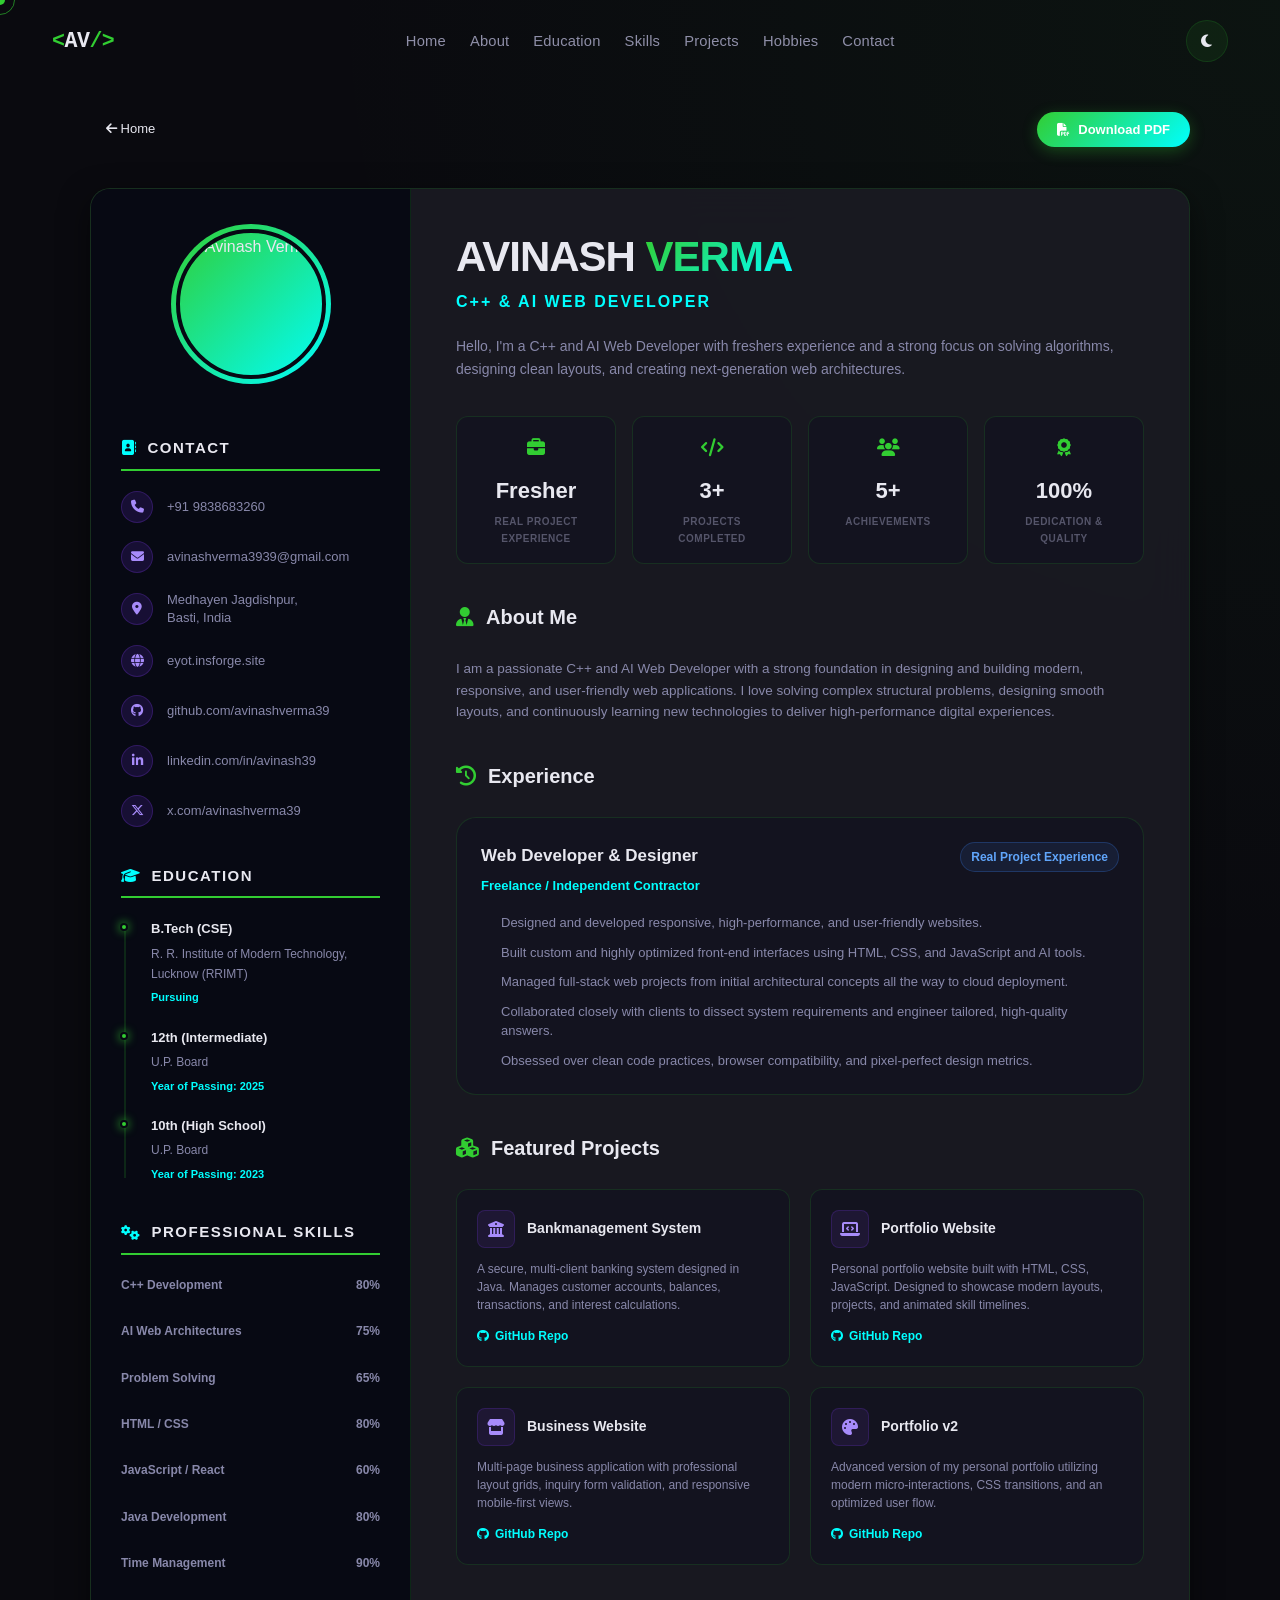
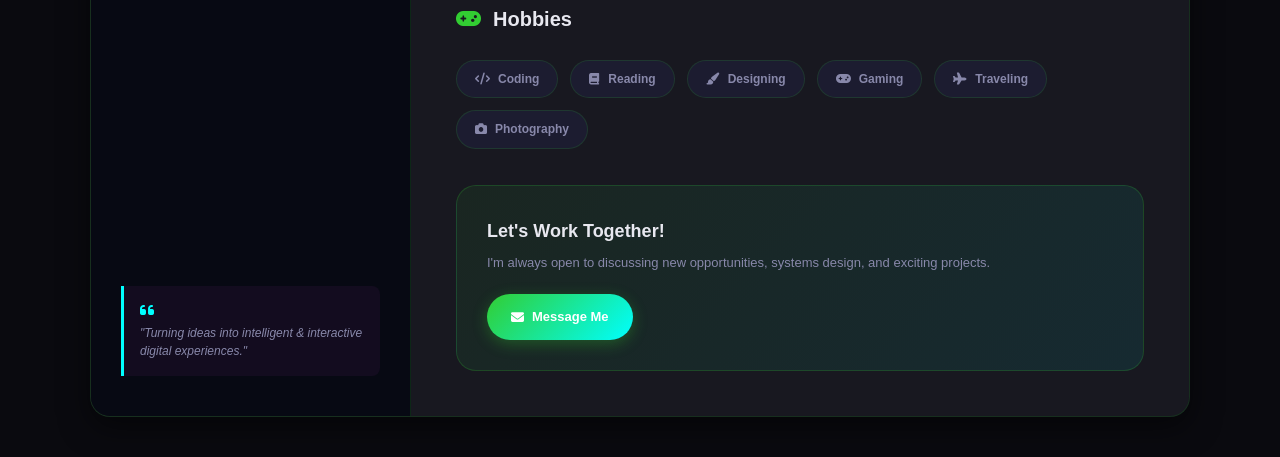
==== cv.html @ 7d450181 "commit" ====
<!DOCTYPE html>
<html lang="en" data-theme="dark">
<head>
  <meta charset="UTF-8" />
  <meta name="viewport" content="width=device-width, initial-scale=1.0" />
  <title>Avinash Verma – CV / Resume</title>
  <meta name="description" content="Professional portfolio and CV of Avinash Verma, C++ & AI Web Developer." />
  <link rel="stylesheet" href="index.css" />
  <link rel="stylesheet" href="https://cdnjs.cloudflare.com/ajax/libs/font-awesome/6.5.0/css/all.min.css" />
  <!-- Anime.js Engine & GSAP + ScrollTrigger -->
  <script src="https://cdnjs.cloudflare.com/ajax/libs/animejs/3.2.1/anime.min.js"></script>
  <script src="https://cdnjs.cloudflare.com/ajax/libs/gsap/3.12.5/gsap.min.js" defer></script>
  <script src="https://cdnjs.cloudflare.com/ajax/libs/gsap/3.12.5/ScrollTrigger.min.js" defer></script>


  <style>
    :root {
      --bg-primary: #0a0a0f;
      --bg-secondary: #0f0f1a;
      --bg-card: #13131f;
      --bg-card2: #1c1c30;
      --border: rgba(50, 205, 50, 0.15);
      --border-light: rgba(50, 205, 50, 0.3);
      --text-primary: #e8e8f0;
      --text-secondary: #8888aa;
      --text-muted: #55556a;
      --radius-lg: 20px;
      --radius-md: 12px;
      --radius-sm: 8px;
      --transition: 0.3s cubic-bezier(0.4, 0, 0.2, 1);
      
      --accent-purple: #32cd32; /* Lime green */
      --accent-pink: #00ffff;   /* Cyan */
      --accent-blue: #00ffff;   /* Cyan */
      --gradient-main: linear-gradient(135deg, #32cd32, #00ffff);
      --gradient-bg: radial-gradient(circle at top right, rgba(50, 205, 50, 0.05), transparent 40%);
      --shadow-card: 0 10px 30px rgba(0, 0, 0, 0.5);
    }

    body {
      background: var(--bg-primary);
      background-image: var(--gradient-bg);
      color: var(--text-primary);
      min-height: 100vh;
      display: flex;
      flex-direction: column;
      padding-top: 80px;
    }

    .cv-container {
      max-width: 1100px;
      margin: 40px auto;
      width: 95%;
      background: rgba(22, 22, 31, 0.85);
      border: 1px solid var(--border);
      border-radius: var(--radius-lg);
      backdrop-filter: blur(20px);
      box-shadow: var(--shadow-card);
      overflow: hidden;
      display: grid;
      grid-template-columns: 320px 1fr;
      position: relative;
    }

    /* Print settings overrides */
    @media print {
      body {
        background: white !important;
        color: black !important;
        padding-top: 0 !important;
      }
      .cv-container {
        margin: 0 !important;
        width: 100% !important;
        border: none !important;
        box-shadow: none !important;
        grid-template-columns: 280px 1fr !important;
      }
      .actions-bar, .navbar {
        display: none !important;
      }
    }

    /* Actions Bar */
    .actions-bar {
      max-width: 1100px;
      margin: 30px auto 0;
      width: 95%;
      display: flex;
      justify-content: space-between;
      align-items: center;
    }
    .actions-left {
      display: flex;
      align-items: center;
      gap: 10px;
    }
    .actions-right {
      display: flex;
      gap: 12px;
    }
    .btn-action {
      padding: 10px 20px;
      font-size: 13px;
      font-weight: 700;
      border-radius: 30px;
      display: inline-flex;
      align-items: center;
      gap: 8px;
      text-decoration: none;
      cursor: pointer;
      transition: var(--transition);
      border: none;
    }
    .btn-pdf {
      background: var(--gradient-main);
      color: white;
      box-shadow: 0 4px 15px rgba(50, 205, 50, 0.3);
    }
    .btn-pdf:hover {
      transform: translateY(-2px);
      box-shadow: 0 6px 20px rgba(50, 205, 50, 0.45);
    }
    .btn-img {
      background: rgba(124, 58, 237, 0.15);
      border: 1px solid rgba(124, 58, 237, 0.3);
      color: #a78bfa;
    }
    .btn-img:hover {
      background: rgba(124, 58, 237, 0.25);
      color: white;
      transform: translateY(-2px);
    }

    /* LEFT SIDEBAR (Dark Theme) */
    .cv-sidebar {
      background: #070913;
      border-right: 1px solid var(--border);
      padding: 40px 30px;
      display: flex;
      flex-direction: column;
      gap: 36px;
    }
    
    .profile-section {
      text-align: center;
      display: flex;
      flex-direction: column;
      align-items: center;
      position: relative;
    }
    
    .avatar-container {
      position: relative;
      width: 150px;
      height: 150px;
      margin-bottom: 20px;
    }
    
    .avatar-ring {
      position: absolute;
      inset: -5px;
      border-radius: 50%;
      background: linear-gradient(135deg, #32cd32, #00ffff);
      padding: 3px;
      animation: rotateRing 10s linear infinite;
    }

    @keyframes rotateRing {
      100% { transform: rotate(360deg); }
    }

    .avatar-pic {
      width: 100%;
      height: 100%;
      border-radius: 50%;
      object-fit: cover;
      border: 4px solid #070913;
      position: relative;
      z-index: 2;
    }

    .cv-section-title {
      font-size: 15px;
      font-weight: 800;
      text-transform: uppercase;
      letter-spacing: 1.5px;
      color: var(--text-primary);
      margin-bottom: 20px;
      padding-bottom: 8px;
      border-bottom: 2px solid var(--accent-purple);
      display: flex;
      align-items: center;
      gap: 10px;
    }
    .cv-section-title i {
      color: var(--accent-pink);
    }

    /* Contact Details */
    .contact-list {
      display: flex;
      flex-direction: column;
      gap: 18px;
      list-style: none;
    }
    .contact-item {
      display: flex;
      align-items: center;
      gap: 14px;
    }
    .contact-icon {
      width: 32px;
      height: 32px;
      border-radius: 50%;
      background: rgba(124, 58, 237, 0.15);
      border: 1px solid rgba(124, 58, 237, 0.25);
      display: flex;
      align-items: center;
      justify-content: center;
      color: #a78bfa;
      font-size: 13px;
      flex-shrink: 0;
    }
    .contact-info {
      font-size: 13px;
      color: var(--text-secondary);
      line-height: 1.4;
      word-break: break-all;
    }
    .contact-info a {
      color: var(--text-secondary);
      text-decoration: none;
      transition: var(--transition);
    }
    .contact-info a:hover {
      color: var(--accent-pink);
    }

    /* Education Roadmap */
    .edu-timeline {
      display: flex;
      flex-direction: column;
      gap: 20px;
      position: relative;
      padding-left: 15px;
    }
    .edu-timeline::before {
      content: '';
      position: absolute;
      left: 3px;
      top: 5px;
      bottom: 5px;
      width: 2px;
      background: var(--border);
    }
    .edu-node {
      position: relative;
      padding-left: 15px;
    }
    .edu-node::before {
      content: '';
      position: absolute;
      left: -16px;
      top: 5px;
      width: 8px;
      height: 8px;
      border-radius: 50%;
      background: var(--accent-purple);
      border: 2px solid #070913;
      box-shadow: 0 0 10px var(--accent-purple);
      transition: var(--transition);
    }
    .edu-node:hover::before {
      background: var(--accent-pink);
      box-shadow: 0 0 12px var(--accent-pink);
      transform: scale(1.3);
    }
    .edu-title {
      font-size: 13px;
      font-weight: 700;
      color: var(--text-primary);
    }
    .edu-inst {
      font-size: 12px;
      color: var(--text-secondary);
      margin-top: 3px;
    }
    .edu-year {
      font-size: 11px;
      font-weight: 600;
      color: var(--accent-pink);
      margin-top: 4px;
    }

    /* Skills Progress Bars */
    .skills-list {
      display: flex;
      flex-direction: column;
      gap: 14px;
    }
    .skill-bar-wrap {
      display: flex;
      flex-direction: column;
      gap: 6px;
    }
    .skill-info {
      display: flex;
      justify-content: space-between;
      font-size: 12px;
      font-weight: 600;
      color: var(--text-secondary);
    }
    .skill-track {
      height: 6px;
      background: var(--bg-input);
      border-radius: 3px;
      overflow: hidden;
    }
    .skill-fill {
      height: 100%;
      border-radius: 3px;
      background: var(--gradient-main);
      width: 0; /* Animated via JS */
      transition: width 1.5s cubic-bezier(0.1, 0.8, 0.2, 1);
    }

    /* Sidebar Quote */
    .sidebar-quote {
      margin-top: auto;
      padding: 16px;
      background: rgba(224, 64, 251, 0.05);
      border-left: 3px solid var(--accent-pink);
      border-radius: 0 var(--radius-sm) var(--radius-sm) 0;
      font-size: 12px;
      line-height: 1.5;
      font-style: italic;
      color: var(--text-secondary);
    }
    .sidebar-quote i {
      color: var(--accent-pink);
      font-size: 16px;
      display: block;
      margin-bottom: 6px;
    }

    /* RIGHT COLUMN (Content Panel) */
    .cv-main {
      padding: 45px;
      display: flex;
      flex-direction: column;
      gap: 36px;
      background: rgba(255, 255, 255, 0.02);
    }

    .header-info h1 {
      font-size: 42px;
      font-weight: 900;
      letter-spacing: -1px;
      line-height: 1.1;
      margin-bottom: 8px;
    }
    .header-info h1 span {
      background: var(--gradient-main);
      -webkit-background-clip: text;
      -webkit-text-fill-color: transparent;
      background-clip: text;
    }
    .header-info h2 {
      font-size: 16px;
      font-weight: 700;
      letter-spacing: 2px;
      text-transform: uppercase;
      color: var(--accent-blue);
      margin-bottom: 20px;
    }
    .header-info p {
      font-size: 14px;
      color: var(--text-secondary);
      line-height: 1.6;
      max-width: 680px;
    }

    /* Metrics Grid */
    .metrics-grid {
      display: grid;
      grid-template-columns: repeat(4, 1fr);
      gap: 16px;
    }
    .metric-card {
      background: var(--bg-card);
      border: 1px solid var(--border);
      border-radius: var(--radius-md);
      padding: 16px;
      text-align: center;
      transition: var(--transition);
      cursor: default;
    }
    .metric-card:hover {
      border-color: var(--border-light);
      transform: translateY(-3px);
      box-shadow: 0 10px 20px rgba(0, 0, 0, 0.2);
    }
    .metric-icon {
      font-size: 18px;
      color: var(--accent-purple);
      margin-bottom: 8px;
    }
    .metric-val {
      font-family: 'Outfit', sans-serif;
      font-size: 22px;
      font-weight: 800;
      color: var(--text-primary);
    }
    .metric-lbl {
      font-size: 10px;
      color: var(--text-muted);
      text-transform: uppercase;
      letter-spacing: 0.5px;
      margin-top: 4px;
      font-weight: 600;
    }

    .main-section-title {
      font-size: 20px;
      font-weight: 800;
      color: var(--text-primary);
      margin-bottom: 24px;
      display: flex;
      align-items: center;
      gap: 12px;
    }
    .main-section-title i {
      color: var(--accent-purple);
    }

    /* Experience Bullets */
    .exp-card {
      background: var(--bg-card);
      border: 1px solid var(--border);
      border-radius: var(--radius-lg);
      padding: 24px;
    }
    .exp-header {
      display: flex;
      justify-content: space-between;
      align-items: flex-start;
      margin-bottom: 16px;
      flex-wrap: wrap;
      gap: 8px;
    }
    .exp-role {
      font-size: 17px;
      font-weight: 700;
      color: var(--text-primary);
    }
    .exp-company {
      font-size: 13px;
      font-weight: 600;
      color: var(--accent-pink);
      margin-top: 4px;
    }
    .exp-duration {
      font-size: 12px;
      background: rgba(59, 130, 246, 0.1);
      border: 1px solid rgba(59, 130, 246, 0.25);
      color: #60a5fa;
      padding: 4px 10px;
      border-radius: 20px;
      font-weight: 600;
    }
    .exp-list {
      padding-left: 20px;
      display: flex;
      flex-direction: column;
      gap: 10px;
    }
    .exp-list li {
      font-size: 13px;
      color: var(--text-secondary);
      line-height: 1.5;
    }

    /* Projects Grid */
    .projects-grid {
      display: grid;
      grid-template-columns: repeat(2, 1fr);
      gap: 20px;
    }
    .project-card {
      background: var(--bg-card);
      border: 1px solid var(--border);
      border-radius: var(--radius-md);
      padding: 20px;
      transition: var(--transition);
      display: flex;
      flex-direction: column;
      gap: 12px;
    }
    .project-card:hover {
      border-color: var(--accent-pink);
      transform: translateY(-4px);
      box-shadow: 0 10px 24px rgba(50, 205, 50, 0.12);
    }
    .proj-top {
      display: flex;
      align-items: center;
      gap: 12px;
    }
    .proj-icon {
      width: 38px;
      height: 38px;
      background: rgba(124, 58, 237, 0.1);
      border: 1px solid rgba(124, 58, 237, 0.2);
      border-radius: 8px;
      display: flex;
      align-items: center;
      justify-content: center;
      color: #a78bfa;
      font-size: 16px;
    }
    .proj-name {
      font-size: 14px;
      font-weight: 700;
      color: var(--text-primary);
    }
    .proj-desc {
      font-size: 12px;
      color: var(--text-secondary);
      line-height: 1.5;
    }

    /* Hobbies List */
    .hobbies-flex {
      display: flex;
      flex-wrap: wrap;
      gap: 12px;
    }
    .hobby-item {
      background: var(--bg-card2);
      border: 1px solid var(--border);
      border-radius: 30px;
      padding: 8px 18px;
      display: inline-flex;
      align-items: center;
      gap: 8px;
      font-size: 12px;
      font-weight: 600;
      color: var(--text-secondary);
      transition: var(--transition);
      cursor: default;
    }
    .hobby-item:hover {
      border-color: var(--border-light);
      color: var(--text-primary);
      background: rgba(255, 255, 255, 0.05);
    }

    /* Bottom Work Together Banner */
    .work-banner {
      background: linear-gradient(135deg, rgba(50, 205, 50, 0.08) 0%, rgba(0, 255, 255, 0.08) 100%);
      border: 1px solid rgba(50, 205, 50, 0.2);
      border-radius: var(--radius-lg);
      padding: 30px;
      display: flex;
      justify-content: space-between;
      align-items: center;
      flex-wrap: wrap;
      gap: 20px;
    }
    .banner-text h3 {
      font-size: 18px;
      font-weight: 800;
      margin-bottom: 6px;
      color: var(--text-primary);
    }
    .banner-text p {
      font-size: 13px;
      color: var(--text-secondary);
    }
    .btn-mail {
      background: var(--gradient-main);
      color: white;
      padding: 12px 24px;
      border-radius: 30px;
      font-size: 13px;
      font-weight: 700;
      display: inline-flex;
      align-items: center;
      gap: 8px;
      text-decoration: none;
      box-shadow: 0 4px 15px rgba(50, 205, 50, 0.3);
      transition: var(--transition);
    }
    .btn-mail:hover {
      transform: translateY(-2px);
      box-shadow: 0 6px 20px rgba(50, 205, 50, 0.45);
    }

    .proj-links {
      margin-top: auto;
      display: flex;
      gap: 12px;
    }
    .proj-link {
      color: var(--accent-pink);
      text-decoration: none;
      font-size: 12px;
      font-weight: 700;
      display: inline-flex;
      align-items: center;
      gap: 6px;
      transition: var(--transition);
    }
    .proj-link:hover {
      color: var(--accent-purple);
    }

    /* Responsive */
    @media (max-width: 900px) {
      .cv-container {
        grid-template-columns: 1fr;
      }
      .cv-sidebar {
        border-right: none;
        border-bottom: 1px solid var(--border);
        padding: 30px 20px;
      }
      .cv-main {
        padding: 30px 20px;
      }
      .metrics-grid {
        grid-template-columns: repeat(2, 1fr);
      }
    }
    @media (max-width: 600px) {
      .metrics-grid {
        grid-template-columns: 1fr;
      }
      .projects-grid {
        grid-template-columns: 1fr;
      }
      .actions-bar {
        flex-direction: column;
        gap: 16px;
        align-items: stretch;
      }
      .actions-right {
        justify-content: space-between;
      }
      .work-banner {
        flex-direction: column;
        align-items: stretch;
        text-align: center;
      }
      .btn-mail {
        justify-content: center;
      }
    }
  </style>
</head>
<body>

  <!-- ========== CURSOR ========== -->
  <div class="cursor" id="cursor"></div>
  <div class="cursor-follower" id="cursorFollower"></div>

  <!-- ========== NAVIGATION ========== -->
  <nav class="navbar" id="navbar">
    <div class="nav-container">
      <!-- Logo -->
      <a href="index.html" class="nav-logo">
        <span class="logo-bracket">&lt;</span>AV<span class="logo-bracket">/&gt;</span>
      </a>

      <!-- Nav Links -->
      <ul class="nav-links" id="navLinks">
        <li><a href="index.html#home" class="nav-link">Home</a></li>
        <li><a href="index.html#about" class="nav-link">About</a></li>
        <li><a href="index.html#education" class="nav-link">Education</a></li>
        <li><a href="index.html#skills" class="nav-link">Skills</a></li>
        <li><a href="index.html#projects" class="nav-link">Projects</a></li>
        <li><a href="index.html#hobbies" class="nav-link">Hobbies</a></li>
        <li><a href="index.html#contact" class="nav-link">Contact</a></li>
      </ul>

      <!-- Theme Toggle -->
      <button class="theme-toggle" id="themeToggle" aria-label="Toggle theme">
        <span class="theme-icon-wrap">
          <i class="fa-solid fa-sun sun-icon"></i>
          <i class="fa-solid fa-moon moon-icon"></i>
        </span>
      </button>

      <!-- Hamburger Menu (Mobile) -->
      <button class="hamburger" id="hamburger" aria-label="Toggle menu">
        <span></span>
        <span></span>
        <span></span>
      </button>
    </div>
  </nav>

  <!-- ACTIONS BAR -->
  <div class="actions-bar anim-fade-up">
    <div class="actions-left">
      <a href="index.html" class="btn-secondary" style="padding: 8px 16px; font-size: 13px; border-radius: 30px; text-decoration: none;">
        <i class="fas fa-arrow-left"></i> Home
      </a>
    </div>
    <div class="actions-right">
      <!-- One-click PDF download -->
      <button onclick="window.print()" class="btn-action btn-pdf">
        <i class="fas fa-file-pdf"></i> Download PDF
      </button>
    </div>
  </div>

  <!-- CV CARD CONTAINER -->
  <div class="cv-container anim-fade-up anim-delay-1">
    
    <!-- LEFT SIDEBAR -->
    <div class="cv-sidebar">
      <div class="profile-section">
        <div class="avatar-container">
          <div class="avatar-ring"></div>
          <img src="IMG_20250921_0254421.jpg" alt="Avinash Verma" class="avatar-pic" />
        </div>
      </div>

      <!-- CONTACT -->
      <div>
        <h3 class="cv-section-title"><i class="fas fa-address-book"></i> Contact</h3>
        <ul class="contact-list">
          <li class="contact-item">
            <div class="contact-icon"><i class="fas fa-phone"></i></div>
            <div class="contact-info">
              <a href="tel:+919838683260">+91 9838683260</a>
            </div>
          </li>
          <li class="contact-item">
            <div class="contact-icon"><i class="fas fa-envelope"></i></div>
            <div class="contact-info">
              <a href="mailto:avinashverma3939@gmail.com">avinashverma3939@gmail.com</a>
            </div>
          </li>
          <li class="contact-item">
            <div class="contact-icon"><i class="fas fa-map-marker-alt"></i></div>
            <div class="contact-info">
              Medhayen Jagdishpur,<br/>Basti, India
            </div>
          </li>
          <li class="contact-item">
            <div class="contact-icon"><i class="fas fa-globe"></i></div>
            <div class="contact-info">
              <a href="https://eyot.insforge.site" target="_blank">eyot.insforge.site</a>
            </div>
          </li>
          <li class="contact-item">
            <div class="contact-icon"><i class="fab fa-github"></i></div>
            <div class="contact-info">
              <a href="https://github.com/avinashverma39" target="_blank">github.com/avinashverma39</a>
            </div>
          </li>
          <li class="contact-item">
            <div class="contact-icon"><i class="fab fa-linkedin-in"></i></div>
            <div class="contact-info">
              <a href="https://www.linkedin.com/in/avinash39/" target="_blank">linkedin.com/in/avinash39</a>
            </div>
          </li>
          <li class="contact-item">
            <div class="contact-icon"><i class="fab fa-x-twitter"></i></div>
            <div class="contact-info">
              <a href="https://x.com/avinashverma39" target="_blank">x.com/avinashverma39</a>
            </div>
          </li>
        </ul>
      </div>

      <!-- EDUCATION -->
      <div>
        <h3 class="cv-section-title"><i class="fas fa-graduation-cap"></i> Education</h3>
        <div class="edu-timeline">
          <div class="edu-node">
            <div class="edu-title">B.Tech (CSE)</div>
            <div class="edu-inst">R. R. Institute of Modern Technology, Lucknow (RRIMT)</div>
            <div class="edu-year">Pursuing</div>
          </div>
          <div class="edu-node">
            <div class="edu-title">12th (Intermediate)</div>
            <div class="edu-inst">U.P. Board</div>
            <div class="edu-year">Year of Passing: 2025</div>
          </div>
          <div class="edu-node">
            <div class="edu-title">10th (High School)</div>
            <div class="edu-inst">U.P. Board</div>
            <div class="edu-year">Year of Passing: 2023</div>
          </div>
        </div>
      </div>

      <!-- SKILLS -->
      <div>
        <h3 class="cv-section-title"><i class="fas fa-cogs"></i> Professional Skills</h3>
        <div class="skills-list">
          <div class="skill-bar-wrap">
            <div class="skill-info"><span>C++ Development</span><span>80%</span></div>
            <div class="skill-track"><div class="skill-fill" data-pct="80"></div></div>
          </div>
          <div class="skill-bar-wrap">
            <div class="skill-info"><span>AI Web Architectures</span><span>75%</span></div>
            <div class="skill-track"><div class="skill-fill" data-pct="75"></div></div>
          </div>
          <div class="skill-bar-wrap">
            <div class="skill-info"><span>Problem Solving</span><span>65%</span></div>
            <div class="skill-track"><div class="skill-fill" data-pct="65"></div></div>
          </div>
          <div class="skill-bar-wrap">
            <div class="skill-info"><span>HTML / CSS</span><span>80%</span></div>
            <div class="skill-track"><div class="skill-fill" data-pct="80"></div></div>
          </div>
          <div class="skill-bar-wrap">
            <div class="skill-info"><span>JavaScript / React</span><span>60%</span></div>
            <div class="skill-track"><div class="skill-fill" data-pct="60"></div></div>
          </div>
          <div class="skill-bar-wrap">
            <div class="skill-info"><span>Java Development</span><span>80%</span></div>
            <div class="skill-track"><div class="skill-fill" data-pct="80"></div></div>
          </div>
          <div class="skill-bar-wrap">
            <div class="skill-info"><span>Time Management</span><span>90%</span></div>
            <div class="skill-track"><div class="skill-fill" data-pct="90"></div></div>
          </div>
        </div>
      </div>

      <!-- QUOTE -->
      <div class="sidebar-quote">
        <i class="fas fa-quote-left"></i>
        "Turning ideas into intelligent & interactive digital experiences."
      </div>
    </div>

    <!-- RIGHT CONTENT AREA -->
    <div class="cv-main">
      
      <!-- HEADER INFO -->
      <div class="header-info anim-fade-up">
        <h1>AVINASH <span>VERMA</span></h1>
        <h2>C++ &amp; AI Web Developer</h2>
        <p>Hello, I'm a C++ and AI Web Developer with freshers experience and a strong focus on solving algorithms, designing clean layouts, and creating next-generation web architectures.</p>
      </div>

      <!-- METRICS GRID -->
      <div class="metrics-grid anim-fade-up anim-delay-1">
        <div class="metric-card">
          <div class="metric-icon"><i class="fas fa-briefcase"></i></div>
          <div class="metric-val">Fresher</div>
          <div class="metric-lbl">Real Project Experience</div>
        </div>
        <div class="metric-card">
          <div class="metric-icon"><i class="fas fa-code"></i></div>
          <div class="metric-val">3+</div>
          <div class="metric-lbl">Projects Completed</div>
        </div>
        <div class="metric-card">
          <div class="metric-icon"><i class="fas fa-users"></i></div>
          <div class="metric-val">5+</div>
          <div class="metric-lbl">Achievements</div>
        </div>
        <div class="metric-card">
          <div class="metric-icon"><i class="fas fa-award"></i></div>
          <div class="metric-val">100%</div>
          <div class="metric-lbl">Dedication &amp; Quality</div>
        </div>
      </div>

      <!-- ABOUT ME -->
      <div class="anim-fade-up anim-delay-2">
        <h3 class="main-section-title"><i class="fas fa-user-tie"></i> About Me</h3>
        <p style="font-size: 13.5px; line-height: 1.6; color: var(--text-secondary);">
          I am a passionate C++ and AI Web Developer with a strong foundation in designing and building modern, responsive, and user-friendly web applications. I love solving complex structural problems, designing smooth layouts, and continuously learning new technologies to deliver high-performance digital experiences.
        </p>
      </div>

      <!-- EXPERIENCE -->
      <div class="anim-fade-up anim-delay-2">
        <h3 class="main-section-title"><i class="fas fa-history"></i> Experience</h3>
        <div class="exp-card">
          <div class="exp-header">
            <div>
              <div class="exp-role">Web Developer &amp; Designer</div>
              <div class="exp-company">Freelance / Independent Contractor</div>
            </div>
            <span class="exp-duration">Real Project Experience</span>
          </div>
          <ul class="exp-list">
            <li>Designed and developed responsive, high-performance, and user-friendly websites.</li>
            <li>Built custom and highly optimized front-end interfaces using HTML, CSS, and JavaScript and AI tools.</li>
            <li>Managed full-stack web projects from initial architectural concepts all the way to cloud deployment.</li>
            <li>Collaborated closely with clients to dissect system requirements and engineer tailored, high-quality answers.</li>
            <li>Obsessed over clean code practices, browser compatibility, and pixel-perfect design metrics.</li>
          </ul>
        </div>
      </div>

      <!-- PROJECTS -->
      <div class="anim-fade-up anim-delay-3">
        <h3 class="main-section-title"><i class="fas fa-cubes"></i> Featured Projects</h3>
        <div class="projects-grid">
          
          <div class="project-card">
            <div class="proj-top">
              <div class="proj-icon"><i class="fas fa-university"></i></div>
              <div class="proj-name">Bankmanagement System</div>
            </div>
            <div class="proj-desc">A secure, multi-client banking system designed in Java. Manages customer accounts, balances, transactions, and interest calculations.</div>
            <div class="proj-links">
              <a href="https://github.com/avinashverma39/JAVA_PROJECT" target="_blank" class="proj-link">
                <i class="fab fa-github"></i> GitHub Repo
              </a>
            </div>
          </div>

          <div class="project-card">
            <div class="proj-top">
              <div class="proj-icon"><i class="fas fa-laptop-code"></i></div>
              <div class="proj-name">Portfolio Website</div>
            </div>
            <div class="proj-desc">Personal portfolio website built with HTML, CSS, JavaScript. Designed to showcase modern layouts, projects, and animated skill timelines.</div>
            <div class="proj-links">
              <a href="https://github.com/avinashverma39/portfolio" target="_blank" class="proj-link">
                <i class="fab fa-github"></i> GitHub Repo
              </a>
            </div>
          </div>
          
          <!-- <div class="project-card">
            <div class="proj-top">
              <div class="proj-icon"><i class="fas fa-chart-line"></i></div>
              <div class="proj-name">Dashboard UI</div>
            </div>
            <div class="proj-desc">Premium analytics dashboard UI featuring real-time data flow, dynamic chart updates, and highly polished glassmorphic styling tokens.</div>
            <div class="proj-links">
              <a href="https://github.com/avinashverma39" target="_blank" class="proj-link">
                <i class="fab fa-github"></i> GitHub Repo
              </a>
            </div>
          </div> -->
          
          <!-- <div class="project-card">
            <div class="proj-top">
              <div class="proj-icon"><i class="fas fa-pager"></i></div>
              <div class="proj-name">Landing Page</div>
            </div>
            <div class="proj-desc">Clean, conversion-optimized landing page for high-tech SaaS platforms with interactive layouts and lightning-fast load times.</div>
            <div class="proj-links">
              <a href="https://github.com/avinashverma39" target="_blank" class="proj-link">
                <i class="fab fa-github"></i> GitHub Repo
              </a>
            </div>
          </div> -->
          
          <div class="project-card">
            <div class="proj-top">
              <div class="proj-icon"><i class="fas fa-store"></i></div>
              <div class="proj-name">Business Website</div>
            </div>
            <div class="proj-desc">Multi-page business application with professional layout grids, inquiry form validation, and responsive mobile-first views.</div>
            <div class="proj-links">
              <a href="https://github.com/avinashverma39/portfolio" target="_blank" class="proj-link">
                <i class="fab fa-github"></i> GitHub Repo
              </a>
            </div>
          </div>

          <!-- <div class="project-card">
            <div class="proj-top">
              <div class="proj-icon"><i class="fas fa-blog"></i></div>
              <div class="proj-name">Blog Website</div>
            </div>
            <div class="proj-desc">Dynamic blog layout including real-time text search, structured categorization tags, and clean readability profiles.</div>
            <div class="proj-links">
              <a href="https://github.com/avinashverma39" target="_blank" class="proj-link">
                <i class="fab fa-github"></i> GitHub Repo
              </a>
            </div>
          </div> -->

          <div class="project-card">
            <div class="proj-top">
              <div class="proj-icon"><i class="fas fa-palette"></i></div>
              <div class="proj-name">Portfolio v2</div>
            </div>
            <div class="proj-desc">Advanced version of my personal portfolio utilizing modern micro-interactions, CSS transitions, and an optimized user flow.</div>
            <div class="proj-links">
              <a href="https://github.com/avinashverma39/portfolio" target="_blank" class="proj-link">
                <i class="fab fa-github"></i> GitHub Repo
              </a>
            </div>
          </div>

        </div>
      </div>

      <!-- HOBBIES -->
      <div class="anim-fade-up anim-delay-3">
        <h3 class="main-section-title"><i class="fas fa-gamepad"></i> Hobbies</h3>
        <div class="hobbies-flex">
          <div class="hobby-item"><i class="fas fa-code"></i> Coding</div>
          <div class="hobby-item"><i class="fas fa-book"></i> Reading</div>
          <div class="hobby-item"><i class="fas fa-paint-brush"></i> Designing</div>
          <div class="hobby-item"><i class="fas fa-gamepad"></i> Gaming</div>
          <div class="hobby-item"><i class="fas fa-plane"></i> Traveling</div>
          <div class="hobby-item"><i class="fas fa-camera"></i> Photography</div>
        </div>
      </div>

      <!-- LET'S WORK TOGETHER -->
      <div class="work-banner anim-fade-up anim-delay-3">
        <div class="banner-text">
          <h3>Let's Work Together!</h3>
          <p>I'm always open to discussing new opportunities, systems design, and exciting projects.</p>
        </div>
        <a href="mailto:avinashverma3939@gmail.com" class="btn-mail">
          <i class="fas fa-envelope"></i> Message Me
        </a>
      </div>

    </div>
  </div>

  <script type="module">
    import { createClient } from 'https://esm.sh/@insforge/sdk@latest';

    const insforge = createClient({
      baseUrl: 'https://r4s69m7b.ap-southeast.insforge.app',
      anonKey: 'anon_e477484020cb5f6036d7fa05715227a98204ee6b293d38ad446f77bf4dde73a2'
    });

    window.addEventListener('DOMContentLoaded', async () => {
      // Trigger skill progress bar animations on load
      setTimeout(() => {
        document.querySelectorAll('.skill-fill').forEach(fill => {
          const pct = fill.getAttribute('data-pct');
          fill.style.width = pct + '%';
        });
      }, 300);
      
      initCustomCursor();
      initHamburger();
      await checkAuthButtons();
    });

    function initCustomCursor() {
      const cursor = document.getElementById('cursor');
      const follower = document.getElementById('cursorFollower');

      if (!cursor || !follower) return;

      document.addEventListener('mousemove', (e) => {
        cursor.style.left = e.clientX + 'px';
        cursor.style.top = e.clientY + 'px';

        setTimeout(() => {
          follower.style.left = e.clientX + 'px';
          follower.style.top = e.clientY + 'px';
        }, 80);
      });

      const interactives = document.querySelectorAll('a, button, input, textarea, .project-card, .hobby-card, .metric-card');
      interactives.forEach(el => {
        el.addEventListener('mouseenter', () => {
          cursor.style.width = '18px';
          cursor.style.height = '18px';
          follower.style.width = '50px';
          follower.style.height = '50px';
          follower.style.opacity = '0.3';
        });

        el.addEventListener('mouseleave', () => {
          cursor.style.width = '10px';
          cursor.style.height = '10px';
          follower.style.width = '30px';
          follower.style.height = '30px';
          follower.style.opacity = '0.6';
        });
      });
    }

    function initHamburger() {
      const hamburger = document.getElementById('hamburger');
      const navLinks = document.getElementById('navLinks');

      if (!hamburger || !navLinks) return;

      hamburger.addEventListener('click', () => {
        hamburger.classList.toggle('open');
        navLinks.classList.toggle('open');
      });

      navLinks.querySelectorAll('.nav-link').forEach(link => {
        link.addEventListener('click', () => {
          hamburger.classList.remove('open');
          navLinks.classList.remove('open');
        });
      });

      document.addEventListener('click', (e) => {
        if (!hamburger.contains(e.target) && !navLinks.contains(e.target)) {
          hamburger.classList.remove('open');
          navLinks.classList.remove('open');
        }
      });
    }

    async function checkAuthButtons() {
      try {
        const authNavLink = document.getElementById('authNavLink');
        if (authNavLink) {
          const { data: { user } } = await insforge.auth.getCurrentUser();
          if (user) {
            authNavLink.textContent = 'Dashboard';
            authNavLink.href = 'dashboard.html';
          }
        }
      } catch (e) {
        console.error("Auth check failed:", e);
      }
    }

    // ---- Theme Toggle ----
    (function() {
      const btn = document.getElementById('themeToggle');
      const html = document.documentElement;
      if (!btn) return;
      const saved = localStorage.getItem('av-theme');
      const prefersDark = window.matchMedia('(prefers-color-scheme: dark)').matches;
      html.setAttribute('data-theme', saved || (prefersDark ? 'dark' : 'light'));
      btn.addEventListener('click', () => {
        const next = html.getAttribute('data-theme') === 'dark' ? 'light' : 'dark';
        html.classList.add('theme-transitioning');
        setTimeout(() => html.classList.remove('theme-transitioning'), 600);
        html.setAttribute('data-theme', next);
        localStorage.setItem('av-theme', next);
      });
    })();

    // ---- Scroll Progress Bar (inject element) ----
    (function() {
      const bar = document.createElement('div');
      bar.id = 'scrollProgress';
      bar.className = 'scroll-progress-bar';
      document.body.prepend(bar);
      window.addEventListener('scroll', () => {
        const pct = (window.scrollY / (document.documentElement.scrollHeight - window.innerHeight)) * 100;
        bar.style.width = pct + '%';
      }, { passive: true });
    })();

    // ---- Lightweight GSAP reveal for CV sections ----
    (function cvReveal() {
      function waitGSAP(cb) {
        if (typeof gsap !== 'undefined' && typeof ScrollTrigger !== 'undefined') { gsap.registerPlugin(ScrollTrigger); cb(); }
        else setTimeout(() => waitGSAP(cb), 50);
      }
      if (window.matchMedia('(prefers-reduced-motion: reduce)').matches) return;
      waitGSAP(function() {
        const sections = document.querySelectorAll('.cv-section, .cv-card, .cv-header');
        sections.forEach((el, i) => {
          gsap.fromTo(el,
            { opacity: 0, y: 30 },
            { opacity: 1, y: 0, duration: 0.7, ease: 'power3.out',
              scrollTrigger: { trigger: el, start: 'top 85%', once: true },
              delay: (i % 4) * 0.07
            }
          );
        });
      });
    })();
  </script>
</body>
</html>
---- index.css ----
/* =============================================
   AVINASH VERMA PORTFOLIO — STYLESHEET
   Modern Dark Theme | Poppins + Space Mono
   ============================================= */

/* ---- Theme System ---- */
:root,
[data-theme="dark"] {
  --bg-primary: #0a0a0f;
  --bg-secondary: #0f0f1a;
  --bg-card: #13131f;
  --bg-card-hover: #1a1a2e;
  --accent: #32cd32;
  --accent-glow: rgba(50, 205, 50, 0.3);
  --accent-2: #00ffff;
  --text-primary: #e8e8f0;
  --text-secondary: #8888aa;
  --text-muted: #55556a;
  --border: rgba(50, 205, 50, 0.15);
  --border-hover: rgba(50, 205, 50, 0.5);
  --font-main: 'Poppins', sans-serif;
  --font-mono: 'Space Mono', monospace;
  --radius: 12px;
  --radius-lg: 20px;
  --shadow: 0 4px 30px rgba(0,0,0,0.4);
  --transition: 0.3s cubic-bezier(0.4, 0, 0.2, 1);
  --section-padding: 100px 0;
}

[data-theme="light"] {
  --bg-primary: #f8fafc;
  --bg-secondary: #f1f5f9;
  --bg-card: #ffffff;
  --bg-card-hover: #ffffff;
  --accent: #16a34a;
  --accent-glow: rgba(22, 163, 74, 0.25);
  --accent-2: #0284c7;
  --text-primary: #0f172a;
  --text-secondary: #475569;
  --text-muted: #64748b;
  --border: rgba(22, 163, 74, 0.2);
  --border-hover: rgba(22, 163, 74, 0.5);
  --shadow: 0 4px 20px rgba(0,0,0,0.08);
}

html.theme-transitioning,
html.theme-transitioning *,
html.theme-transitioning *::before,
html.theme-transitioning *::after {
  transition: background-color 0.4s ease, color 0.4s ease, border-color 0.4s ease, box-shadow 0.4s ease !important;
}

/* ---- Reset & Base ---- */
*, *::before, *::after {
  margin: 0;
  padding: 0;
  box-sizing: border-box;
}

html {
  scroll-behavior: smooth;
  font-size: 16px;
}

body {
  font-family: var(--font-main);
  background: var(--bg-primary);
  color: var(--text-primary);
  line-height: 1.7;
  overflow-x: hidden;
  cursor: none; /* Custom cursor */
}

a { text-decoration: none; color: inherit; }
img { max-width: 100%; display: block; }
ul { list-style: none; }
button { cursor: none; border: none; background: none; }

/* ---- Custom Scrollbar ---- */
::-webkit-scrollbar { width: 6px; }
::-webkit-scrollbar-track { background: var(--bg-primary); }
::-webkit-scrollbar-thumb {
  background: var(--accent);
  border-radius: 3px;
}

/* =============================================
   CUSTOM CURSOR
   ============================================= */
.cursor {
  width: 10px;
  height: 10px;
  background: var(--accent);
  border-radius: 50%;
  position: fixed;
  top: 0; left: 0;
  pointer-events: none;
  z-index: 9999;
  transform: translate(-50%, -50%);
  transition: width 0.2s, height 0.2s, background 0.2s;
}

.cursor-follower {
  width: 30px;
  height: 30px;
  border: 1.5px solid var(--accent);
  border-radius: 50%;
  position: fixed;
  top: 0; left: 0;
  pointer-events: none;
  z-index: 9998;
  transform: translate(-50%, -50%);
  transition: transform 0.1s, opacity 0.3s;
  opacity: 0.6;
}

/* =============================================
   LAYOUT UTILITIES
   ============================================= */
.container {
  max-width: 1200px;
  margin: 0 auto;
  padding: 0 24px;
}

.section {
  padding: var(--section-padding);
  position: relative;
}

/* Alternating section backgrounds */
.about-section,
.skills-section,
.hobbies-section { background: var(--bg-secondary); }

/* =============================================
   SECTION HEADERS
   ============================================= */
.section-header {
  text-align: center;
  margin-bottom: 60px;
}

.section-tag {
  font-family: var(--font-mono);
  color: var(--accent);
  font-size: 0.85rem;
  letter-spacing: 2px;
  display: block;
  margin-bottom: 10px;
}

.section-title {
  font-size: clamp(2rem, 4vw, 3rem);
  font-weight: 700;
  line-height: 1.2;
}

.highlight {
  color: var(--accent);
  position: relative;
}

.highlight::after {
  content: '';
  position: absolute;
  bottom: -4px;
  left: 0;
  width: 100%;
  height: 3px;
  background: linear-gradient(90deg, var(--accent), transparent);
  border-radius: 2px;
}

/* =============================================
   BUTTONS
   ============================================= */
.btn {
  display: inline-flex;
  align-items: center;
  gap: 8px;
  padding: 13px 28px;
  border-radius: var(--radius);
  font-family: var(--font-main);
  font-size: 0.92rem;
  font-weight: 600;
  letter-spacing: 0.5px;
  transition: var(--transition);
  position: relative;
  overflow: hidden;
}

.btn::before {
  content: '';
  position: absolute;
  inset: 0;
  background: rgba(255,255,255,0.07);
  opacity: 0;
  transition: opacity 0.3s;
}

.btn:hover::before { opacity: 1; }

.btn-primary {
  background: var(--accent);
  color: #fff;
  box-shadow: 0 0 20px var(--accent-glow);
}

.btn-primary:hover {
  transform: translateY(-2px);
  box-shadow: 0 0 35px var(--accent-glow);
}

.btn-outline {
  border: 1.5px solid var(--accent);
  color: var(--accent);
}

.btn-outline:hover {
  background: var(--accent);
  color: #fff;
  transform: translateY(-2px);
}

.btn-full { width: 100%; justify-content: center; }

/* =============================================
   NAVIGATION
   ============================================= */
.navbar {
  position: fixed;
  top: 0; left: 0; right: 0;
  z-index: 1000;
  padding: 20px 0;
  transition: var(--transition);
}

/* Scrolled state — added via JS */
.navbar.scrolled {
  background: rgba(10, 10, 15, 0.92);
  backdrop-filter: blur(20px);
  -webkit-backdrop-filter: blur(20px);
  border-bottom: 1px solid var(--border);
  padding: 14px 0;
}

.nav-container {
  max-width: 1240px;
  margin: 0 auto;
  padding: 0 32px;
  display: flex;
  align-items: center;
  justify-content: space-between;
}

/* Brand container */
.nav-brand {
  display: flex;
  align-items: center;
  gap: 16px;
}

/* Status Pulse Radar Dot */
.nav-status-pulse {
  width: 24px;
  height: 24px;
  border-radius: 50%;
  border: 1.5px solid var(--accent);
  display: flex;
  align-items: center;
  justify-content: center;
  position: relative;
  box-shadow: 0 0 10px rgba(50, 205, 50, 0.25);
  flex-shrink: 0;
}

.pulse-dot {
  width: 8px;
  height: 8px;
  border-radius: 50%;
  background: var(--accent);
  box-shadow: 0 0 8px var(--accent);
}

.pulse-ring {
  position: absolute;
  inset: -4px;
  border-radius: 50%;
  border: 1.5px solid var(--accent);
  opacity: 0.6;
  animation: statusPulse 2.2s cubic-bezier(0.215, 0.61, 0.355, 1) infinite;
}

@keyframes statusPulse {
  0% { transform: scale(0.7); opacity: 0.8; }
  100% { transform: scale(1.4); opacity: 0; }
}

/* Logo */
.nav-logo {
  font-family: var(--font-mono), monospace;
  font-weight: 700;
  font-size: 1.35rem;
  color: var(--text-primary);
  display: inline-flex;
  align-items: center;
  letter-spacing: -0.5px;
  transition: var(--transition);
}

.nav-logo:hover {
  transform: scale(1.04);
}

.logo-bracket {
  color: var(--accent);
  font-weight: 700;
}

.logo-text {
  color: #ffffff;
  font-weight: 800;
  margin: 0 2px;
}

/* Nav Links */
.nav-links {
  display: flex;
  align-items: center;
  gap: 24px;
}

.nav-link {
  font-size: 0.92rem;
  font-weight: 500;
  color: #8f8fa8;
  padding: 6px 0;
  transition: color 0.25s ease, font-weight 0.25s ease;
  position: relative;
  letter-spacing: 0.2px;
}

.nav-link::after {
  content: '';
  position: absolute;
  bottom: -4px; 
  left: 0;
  width: 0; 
  height: 2.5px;
  background: var(--accent);
  transition: width 0.3s cubic-bezier(0.16, 1, 0.3, 1);
  border-radius: 2px;
  box-shadow: 0 0 8px var(--accent-glow);
}

.nav-link:hover {
  color: #ffffff;
}

.nav-link.active {
  color: #ffffff;
  font-weight: 700;
}

.nav-link:hover::after,
.nav-link.active::after { 
  width: 100%; 
}

/* Hamburger */
.hamburger {
  display: none;
  flex-direction: column;
  gap: 5px;
  padding: 6px;
  z-index: 1001;
}

.hamburger span {
  display: block;
  width: 24px;
  height: 2px;
  background: var(--text-primary);
  border-radius: 2px;
  transition: var(--transition);
}

.hamburger.open span:nth-child(1) {
  transform: translateY(7px) rotate(45deg);
}
.hamburger.open span:nth-child(2) { opacity: 0; }
.hamburger.open span:nth-child(3) {
  transform: translateY(-7px) rotate(-45deg);
}

/* =============================================
   HERO SECTION
   ============================================= */
.hero {
  min-height: 100vh;
  display: flex;
  align-items: center;
  position: relative;
  overflow: hidden;
  padding-top: 80px;
}

/* Animated grid background */
.hero-grid {
  position: absolute;
  inset: 0;
  background-image:
    linear-gradient(var(--border) 1px, transparent 1px),
    linear-gradient(90deg, var(--border) 1px, transparent 1px);
  background-size: 60px 60px;
  mask-image: radial-gradient(ellipse 80% 70% at 50% 50%, black 40%, transparent 100%);
  -webkit-mask-image: radial-gradient(ellipse 80% 70% at 50% 50%, black 40%, transparent 100%);
}

/* Glow orb */
.hero::before {
  content: '';
  position: absolute;
  top: 20%; left: 60%;
  width: 500px; height: 500px;
  background: radial-gradient(circle, rgba(50, 205, 50, 0.12) 0%, transparent 70%);
  pointer-events: none;
}

.hero-container {
  max-width: 1200px;
  margin: 0 auto;
  padding: 0 24px;
  width: 100%;
  display: grid;
  grid-template-columns: 1fr 1fr;
  gap: 60px;
  align-items: center;
  position: relative;
  z-index: 1;
}

/* Hero Tag */
.hero-tag {
  display: inline-flex;
  align-items: center;
  gap: 8px;
  background: rgba(50, 205, 50, 0.1);
  border: 1px solid var(--border);
  border-radius: 50px;
  padding: 6px 16px;
  font-size: 0.82rem;
  color: var(--accent);
  font-family: var(--font-mono);
  margin-bottom: 20px;
  animation: fadeInDown 0.6s ease both;
}

.dot {
  width: 8px; height: 8px;
  background: var(--accent);
  border-radius: 50%;
  animation: pulse 2s infinite;
}

@keyframes pulse {
  0%, 100% { box-shadow: 0 0 0 0 rgba(50, 205, 50, 0.4); }
  50% { box-shadow: 0 0 0 6px rgba(50, 205, 50, 0); }
}

/* Hero Title */
.hero-title {
  font-size: clamp(2.5rem, 5vw, 4rem);
  font-weight: 700;
  line-height: 1.15;
  margin-bottom: 20px;
  animation: fadeInUp 0.7s 0.1s ease both;
}

.hero-role {
  color: var(--accent);
  font-family: var(--font-mono);
  font-size: clamp(1.3rem, 2.5vw, 1.8rem);
  font-weight: 700;
  display: block;
  min-height: 2.4rem;
  margin-top: 10px;
}



.hero-description {
  color: var(--text-secondary);
  font-size: 1.05rem;
  max-width: 500px;
  margin-bottom: 32px;
  animation: fadeInUp 0.7s 0.2s ease both;
}

.hero-buttons {
  display: flex;
  gap: 14px;
  flex-wrap: wrap;
  animation: fadeInUp 0.7s 0.3s ease both;
}

/* Social Links */
.social-links {
  display: flex;
  gap: 12px;
  margin-top: 32px;
  animation: fadeInUp 0.7s 0.4s ease both;
}

.social-icon {
  width: 42px; height: 42px;
  border: 1.5px solid var(--border);
  border-radius: 10px;
  display: flex;
  align-items: center;
  justify-content: center;
  color: var(--text-secondary);
  font-size: 1rem;
  transition: var(--transition);
}

.social-icon:hover {
  background: var(--accent);
  border-color: var(--accent);
  color: #fff;
  transform: translateY(-3px);
  box-shadow: 0 8px 20px var(--accent-glow);
}

/* Hero Image */
.hero-image-wrapper {
  display: flex;
  justify-content: center;
  animation: fadeInRight 0.8s 0.2s ease both;
}

.hero-image-frame {
  position: relative;
  width: 320px;
  height: 320px;
}

/* Animated rings */
.ring {
  position: absolute;
  border-radius: 50%;
  border: 1.5px solid var(--accent);
}

.ring-1 {
  inset: -20px;
  opacity: 0.2;
  animation: rotate 10s linear infinite;
}

.ring-2 {
  inset: -40px;
  opacity: 0.1;
  border-style: dashed;
  animation: rotate 18s linear infinite reverse;
}

@keyframes rotate {
  to { transform: rotate(360deg); }
}

/* Avatar */
.profile-avatar {
  width: 100%;
  height: 100%;
  border-radius: 50%;
  background: linear-gradient(135deg, var(--bg-card), var(--bg-card-hover));
  border: 3px solid var(--accent);
  display: flex;
  align-items: center;
  justify-content: center;
  font-size: 4rem;
  font-weight: 700;
  color: var(--accent);
  font-family: var(--font-mono);
  box-shadow: 0 0 60px var(--accent-glow), inset 0 0 40px rgba(50, 205, 50, 0.05);
  position: relative;
  z-index: 2;
  overflow: hidden;
}

/* If using actual image: .profile-avatar img { width:100%; height:100%; object-fit:cover; } */

/* Floating Badges */
.badge {
  position: absolute;
  background: var(--bg-card);
  border: 1px solid var(--border);
  border-radius: 50px;
  padding: 8px 16px;
  display: flex;
  align-items: center;
  gap: 6px;
  font-size: 0.78rem;
  font-weight: 600;
  white-space: nowrap;
  z-index: 3;
  backdrop-filter: blur(10px);
  animation: float 4s ease-in-out infinite;
}

.badge i { color: var(--accent); }

.badge-1 { bottom: 20px; left: -30px; animation-delay: 0s; }
.badge-2 { top: 30px; right: -20px; animation-delay: 2s; }

@keyframes float {
  0%, 100% { transform: translateY(0); }
  50% { transform: translateY(-10px); }
}

/* Scroll Indicator */
.scroll-indicator {
  position: absolute;
  bottom: 32px;
  left: 50%;
  transform: translateX(-50%);
  display: flex;
  flex-direction: column;
  align-items: center;
  gap: 8px;
  font-size: 0.75rem;
  color: var(--text-muted);
  font-family: var(--font-mono);
  letter-spacing: 1px;
  animation: fadeIn 1s 1s ease both;
}

.scroll-line {
  width: 1px;
  height: 50px;
  background: linear-gradient(to bottom, var(--accent), transparent);
  animation: scrollLine 2s ease-in-out infinite;
}

@keyframes scrollLine {
  0% { height: 0; opacity: 1; }
  100% { height: 50px; opacity: 0; }
}

/* Entrance Animations */
@keyframes fadeInDown {
  from { opacity: 0; transform: translateY(-20px); }
  to { opacity: 1; transform: translateY(0); }
}

@keyframes fadeInUp {
  from { opacity: 0; transform: translateY(30px); }
  to { opacity: 1; transform: translateY(0); }
}

@keyframes fadeInRight {
  from { opacity: 0; transform: translateX(40px); }
  to { opacity: 1; transform: translateX(0); }
}

@keyframes fadeIn {
  from { opacity: 0; }
  to { opacity: 1; }
}

/* =============================================
   PROJECT FILTERS & LENS CURSOR
   ============================================= */
.project-filters {
  display: flex;
  align-items: center;
  justify-content: center;
  gap: 12px;
  margin-bottom: 40px;
  flex-wrap: wrap;
}

.filter-btn {
  padding: 8px 20px;
  border-radius: 30px;
  background: var(--bg-card);
  border: 1px solid var(--border);
  color: var(--text-secondary);
  font-family: var(--font-main);
  font-size: 0.88rem;
  font-weight: 500;
  cursor: none;
  transition: all 0.3s cubic-bezier(0.16, 1, 0.3, 1);
}

.filter-btn:hover {
  color: var(--text-primary);
  border-color: var(--accent);
  transform: translateY(-2px);
}

.filter-btn.active {
  background: var(--accent);
  color: #ffffff;
  border-color: var(--accent);
  box-shadow: 0 4px 20px var(--accent-glow);
  font-weight: 600;
}

/* Custom Cursor Lens & Text State */
.cursor-follower {
  display: flex;
  align-items: center;
  justify-content: center;
}

.cursor-text {
  font-size: 0.65rem;
  font-weight: 800;
  letter-spacing: 1px;
  color: var(--accent);
  opacity: 0;
  transform: scale(0.5);
  transition: opacity 0.25s ease, transform 0.25s ease;
  pointer-events: none;
}

.cursor-follower.cursor-view-lens {
  width: 64px !important;
  height: 64px !important;
  background: rgba(50, 205, 50, 0.12) !important;
  border-color: var(--accent) !important;
  box-shadow: 0 0 25px var(--accent-glow) !important;
  backdrop-filter: blur(4px);
}

.cursor-follower.cursor-view-lens .cursor-text {
  opacity: 1;
  transform: scale(1);
}

/* Ripple FX */
.btn-ripple-fx {
  position: absolute;
  border-radius: 50%;
  background: rgba(255, 255, 255, 0.4);
  transform: scale(0);
  animation: rippleAnim 0.6s linear;
  pointer-events: none;
}

@keyframes rippleAnim {
  to {
    transform: scale(4);
    opacity: 0;
  }
}

/* =============================================
   ABOUT SECTION
   ============================================= */
.about-grid {
  display: grid;
  grid-template-columns: 1fr 1.6fr;
  gap: 60px;
  align-items: start;
}

/* Stat Cards */
.about-stats {
  display: grid;
  grid-template-columns: 1fr 1fr;
  gap: 16px;
}

.stat-card {
  background: var(--bg-card);
  border: 1px solid var(--border);
  border-radius: var(--radius);
  padding: 24px 16px;
  text-align: center;
  transition: var(--transition);
}

.stat-card:hover {
  border-color: var(--accent);
  transform: translateY(-4px);
  box-shadow: 0 12px 30px var(--accent-glow);
}

.stat-card i {
  font-size: 1.5rem;
  color: var(--accent);
  margin-bottom: 10px;
  display: block;
}

.stat-card h3 {
  font-size: 1.8rem;
  font-weight: 700;
  font-family: var(--font-mono);
  color: var(--text-primary);
}

.stat-card p {
  font-size: 0.8rem;
  color: var(--text-secondary);
  margin-top: 4px;
}

/* About Text */
.about-text p {
  color: var(--text-secondary);
  margin-bottom: 16px;
  line-height: 1.8;
}

.about-text p strong { color: var(--text-primary); }

.about-details {
  display: grid;
  grid-template-columns: 1fr 1fr;
  gap: 12px;
  margin-top: 24px;
  padding: 20px;
  background: var(--bg-card);
  border: 1px solid var(--border);
  border-radius: var(--radius);
}

.detail-item {
  display: flex;
  align-items: center;
  gap: 10px;
  font-size: 0.88rem;
  color: var(--text-secondary);
  padding: 8px 12px;
  border-radius: var(--radius);
  transition: var(--transition);
}

.detail-item:hover {
  background: rgba(50, 205, 50, 0.05);
  color: var(--text-primary);
}

.detail-item i { color: var(--accent); font-size: 0.9rem; flex-shrink: 0; }
.detail-item strong { color: var(--text-primary); }

/* About Buttons */
.about-buttons {
  display: flex;
  align-items: center;
  gap: 14px;
  flex-wrap: wrap;
  margin-top: 1.5rem;
}

/* =============================================
   EDUCATION / TIMELINE
   ============================================= */
.timeline {
  position: relative;
  max-width: 800px;
  margin: 0 auto;
}

/* Vertical line */
.timeline::before {
  content: '';
  position: absolute;
  left: 18px;
  top: 0; bottom: 0;
  width: 2px;
  background: linear-gradient(to bottom, var(--accent), transparent);
}

.timeline-item {
  position: relative;
  padding-left: 56px;
  margin-bottom: 40px;
}

.timeline-item:last-child { margin-bottom: 0; }

.timeline-dot {
  position: absolute;
  left: 10px;
  top: 22px;
  width: 18px; height: 18px;
  border-radius: 50%;
  background: var(--bg-primary);
  border: 3px solid var(--accent);
  box-shadow: 0 0 12px var(--accent-glow);
  transition: var(--transition);
}

.timeline-item:hover .timeline-dot {
  background: var(--accent);
  transform: scale(1.2);
}

.timeline-card {
  background: var(--bg-card);
  border: 1px solid var(--border);
  border-radius: var(--radius);
  padding: 28px;
  transition: var(--transition);
}

.timeline-card:hover {
  border-color: var(--border-hover);
  box-shadow: 0 8px 30px rgba(0,0,0,0.3);
  transform: translateX(4px);
}

.timeline-header {
  display: flex;
  justify-content: space-between;
  align-items: flex-start;
  gap: 12px;
  margin-bottom: 12px;
  flex-wrap: wrap;
}

.timeline-header h3 {
  font-size: 1.05rem;
  font-weight: 600;
  color: var(--text-primary);
}

.timeline-org {
  display: block;
  font-size: 0.85rem;
  color: var(--accent);
  margin-top: 3px;
  font-family: var(--font-mono);
}

.timeline-year {
  background: rgba(50, 205, 50, 0.12);
  color: var(--accent);
  border: 1px solid var(--border);
  border-radius: 50px;
  padding: 4px 14px;
  font-size: 0.78rem;
  font-family: var(--font-mono);
  white-space: nowrap;
  flex-shrink: 0;
}

.timeline-card > p {
  color: var(--text-secondary);
  font-size: 0.9rem;
  line-height: 1.7;
  margin-bottom: 16px;
}

.timeline-tags {
  display: flex;
  flex-wrap: wrap;
  gap: 8px;
}

.timeline-tags span {
  background: var(--bg-secondary);
  border: 1px solid var(--border);
  color: var(--text-secondary);
  padding: 3px 12px;
  border-radius: 50px;
  font-size: 0.75rem;
}

/* =============================================
   SKILLS SECTION
   ============================================= */
.skills-grid {
  display: grid;
  grid-template-columns: 1fr 1fr;
  gap: 40px;
  margin-bottom: 60px;
}

.skills-group {
  background: var(--bg-card);
  border: 1px solid var(--border);
  border-radius: var(--radius-lg);
  padding: 32px;
}

.skills-group-title {
  font-size: 1rem;
  font-weight: 600;
  color: var(--accent);
  display: flex;
  align-items: center;
  gap: 10px;
  margin-bottom: 28px;
  font-family: var(--font-mono);
}

.skill-bar-list { display: flex; flex-direction: column; gap: 20px; }

.skill-bar-item {}

.skill-bar-info {
  display: flex;
  justify-content: space-between;
  align-items: center;
  margin-bottom: 8px;
  font-size: 0.9rem;
  font-weight: 500;
}

.skill-percent {
  color: var(--accent);
  font-family: var(--font-mono);
  font-size: 0.82rem;
}

.skill-bar-track {
  height: 8px;
  background: var(--bg-secondary);
  border-radius: 4px;
  overflow: hidden;
}

.skill-bar-fill {
  height: 100%;
  width: 0; /* Animated by JS */
  background: linear-gradient(90deg, var(--accent), var(--accent-2));
  border-radius: 4px;
  transition: width 1.2s cubic-bezier(0.4, 0, 0.2, 1);
  position: relative;
}

.skill-bar-fill::after {
  content: '';
  position: absolute;
  right: 0; top: 0;
  width: 3px; height: 100%;
  background: #fff;
  border-radius: 2px;
  opacity: 0.6;
}

/* Tech Icon Cards */
.tech-icons {
  display: flex;
  flex-wrap: wrap;
  gap: 16px;
  justify-content: center;
}

.tech-icon-card {
  background: var(--bg-card);
  border: 1px solid var(--border);
  border-radius: var(--radius);
  padding: 20px 16px;
  display: flex;
  flex-direction: column;
  align-items: center;
  gap: 8px;
  min-width: 90px;
  font-size: 0.78rem;
  color: var(--text-secondary);
  font-weight: 500;
  transition: var(--transition);
}

.tech-icon-card i,
.tech-icon-card .tech-text-icon {
  font-size: 1.8rem;
  color: var(--accent);
  font-weight: 700;
  font-family: var(--font-mono);
}

.tech-icon-card:hover {
  border-color: var(--accent);
  transform: translateY(-5px);
  box-shadow: 0 12px 25px var(--accent-glow);
  color: var(--text-primary);
}

/* =============================================
   PROJECTS SECTION
   ============================================= */
.projects-grid {
  display: grid;
  grid-template-columns: repeat(auto-fit, minmax(280px, 1fr));
  gap: 24px;
}

.project-card {
  background: var(--bg-card);
  border: 1px solid var(--border);
  border-radius: var(--radius-lg);
  padding: 28px;
  transition: var(--transition);
  display: flex;
  flex-direction: column;
  gap: 14px;
}

.project-card:hover {
  border-color: var(--border-hover);
  transform: translateY(-6px);
  box-shadow: 0 20px 40px rgba(0,0,0,0.4);
}

.project-card-top {
  display: flex;
  justify-content: space-between;
  align-items: flex-start;
}

.project-icon-wrap {
  width: 48px; height: 48px;
  background: rgba(50, 205, 50, 0.12);
  border: 1px solid var(--border);
  border-radius: 12px;
  display: flex;
  align-items: center;
  justify-content: center;
  font-size: 1.3rem;
  color: var(--accent);
}

.project-links {
  display: flex;
  gap: 10px;
}

.project-links a {
  width: 34px; height: 34px;
  border: 1px solid var(--border);
  border-radius: 8px;
  display: flex;
  align-items: center;
  justify-content: center;
  color: var(--text-secondary);
  font-size: 0.85rem;
  transition: var(--transition);
}

.project-links a:hover {
  background: var(--accent);
  border-color: var(--accent);
  color: #fff;
  transform: translateY(-2px);
}

.project-card h3 {
  font-size: 1.05rem;
  font-weight: 600;
  color: var(--text-primary);
}

.project-card p {
  color: var(--text-secondary);
  font-size: 0.88rem;
  line-height: 1.7;
  flex-grow: 1;
}

.project-tags {
  display: flex;
  flex-wrap: wrap;
  gap: 8px;
}

.project-tags span {
  background: rgba(50, 205, 50, 0.1);
  color: var(--accent);
  border: 1px solid var(--border);
  padding: 3px 12px;
  border-radius: 50px;
  font-size: 0.72rem;
  font-family: var(--font-mono);
}

/* =============================================
   HOBBIES SECTION
   ============================================= */
.hobbies-grid {
  display: grid;
  grid-template-columns: repeat(auto-fit, minmax(200px, 1fr));
  gap: 20px;
}

.hobby-card {
  background: var(--bg-card);
  border: 1px solid var(--border);
  border-radius: var(--radius);
  padding: 28px 20px;
  text-align: center;
  transition: var(--transition);
}

.hobby-card:hover {
  border-color: var(--accent);
  transform: translateY(-5px);
  box-shadow: 0 12px 30px var(--accent-glow);
}

.hobby-icon {
  width: 60px; height: 60px;
  background: rgba(50, 205, 50, 0.1);
  border: 1px solid var(--border);
  border-radius: 50%;
  display: flex;
  align-items: center;
  justify-content: center;
  font-size: 1.4rem;
  color: var(--accent);
  margin: 0 auto 16px;
  transition: var(--transition);
}

.hobby-card:hover .hobby-icon {
  background: var(--accent);
  color: #fff;
  box-shadow: 0 0 20px var(--accent-glow);
}

.hobby-card h3 {
  font-size: 1rem;
  font-weight: 600;
  margin-bottom: 8px;
}

.hobby-card p {
  color: var(--text-secondary);
  font-size: 0.85rem;
  line-height: 1.6;
}

/* =============================================
   CONTACT SECTION
   ============================================= */
.contact-grid {
  display: grid;
  grid-template-columns: 1fr 1.5fr;
  gap: 60px;
  align-items: start;
}

.contact-intro {
  color: var(--text-secondary);
  margin-bottom: 32px;
  font-size: 1rem;
  line-height: 1.8;
}

.contact-detail-list {
  display: flex;
  flex-direction: column;
  gap: 16px;
  margin-bottom: 28px;
}

.contact-detail {
  display: flex;
  align-items: center;
  gap: 16px;
}

.contact-detail-icon {
  width: 44px; height: 44px;
  background: rgba(50, 205, 50, 0.1);
  border: 1px solid var(--border);
  border-radius: 10px;
  display: flex;
  align-items: center;
  justify-content: center;
  color: var(--accent);
  flex-shrink: 0;
}

.contact-detail > div span {
  font-size: 0.75rem;
  color: var(--text-muted);
  display: block;
  text-transform: uppercase;
  letter-spacing: 1px;
  font-family: var(--font-mono);
  margin-bottom: 2px;
}

.contact-detail a,
.contact-detail p {
  color: var(--text-primary);
  font-size: 0.92rem;
  font-weight: 500;
  transition: color 0.3s;
  margin: 0;
}

.contact-detail a:hover { color: var(--accent); }

.contact-socials {
  display: flex;
  gap: 12px;
}

/* Contact Form */
.contact-form-wrapper {
  background: var(--bg-card);
  border: 1px solid var(--border);
  border-radius: var(--radius-lg);
  padding: 36px;
}

.contact-form {
  display: flex;
  flex-direction: column;
  gap: 20px;
}

.form-group {
  display: flex;
  flex-direction: column;
  gap: 8px;
}

.form-group label {
  font-size: 0.85rem;
  font-weight: 500;
  color: var(--text-secondary);
  letter-spacing: 0.5px;
}

.form-group input,
.form-group textarea {
  background: var(--bg-secondary);
  border: 1.5px solid var(--border);
  border-radius: var(--radius);
  padding: 13px 16px;
  color: var(--text-primary);
  font-family: var(--font-main);
  font-size: 0.92rem;
  transition: var(--transition);
  outline: none;
  resize: vertical;
}

.form-group input:focus,
.form-group textarea:focus {
  border-color: var(--accent);
  box-shadow: 0 0 0 3px var(--accent-glow);
}

.form-group input::placeholder,
.form-group textarea::placeholder {
  color: var(--text-muted);
}

/* Success Message */
.form-success {
  text-align: center;
  padding: 40px 20px;
  color: var(--text-primary);
}

.form-success i {
  font-size: 3rem;
  color: var(--accent);
  margin-bottom: 16px;
  display: block;
}

.form-success h3 { font-size: 1.3rem; margin-bottom: 8px; }
.form-success p { color: var(--text-secondary); }

/* =============================================
   FOOTER
   ============================================= */
.footer {
  background: var(--bg-secondary);
  border-top: 1px solid var(--border);
  padding: 32px 0;
}

.footer-content {
  display: flex;
  align-items: center;
  justify-content: space-between;
  flex-wrap: wrap;
  gap: 16px;
}

.footer-content p {
  color: var(--text-secondary);
  font-size: 0.88rem;
}

.footer-content p strong { color: var(--text-primary); }

.footer-links {
  display: flex;
  gap: 20px;
}

.footer-links a {
  font-size: 0.85rem;
  color: var(--text-secondary);
  transition: color 0.3s;
}

.footer-links a:hover { color: var(--accent); }

/* =============================================
   BACK TO TOP BUTTON
   ============================================= */
.back-to-top {
  position: fixed;
  bottom: 28px;
  right: 28px;
  width: 44px; height: 44px;
  background: var(--accent);
  color: #fff;
  border-radius: 10px;
  display: flex;
  align-items: center;
  justify-content: center;
  font-size: 1rem;
  z-index: 900;
  transition: var(--transition);
  opacity: 0;
  pointer-events: none;
  transform: translateY(10px);
  box-shadow: 0 4px 15px var(--accent-glow);
}

.back-to-top.visible {
  opacity: 1;
  pointer-events: all;
  transform: translateY(0);
}

.back-to-top:hover {
  transform: translateY(-3px);
  box-shadow: 0 8px 25px var(--accent-glow);
}

/* =============================================
   SCROLL REVEAL ANIMATION
   ============================================= */
.reveal {
  opacity: 0;
  transform: translateY(30px);
  transition: opacity 0.6s ease, transform 0.6s ease;
}

.reveal.visible {
  opacity: 1;
  transform: translateY(0);
}

/* =============================================
   ACHIEVEMENTS & CERTIFICATIONS SECTION
   ============================================= */
.achievements-section {
  background: var(--bg-secondary);
  position: relative;
  overflow: hidden;
}

/* Subtle background glow */
.achievements-bg-glow {
  position: absolute;
  top: 50%;
  left: 50%;
  width: 700px;
  height: 700px;
  transform: translate(-50%, -50%);
  background: radial-gradient(circle, rgba(50, 205, 50, 0.06) 0%, transparent 70%);
  pointer-events: none;
  z-index: 0;
}

.achievements-section .container {
  position: relative;
  z-index: 1;
}

/* Achievement Counters */
.achievement-counters {
  display: flex;
  align-items: center;
  justify-content: center;
  gap: 16px;
  flex-wrap: wrap;
  margin-bottom: 44px;
}

.achievement-counter-pill {
  display: inline-flex;
  align-items: center;
  gap: 10px;
  background: rgba(50, 205, 50, 0.08);
  border: 1px solid var(--border);
  border-radius: 50px;
  padding: 10px 22px;
  font-family: var(--font-mono);
  font-size: 0.9rem;
  color: var(--accent);
  font-weight: 600;
  transition: var(--transition);
}

.achievement-counter-pill:hover {
  border-color: var(--accent);
  box-shadow: 0 0 16px var(--accent-glow);
  transform: translateY(-2px);
}

.achievement-counter-pill i {
  font-size: 1rem;
  opacity: 0.8;
}

.achievement-counter-pill .counter-num {
  font-weight: 700;
  color: var(--text-primary);
}

.achievement-counter-separator {
  color: var(--text-muted);
  font-size: 0.75rem;
  user-select: none;
}

/* Achievement Filters */
.achievement-filters {
  display: flex;
  align-items: center;
  justify-content: center;
  gap: 12px;
  margin-bottom: 52px;
  flex-wrap: wrap;
}

.achievement-filters .filter-btn i {
  font-size: 0.78rem;
  margin-right: 4px;
}

/* Achievements Grid */
.achievements-grid {
  display: grid;
  grid-template-columns: repeat(auto-fill, minmax(340px, 1fr));
  gap: 32px;
  perspective: 1200px;
}

/* Achievement Card */
.achievement-card {
  background: var(--bg-card);
  border: 1px solid var(--border);
  border-radius: var(--radius-lg);
  overflow: hidden;
  display: flex;
  flex-direction: column;
  transition: transform 0.4s cubic-bezier(0.16, 1, 0.3, 1),
              box-shadow 0.4s cubic-bezier(0.16, 1, 0.3, 1),
              border-color 0.3s ease;
  position: relative;
  transform-style: preserve-3d;
  will-change: transform, opacity;
}

/* Shimmer sweep on hover */
.achievement-card::before {
  content: '';
  position: absolute;
  top: -100%;
  left: -100%;
  width: 60%;
  height: 200%;
  background: linear-gradient(105deg, transparent 40%, rgba(50, 205, 50, 0.07) 50%, transparent 60%);
  transform: skewX(-15deg);
  transition: left 0.6s ease, top 0.6s ease;
  pointer-events: none;
  z-index: 2;
}

.achievement-card:hover::before {
  top: -50%;
  left: 140%;
  transition: left 0.8s ease;
}

/* Gradient border glow on hover */
.achievement-card::after {
  content: '';
  position: absolute;
  inset: 0;
  border-radius: var(--radius-lg);
  background: linear-gradient(135deg, transparent 40%, rgba(50, 205, 50, 0.06) 60%, transparent 80%);
  opacity: 0;
  transition: opacity 0.4s;
  pointer-events: none;
  z-index: 1;
}

.achievement-card:hover::after {
  opacity: 1;
}

.achievement-card:hover {
  border-color: var(--border-hover);
  transform: translateY(-8px) scale(1.02);
  box-shadow:
    0 24px 48px rgba(0, 0, 0, 0.35),
    0 0 0 1px var(--border-hover),
    0 0 40px var(--accent-glow);
}

/* Card Image Area */
.achievement-card-image {
  position: relative;
  width: 100%;
  height: 220px;
  overflow: hidden;
  background: var(--bg-secondary);
}

.achievement-card-image img {
  width: 100%;
  height: 100%;
  object-fit: cover;
  transition: transform 0.5s cubic-bezier(0.16, 1, 0.3, 1);
}

.achievement-card:hover .achievement-card-image img {
  transform: scale(1.08);
}

/* Category badge on image */
.achievement-card-badge {
  position: absolute;
  top: 16px;
  left: 16px;
  background: rgba(10, 10, 15, 0.85);
  backdrop-filter: blur(10px);
  -webkit-backdrop-filter: blur(10px);
  border: 1px solid var(--border);
  border-radius: 50px;
  padding: 6px 16px;
  font-size: 0.78rem;
  font-weight: 600;
  color: var(--accent);
  font-family: var(--font-mono);
  display: flex;
  align-items: center;
  gap: 7px;
  z-index: 3;
  transition: var(--transition);
}

[data-theme="light"] .achievement-card-badge {
  background: rgba(255, 255, 255, 0.9);
}

.achievement-card-badge i {
  font-size: 0.76rem;
}

/* Card Body */
.achievement-card-body {
  padding: 28px;
  display: flex;
  flex-direction: column;
  gap: 14px;
  flex-grow: 1;
  position: relative;
  z-index: 2;
}

.achievement-card-header {
  display: flex;
  justify-content: space-between;
  align-items: flex-start;
  gap: 12px;
}

.achievement-card-title {
  font-size: 1.15rem;
  font-weight: 600;
  color: var(--text-primary);
  line-height: 1.4;
}

.achievement-card-date {
  background: rgba(50, 205, 50, 0.1);
  color: var(--accent);
  border: 1px solid var(--border);
  border-radius: 50px;
  padding: 4px 14px;
  font-size: 0.78rem;
  font-family: var(--font-mono);
  white-space: nowrap;
  flex-shrink: 0;
}

.achievement-card-org {
  display: flex;
  align-items: center;
  gap: 9px;
  font-size: 0.9rem;
  color: var(--accent);
  font-family: var(--font-mono);
}

.achievement-card-org i {
  font-size: 0.75rem;
  opacity: 0.7;
}

.achievement-card-desc {
  color: var(--text-secondary);
  font-size: 0.92rem;
  line-height: 1.75;
  flex-grow: 1;
}

.achievement-card-credential {
  font-size: 0.8rem;
  color: var(--text-muted);
  font-family: var(--font-mono);
}

.achievement-card-credential strong {
  color: var(--text-secondary);
}

/* Skills Tags */
.achievement-card-skills {
  display: flex;
  flex-wrap: wrap;
  gap: 8px;
  margin-top: 4px;
}

.achievement-card-skills span {
  background: rgba(50, 205, 50, 0.1);
  color: var(--accent);
  border: 1px solid var(--border);
  padding: 4px 14px;
  border-radius: 50px;
  font-size: 0.76rem;
  font-family: var(--font-mono);
  transition: var(--transition);
}

.achievement-card:hover .achievement-card-skills span {
  border-color: var(--border-hover);
}

/* Card Footer Actions */
.achievement-card-actions {
  padding: 0 28px 24px;
  position: relative;
  z-index: 2;
}

.achievement-card-actions .btn {
  width: 100%;
  justify-content: center;
  padding: 12px 22px;
  font-size: 0.9rem;
  gap: 9px;
}

.achievement-card-actions .btn i {
  font-size: 0.8rem;
  transition: transform 0.3s ease;
}

.achievement-card:hover .achievement-card-actions .btn i {
  transform: translateX(3px);
}

/* Timeline connector (left accent line on card) */
.achievement-card-body::before {
  content: '';
  position: absolute;
  left: 0;
  top: 12px;
  bottom: 12px;
  width: 3px;
  background: linear-gradient(to bottom, var(--accent), var(--accent-2), transparent);
  border-radius: 3px;
  opacity: 0;
  transition: opacity 0.4s;
}

.achievement-card:hover .achievement-card-body::before {
  opacity: 1;
}

/* View All Button */
.achievements-view-all-wrap {
  text-align: center;
  margin-top: 40px;
}

.achievements-view-all-btn {
  padding: 14px 36px;
  font-size: 0.95rem;
}

.achievements-view-all-btn i {
  transition: transform 0.3s ease;
}

.achievements-view-all-btn:hover i {
  transform: rotate(180deg);
}

/* ---- Certificate Placeholder SVG ---- */
.achievement-placeholder-img {
  width: 100%;
  height: 100%;
  display: flex;
  align-items: center;
  justify-content: center;
  background: linear-gradient(135deg, var(--bg-card) 0%, var(--bg-secondary) 100%);
  position: relative;
}

.achievement-placeholder-img .placeholder-icon {
  font-size: 3.5rem;
  color: var(--accent);
  opacity: 0.35;
}

.achievement-placeholder-img .placeholder-label {
  position: absolute;
  bottom: 10px;
  left: 50%;
  transform: translateX(-50%);
  font-size: 0.65rem;
  color: var(--text-muted);
  font-family: var(--font-mono);
  white-space: nowrap;
  background: rgba(10, 10, 15, 0.5);
  padding: 2px 10px;
  border-radius: 4px;
}

[data-theme="light"] .achievement-placeholder-img .placeholder-label {
  background: rgba(255, 255, 255, 0.7);
}

/* =============================================
   CERTIFICATE PREVIEW MODAL
   ============================================= */
.cert-modal-overlay {
  position: fixed;
  inset: 0;
  background: rgba(0, 0, 0, 0.85);
  backdrop-filter: blur(16px);
  -webkit-backdrop-filter: blur(16px);
  z-index: 10000;
  display: none;
  align-items: center;
  justify-content: center;
  padding: 32px;
  opacity: 0;
  transition: opacity 0.35s ease;
}

.cert-modal-overlay.active {
  display: flex;
  opacity: 1;
}

.cert-modal {
  background: var(--bg-card);
  border: 1px solid var(--border);
  border-radius: var(--radius-lg);
  max-width: 900px;
  width: 100%;
  max-height: 90vh;
  overflow: hidden;
  position: relative;
  display: flex;
  flex-direction: column;
  box-shadow: 0 32px 80px rgba(0, 0, 0, 0.6), 0 0 60px var(--accent-glow);
  transform: scale(0.92) translateY(20px);
  transition: transform 0.4s cubic-bezier(0.16, 1, 0.3, 1),
              opacity 0.4s ease;
}

.cert-modal-overlay.active .cert-modal {
  transform: scale(1) translateY(0);
}

.cert-modal-close {
  position: absolute;
  top: 16px;
  right: 16px;
  width: 40px;
  height: 40px;
  border-radius: 50%;
  background: rgba(50, 205, 50, 0.1);
  border: 1px solid var(--border);
  color: var(--text-primary);
  display: flex;
  align-items: center;
  justify-content: center;
  font-size: 1.1rem;
  cursor: pointer;
  transition: var(--transition);
  z-index: 10;
}

.cert-modal-close:hover {
  background: var(--accent);
  color: #fff;
  border-color: var(--accent);
  transform: rotate(90deg) scale(1.1);
}

.cert-modal-body {
  display: flex;
  flex-direction: column;
  overflow-y: auto;
}

.cert-modal-image-wrap {
  background: var(--bg-secondary);
  padding: 24px;
  display: flex;
  align-items: center;
  justify-content: center;
  min-height: 300px;
  overflow: hidden;
  cursor: grab;
}

.cert-modal-image-wrap:active {
  cursor: grabbing;
}

.cert-modal-image {
  max-width: 100%;
  max-height: 55vh;
  object-fit: contain;
  transition: transform 0.35s cubic-bezier(0.16, 1, 0.3, 1);
  transform-origin: center center;
  border-radius: 8px;
}

.cert-modal-info {
  padding: 28px;
  border-top: 1px solid var(--border);
}

.cert-modal-info-title {
  font-size: 1.2rem;
  font-weight: 600;
  color: var(--text-primary);
  margin-bottom: 8px;
}

.cert-modal-info-org {
  font-size: 0.88rem;
  color: var(--accent);
  font-family: var(--font-mono);
  margin-bottom: 6px;
}

.cert-modal-info-date {
  font-size: 0.82rem;
  color: var(--text-muted);
  font-family: var(--font-mono);
  margin-bottom: 14px;
}

.cert-modal-info-desc {
  font-size: 0.92rem;
  color: var(--text-secondary);
  line-height: 1.7;
  margin-bottom: 16px;
}

.cert-modal-info-credential {
  font-size: 0.78rem;
  color: var(--text-muted);
  font-family: var(--font-mono);
}

.cert-modal-info-credential strong {
  color: var(--text-secondary);
}

.cert-modal-info-skills {
  display: flex;
  flex-wrap: wrap;
  gap: 6px;
  margin-top: 14px;
}

.cert-modal-info-skills span {
  background: rgba(50, 205, 50, 0.1);
  color: var(--accent);
  border: 1px solid var(--border);
  padding: 3px 12px;
  border-radius: 50px;
  font-size: 0.72rem;
  font-family: var(--font-mono);
}

/* Modal Zoom Controls */
.cert-modal-controls {
  display: flex;
  align-items: center;
  justify-content: center;
  gap: 10px;
  padding: 12px;
  border-top: 1px solid var(--border);
  background: var(--bg-card);
}

.cert-modal-zoom-btn {
  width: 38px;
  height: 38px;
  border-radius: 10px;
  background: rgba(50, 205, 50, 0.08);
  border: 1px solid var(--border);
  color: var(--text-secondary);
  display: flex;
  align-items: center;
  justify-content: center;
  font-size: 0.9rem;
  cursor: pointer;
  transition: var(--transition);
}

.cert-modal-zoom-btn:hover {
  background: var(--accent);
  color: #fff;
  border-color: var(--accent);
  transform: translateY(-2px);
  box-shadow: 0 4px 12px var(--accent-glow);
}

/* =============================================
   RESPONSIVE — TABLET (≤ 900px)
   ============================================= */
@media (max-width: 900px) {
  :root { --section-padding: 70px 0; }

  /* Hero */
  .hero-container {
    grid-template-columns: 1fr;
    text-align: center;
    gap: 40px;
  }

  .hero-content { order: 2; }
  .hero-image-wrapper { order: 1; }

  .hero-description { margin: 0 auto 32px; }
  .hero-buttons { justify-content: center; }
  .social-links { justify-content: center; }

  /* About */
  .about-grid { grid-template-columns: 1fr; gap: 40px; }
  .about-stats { grid-template-columns: repeat(4, 1fr); }
  .about-details { grid-template-columns: 1fr; }
  .about-buttons { justify-content: center; }
  .about-text { text-align: center; }

  /* Skills */
  .skills-grid { grid-template-columns: 1fr; }

  /* Contact */
  .contact-grid { grid-template-columns: 1fr; gap: 40px; }

  /* Achievements */
  .achievements-grid { grid-template-columns: repeat(auto-fill, minmax(300px, 1fr)); gap: 26px; }
  .achievement-card-image { height: 200px; }
  .cert-modal { max-width: 95vw; }
  .cert-modal-image { max-height: 40vh; }
}

/* =============================================
   RESPONSIVE — MOBILE (≤ 600px)
   ============================================= */
@media (max-width: 600px) {
  :root { --section-padding: 60px 0; }

  /* Global overflow protection */
  body { overflow-x: hidden; }

  .container { padding: 0 16px; }

  .section-title { font-size: clamp(1.5rem, 6vw, 2rem); }

  /* Nav */
  .hamburger { display: flex; }

  .nav-links {
    position: fixed;
    top: 0; right: 0;
    width: 260px;
    height: 100vh;
    background: var(--bg-card);
    border-left: 1px solid var(--border);
    flex-direction: column;
    align-items: flex-start;
    padding: 80px 28px 40px;
    gap: 4px;
    transform: translateX(100%);
    transition: transform 0.35s cubic-bezier(0.4, 0, 0.2, 1);
    z-index: 999;
  }

  .nav-links.open { transform: translateX(0); }

  .nav-link {
    width: 100%;
    padding: 12px 0;
    font-size: 1rem;
    border-bottom: 1px solid var(--border);
  }

  /* Hero */
  .hero { padding-top: 100px; min-height: auto; }

  .hero-container { padding: 0 16px; gap: 30px; }

  .hero-image-frame { width: 200px; height: 200px; }
  .badge-1, .badge-2 { display: none; }

  .hero-tag {
    font-size: 0.72rem;
    padding: 5px 12px;
    gap: 6px;
  }

  .hero-title {
    font-size: clamp(1.8rem, 7vw, 2.5rem);
    word-break: break-word;
    overflow-wrap: break-word;
  }

  .hero-role {
    font-size: clamp(1rem, 4vw, 1.3rem);
    min-height: 1.8rem;
  }

  .hero-description {
    font-size: 0.9rem;
    max-width: 100%;
    padding: 0;
  }

  .hero-buttons {
    flex-direction: column;
    align-items: center;
    width: 100%;
  }

  .btn {
    width: 100%;
    max-width: 260px;
    justify-content: center;
  }

  .social-links {
    justify-content: center;
    gap: 10px;
    margin-top: 24px;
  }

  .social-icon {
    width: 38px;
    height: 38px;
    font-size: 0.9rem;
  }

  .scroll-indicator { display: none; }

  /* About */
  .about-stats { grid-template-columns: 1fr 1fr; gap: 12px; }
  .stat-card { padding: 18px 12px; }
  .stat-card h3 { font-size: 1.5rem; }
  .stat-card p { font-size: 0.75rem; }
  .stat-card i { font-size: 1.2rem; }
  .about-details { grid-template-columns: 1fr; padding: 16px; gap: 6px; }
  .about-buttons { flex-direction: column; align-items: center; }
  .about-text { text-align: center; }
  .about-text p { font-size: 0.9rem; }
  .detail-item { justify-content: center; text-align: center; font-size: 0.82rem; }

  /* Timeline */
  .timeline-header { flex-direction: column; gap: 8px; }
  .timeline-card { padding: 18px; }
  .timeline-card h3 { font-size: 1rem; }
  .timeline-card p { font-size: 0.85rem; }

  /* Skills */
  .skills-group-title { font-size: 1rem; }
  .tech-icons { gap: 10px; }
  .tech-icon-card { padding: 12px 8px; min-width: 60px; }

  /* Projects */
  .project-filters { gap: 8px; }
  .filter-btn { padding: 6px 14px; font-size: 0.82rem; }
  .projects-grid { grid-template-columns: 1fr; }

  /* Hobbies */
  .hobbies-grid { grid-template-columns: 1fr 1fr; gap: 14px; }
  .hobby-card { padding: 20px 14px; }
  .hobby-card h3 { font-size: 0.95rem; }
  .hobby-card p { font-size: 0.82rem; }

  /* Footer */
  .footer-content { flex-direction: column; text-align: center; }
  .footer-links { justify-content: center; flex-wrap: wrap; gap: 12px; }

  /* Contact */
  .contact-detail { flex-direction: column; text-align: center; align-items: center; }
  .contact-socials { justify-content: center; }

  /* Achievements */
  .achievements-grid { grid-template-columns: 1fr; gap: 24px; }
  .achievement-card-image { height: 200px; }
  .achievement-card-body { padding: 22px; gap: 12px; }
  .achievement-card-actions { padding: 0 22px 20px; }
  .achievement-counters { gap: 10px; }
  .achievement-counter-pill { padding: 8px 14px; font-size: 0.8rem; }
  .achievement-counter-separator { display: none; }
  .achievement-filters { gap: 8px; }
  .achievement-filters .filter-btn { padding: 8px 16px; font-size: 0.85rem; }
  .cert-modal-overlay { padding: 12px; }
  .cert-modal-image-wrap { padding: 14px; min-height: 220px; }
  .cert-modal-image { max-height: 35vh; }
  .cert-modal-info { padding: 22px; }
  .cert-modal-controls { padding: 10px; }

  /* Custom cursor hidden on touch */
  .cursor, .cursor-follower { display: none; }
  body { cursor: auto; }
  button { cursor: pointer; }
}

/* =============================================
   RESPONSIVE — SMALL PHONE (≤ 400px)
   ============================================= */
@media (max-width: 400px) {
  .container { padding: 0 12px; }

  .hero-container { padding: 0 12px; }

  .hero-title {
    font-size: clamp(1.5rem, 8vw, 2rem);
  }

  .hero-role {
    font-size: clamp(0.9rem, 3.5vw, 1.1rem);
  }

  .hero-image-frame { width: 180px; height: 180px; }

  .hero-tag { font-size: 0.65rem; padding: 4px 10px; }

  .about-stats { grid-template-columns: 1fr 1fr; gap: 8px; }
  .stat-card { padding: 14px 8px; }
  .stat-card h3 { font-size: 1.3rem; }

  .hobbies-grid { grid-template-columns: 1fr; }

  .achievement-counter-pill { padding: 6px 10px; font-size: 0.72rem; }
  .achievement-filters .filter-btn { padding: 6px 12px; font-size: 0.78rem; }
}

/* =============================================
   ✨ VISUAL ENHANCEMENTS
   ============================================= */

/* ---- Hero Ambient Orbs ---- */
.hero-orb {
  position: absolute;
  border-radius: 50%;
  pointer-events: none;
  filter: blur(80px);
}

.hero-orb-1 {
  width: 420px;
  height: 420px;
  background: radial-gradient(circle, rgba(50, 205, 50, 0.18) 0%, transparent 70%);
  top: 10%;
  left: -8%;
  animation: orbFloat 8s ease-in-out infinite;
}

.hero-orb-2 {
  width: 300px;
  height: 300px;
  background: radial-gradient(circle, rgba(0, 255, 255, 0.12) 0%, transparent 70%);
  bottom: 5%;
  right: 5%;
  animation: orbFloat 10s ease-in-out infinite reverse;
  animation-delay: 3s;
}

@keyframes orbFloat {
  0%, 100% { transform: translate(0, 0) scale(1); }
  33% { transform: translate(20px, -15px) scale(1.05); }
  66% { transform: translate(-10px, 20px) scale(0.97); }
}

/* ---- Navbar Aurora Glow (scrolled) ---- */
.navbar.scrolled {
  box-shadow: 0 1px 40px rgba(50, 205, 50, 0.08);
}

.navbar.scrolled::after {
  content: '';
  position: absolute;
  bottom: -1px;
  left: 10%;
  width: 80%;
  height: 1px;
  background: linear-gradient(90deg, transparent, var(--accent), transparent);
  opacity: 0.6;
}

/* ---- Nav logo glow pulse on hover ---- */
.nav-logo {
  position: relative;
}
.nav-logo:hover {
  text-shadow: 0 0 20px rgba(50, 205, 50, 0.6);
}

/* ---- Active nav link indicator dot ---- */
.nav-link.active {
  color: var(--accent) !important;
}

/* ---- Hero role text gradient (applied via JS after typing completes) ---- */
/* Note: shimmer applied to .hero-role via JS class .role-shimmer-active */
.role-shimmer-active {
  background: linear-gradient(120deg, var(--accent) 0%, var(--accent-2) 50%, var(--accent) 100%);
  background-size: 200% auto;
  -webkit-background-clip: text;
  background-clip: text;
  -webkit-text-fill-color: transparent;
  animation: shimmerText 3s linear infinite;
}

@keyframes shimmerText {
  to { background-position: 200% center; }
}


/* ---- Hero "Available" tag — extra shimmer ring ---- */
.hero-tag {
  box-shadow: 0 0 0 4px rgba(50, 205, 50, 0.06);
  animation: fadeInDown 0.6s ease both, tagPulse 3s ease-in-out 1s infinite;
}

@keyframes tagPulse {
  0%, 100% { box-shadow: 0 0 0 4px rgba(50, 205, 50, 0.06); }
  50% { box-shadow: 0 0 0 8px rgba(50, 205, 50, 0.12); }
}

/* ---- Profile Avatar inner glow sweep ---- */
.profile-avatar::before {
  content: '';
  position: absolute;
  inset: 0;
  border-radius: 50%;
  background: conic-gradient(from 0deg, transparent 60%, rgba(50, 205, 50, 0.25) 80%, transparent 100%);
  animation: rotate 5s linear infinite;
  z-index: 1;
}

.profile-avatar img {
  position: relative;
  z-index: 2;
  width: 100%;
  height: 100%;
  object-fit: cover;
}

/* ---- Section separator glow line ---- */
.section::after {
  content: '';
  display: block;
  width: 60px;
  height: 3px;
  background: linear-gradient(90deg, var(--accent), var(--accent-2));
  margin: 0 auto;
  border-radius: 2px;
  margin-top: -20px;
  opacity: 0.4;
  filter: blur(2px);
}

/* ---- Stat cards — animated number glow ---- */
.stat-card h3 {
  background: linear-gradient(135deg, var(--text-primary), var(--accent));
  -webkit-background-clip: text;
  background-clip: text;
  -webkit-text-fill-color: transparent;
}

/* ---- Project card shimmer on hover ---- */
.project-card {
  overflow: hidden;
  position: relative;
}

.project-card::before {
  content: '';
  position: absolute;
  top: -100%;
  left: -100%;
  width: 60%;
  height: 200%;
  background: linear-gradient(105deg, transparent 40%, rgba(50, 205, 50, 0.07) 50%, transparent 60%);
  transform: skewX(-15deg);
  transition: left 0.6s ease, top 0.6s ease;
  pointer-events: none;
}

.project-card:hover::before {
  top: -50%;
  left: 140%;
  transition: left 0.8s ease;
}

/* ---- Hobby card icon rotation on hover ---- */
.hobby-card:hover .hobby-icon i {
  animation: iconSpin 0.5s ease;
}

@keyframes iconSpin {
  0% { transform: rotate(0deg) scale(1); }
  50% { transform: rotate(20deg) scale(1.2); }
  100% { transform: rotate(0deg) scale(1); }
}

/* ---- Tech icon card glow on hover ---- */
.tech-icon-card:hover {
  background: rgba(50, 205, 50, 0.06);
  box-shadow: 0 0 20px rgba(50, 205, 50, 0.2), 0 12px 25px var(--accent-glow);
}

/* ---- Timeline card left accent bar ---- */
.timeline-card {
  border-left: 3px solid transparent;
  background-clip: padding-box;
  position: relative;
}

.timeline-card::before {
  content: '';
  position: absolute;
  left: 0; top: 0; bottom: 0;
  width: 3px;
  background: linear-gradient(to bottom, var(--accent), var(--accent-2), transparent);
  border-radius: 3px 0 0 3px;
  opacity: 0;
  transition: opacity 0.3s;
}

.timeline-card:hover::before { opacity: 1; }

/* ---- Contact form wrapper glow border ---- */
.contact-form-wrapper {
  position: relative;
  overflow: hidden;
}

.contact-form-wrapper::before {
  content: '';
  position: absolute;
  inset: -2px;
  background: linear-gradient(135deg, var(--accent), var(--accent-2), var(--accent));
  border-radius: calc(var(--radius-lg) + 2px);
  opacity: 0;
  z-index: -1;
  transition: opacity 0.4s;
  background-size: 200% 200%;
  animation: gradientShift 4s ease infinite;
}

.contact-form-wrapper:hover::before { opacity: 0.3; }

@keyframes gradientShift {
  0%, 100% { background-position: 0% 50%; }
  50% { background-position: 100% 50%; }
}

/* ---- Send button ripple ---- */
#sendBtn {
  position: relative;
  overflow: hidden;
}

#sendBtn::after {
  content: '';
  position: absolute;
  border-radius: 50%;
  background: rgba(255, 255, 255, 0.25);
  width: 0; height: 0;
  top: 50%; left: 50%;
  transform: translate(-50%, -50%);
  transition: width 0.4s ease, height 0.4s ease, opacity 0.4s ease;
  opacity: 0;
}

#sendBtn:active::after {
  width: 300px;
  height: 300px;
  opacity: 0;
}

/* ---- Footer enhancements ---- */
.footer {
  position: relative;
  overflow: hidden;
}

.footer-glow {
  position: absolute;
  top: 0; left: 50%;
  transform: translateX(-50%);
  width: 600px; height: 2px;
  background: linear-gradient(90deg, transparent, var(--accent), var(--accent-2), var(--accent), transparent);
  opacity: 0.6;
}

.footer-bottom {
  text-align: center;
  padding-top: 18px;
  margin-top: 18px;
  border-top: 1px solid var(--border);
  font-size: 0.82rem;
  color: var(--text-muted);
  font-family: var(--font-mono);
  letter-spacing: 0.5px;
}

.footer-heart {
  color: #ff6b6b;
  animation: heartbeat 1.4s ease-in-out infinite;
  display: inline-block;
}

@keyframes heartbeat {
  0%, 100% { transform: scale(1); }
  14% { transform: scale(1.3); }
  28% { transform: scale(1); }
  42% { transform: scale(1.2); }
  70% { transform: scale(1); }
}

.footer-code {
  color: var(--accent);
  font-family: var(--font-mono);
}

/* ---- Scroll reveal — staggered animation ---- */
.stat-card.reveal:nth-child(1) { transition-delay: 0.05s; }
.stat-card.reveal:nth-child(2) { transition-delay: 0.15s; }
.stat-card.reveal:nth-child(3) { transition-delay: 0.25s; }
.stat-card.reveal:nth-child(4) { transition-delay: 0.35s; }

/* ---- Back to top — shimmer border ---- */
.back-to-top {
  background: linear-gradient(135deg, var(--accent), #28a428);
  border: 1px solid rgba(50, 205, 50, 0.4);
}

.back-to-top:hover {
  background: linear-gradient(135deg, #28a428, var(--accent));
}

/* ---- Section headers — animated underline ---- */
.section-title .highlight::after {
  animation: underlineGrow 1s ease 0.5s both;
}

@keyframes underlineGrow {
  from { width: 0; opacity: 0; }
  to { width: 100%; opacity: 1; }
}

/* ---- Social icons — sequential pop-in ---- */
.social-links .social-icon:nth-child(1) { animation-delay: 0.4s; }
.social-links .social-icon:nth-child(2) { animation-delay: 0.55s; }
.social-links .social-icon:nth-child(3) { animation-delay: 0.7s; }
.social-links .social-icon:nth-child(4) { animation-delay: 0.85s; }

/* ---- Skill bar gradient glow ---- */
.skill-bar-fill {
  box-shadow: 0 0 8px rgba(50, 205, 50, 0.4);
}

/* ---- Scrollbar thumb — gradient ---- */
::-webkit-scrollbar-thumb {
  background: linear-gradient(to bottom, var(--accent), var(--accent-2));
}


/* =============================================
   🌗 LIGHT THEME VARIABLES
   ============================================= */
[data-theme="light"] {
  --bg-primary:      #f4f6fb;
  --bg-secondary:    #eaecf5;
  --bg-card:         #ffffff;
  --bg-card-hover:   #f0f2fa;
  --accent:          #1a8a1a;
  --accent-glow:     rgba(26, 138, 26, 0.25);
  --accent-2:        #0099aa;
  --text-primary:    #111122;
  --text-secondary:  #44445a;
  --text-muted:      #888899;
  --border:          rgba(26, 138, 26, 0.18);
  --border-hover:    rgba(26, 138, 26, 0.5);
}

/* Smooth theme transition on html */
html.theme-transitioning,
html.theme-transitioning *,
html.theme-transitioning *::before,
html.theme-transitioning *::after {
  transition:
    background-color 0.45s cubic-bezier(0.4, 0, 0.2, 1),
    color 0.45s cubic-bezier(0.4, 0, 0.2, 1),
    border-color 0.45s cubic-bezier(0.4, 0, 0.2, 1),
    box-shadow 0.45s cubic-bezier(0.4, 0, 0.2, 1) !important;
}

/* Light mode hero grid */
[data-theme="light"] .hero-grid {
  opacity: 0.5;
}

/* Light mode hero orbs */
[data-theme="light"] .hero-orb-1 {
  background: radial-gradient(circle, rgba(26, 138, 26, 0.12) 0%, transparent 70%);
}
[data-theme="light"] .hero-orb-2 {
  background: radial-gradient(circle, rgba(0, 153, 170, 0.09) 0%, transparent 70%);
}


/* =============================================
   📊 SCROLL PROGRESS BAR
   ============================================= */
.scroll-progress-bar {
  position: fixed;
  top: 0; left: 0;
  height: 3px;
  width: 0%;
  background: linear-gradient(90deg, var(--accent), var(--accent-2), var(--accent));
  background-size: 200% auto;
  animation: progressShimmer 2s linear infinite;
  z-index: 9999;
  border-radius: 0 2px 2px 0;
  transition: width 0.1s linear;
}

@keyframes progressShimmer {
  to { background-position: 200% center; }
}


/* =============================================
   🌗 THEME TOGGLE BUTTON
   ============================================= */
.theme-toggle {
  width: 42px;
  height: 42px;
  border-radius: 50%;
  background: rgba(50, 205, 50, 0.08);
  border: 1.5px solid var(--border);
  display: flex;
  align-items: center;
  justify-content: center;
  cursor: pointer !important;
  transition: var(--transition);
  position: relative;
  overflow: hidden;
  flex-shrink: 0;
}

.theme-toggle:hover {
  background: var(--accent);
  border-color: var(--accent);
  transform: rotate(20deg) scale(1.05);
}

.theme-icon-wrap {
  position: relative;
  width: 18px;
  height: 18px;
  display: flex;
  align-items: center;
  justify-content: center;
}

.sun-icon, .moon-icon {
  position: absolute;
  font-size: 0.9rem;
  transition: opacity 0.35s, transform 0.35s cubic-bezier(0.34, 1.56, 0.64, 1);
  color: var(--text-primary);
}

[data-theme="dark"] .sun-icon  { opacity: 0; transform: rotate(90deg) scale(0.5); }
[data-theme="dark"] .moon-icon { opacity: 1; transform: rotate(0deg) scale(1); }
[data-theme="light"] .sun-icon  { opacity: 1; transform: rotate(0deg) scale(1); }
[data-theme="light"] .moon-icon { opacity: 0; transform: rotate(-90deg) scale(0.5); }

.theme-toggle:hover .sun-icon,
.theme-toggle:hover .moon-icon {
  color: #fff;
}


/* =============================================
   🎯 NAV ACTIVE PILL INDICATOR
   ============================================= */
.nav-links {
  position: relative;
}

.nav-active-pill {
  position: absolute;
  bottom: -4px;
  left: 0;
  height: 2px;
  background: linear-gradient(90deg, var(--accent), var(--accent-2));
  border-radius: 1px;
  transition: left 0.35s cubic-bezier(0.4, 0, 0.2, 1),
              width 0.35s cubic-bezier(0.4, 0, 0.2, 1);
  pointer-events: none;
}


/* =============================================
   🖱️ CURSOR — HOVER STATES
   ============================================= */
.cursor.cursor-hover {
  width: 16px;
  height: 16px;
  background: var(--accent-2);
  mix-blend-mode: difference;
}

.cursor-follower.cursor-hover {
  width: 50px;
  height: 50px;
  border-color: var(--accent-2);
  opacity: 0.25;
}

/* Typing caret */
.type-caret {
  color: var(--accent);
  animation: caretBlink 0.85s step-end infinite;
  font-weight: 300;
  margin-left: 2px;
  display: inline;
}

@keyframes caretBlink {
  0%, 100% { opacity: 1; }
  50%       { opacity: 0; }
}


/* =============================================
   🎆 PARTICLE CANVAS
   ============================================= */
.hero-particles {
  position: absolute;
  inset: 0;
  width: 100%;
  height: 100%;
  pointer-events: none;
  z-index: 0;
}

/* Make hero content sit above canvas */
.hero-container {
  z-index: 2;
}
.hero-grid, .hero-orb, .scroll-indicator {
  z-index: 1;
}


/* =============================================
   🎞️ ADVANCED SCROLL REVEAL ANIMATIONS
   ============================================= */

/* Base hidden state */
.reveal {
  opacity: 0;
  transition: opacity 0.65s cubic-bezier(0.16, 1, 0.3, 1),
              transform 0.65s cubic-bezier(0.16, 1, 0.3, 1);
}

/* Fade Up */
.reveal-fade-up {
  transform: translateY(36px);
}
.reveal-fade-up.visible {
  opacity: 1;
  transform: translateY(0);
}

/* Fade Left (enter from left) */
.reveal-fade-left {
  transform: translateX(-36px);
}
.reveal-fade-left.visible {
  opacity: 1;
  transform: translateX(0);
}

/* Fade Right (enter from right) */
.reveal-fade-right {
  transform: translateX(36px);
}
.reveal-fade-right.visible {
  opacity: 1;
  transform: translateX(0);
}

/* Scale In */
.reveal-scale-in {
  transform: scale(0.88) translateY(20px);
}
.reveal-scale-in.visible {
  opacity: 1;
  transform: scale(1) translateY(0);
}

/* Visible baseline for all types */
.reveal.visible {
  opacity: 1;
  transform: none;
}


/* =============================================
   ⏱️ TIMELINE — ANIMATED LINE
   ============================================= */
/* Hide the CSS ::before line when we inject the JS-animated one */
.timeline-line-animated ~ .timeline::before {
  display: none;
}

.timeline-line-animated {
  position: absolute;
  left: 18px;
  top: 0;
  width: 2px;
  height: 0;
  background: linear-gradient(to bottom, var(--accent), var(--accent-2), transparent);
  border-radius: 1px;
  transition: height 1.8s cubic-bezier(0.16, 1, 0.3, 1);
  z-index: 0;
}

.timeline-line-animated.animate {
  height: 100%;
}


/* =============================================
   🃏 PROJECT CARDS — 3D LIFT
   ============================================= */
.project-card {
  transform-style: preserve-3d;
  will-change: transform;
}

.project-card:hover {
  transform: translateY(-8px) rotate3d(1, 0.5, 0, 3deg);
  box-shadow:
    0 24px 48px rgba(0, 0, 0, 0.45),
    0 0 0 1px var(--border-hover),
    0 0 40px var(--accent-glow);
}

/* Project card gradient border reveal */
.project-card::after {
  content: '';
  position: absolute;
  inset: 0;
  border-radius: var(--radius-lg);
  background: linear-gradient(135deg, transparent 40%, rgba(50, 205, 50, 0.06) 60%, transparent 80%);
  opacity: 0;
  transition: opacity 0.4s;
  pointer-events: none;
}

.project-card:hover::after {
  opacity: 1;
}


/* =============================================
   📊 SKILL BARS — GLOW PULSE EDGE
   ============================================= */
.skill-bar-fill::before {
  content: '';
  position: absolute;
  right: 0; top: 0;
  width: 4px; height: 100%;
  background: rgba(255, 255, 255, 0.8);
  border-radius: 2px;
  filter: blur(2px);
  animation: skillEdgePulse 1.5s ease-in-out infinite;
}

@keyframes skillEdgePulse {
  0%, 100% { opacity: 0.5; }
  50%       { opacity: 1; box-shadow: 0 0 8px rgba(255, 255, 255, 0.6); }
}


/* =============================================
   🏷️ SECTION HEADER UNDERLINE ANIMATION
   ============================================= */
.section-header .highlight::after {
  width: 0;
}
.section-header.visible .highlight::after {
  width: 100%;
  transition: width 0.9s cubic-bezier(0.16, 1, 0.3, 1) 0.3s;
}


/* =============================================
   🌟 HERO BUTTONS — MAGNETIC RESET SAFETY
   ============================================= */
.btn {
  transition: var(--transition), transform 0.25s cubic-bezier(0.34, 1.56, 0.64, 1);
  will-change: transform;
}


/* =============================================
   📱 THEME TOGGLE MOBILE — SHOW BESIDE HAMBURGER
   ============================================= */
@media (max-width: 600px) {
  .theme-toggle {
    width: 36px;
    height: 36px;
  }
  .nav-container {
    gap: 8px;
  }
}


/* =============================================
   ♿ REDUCED MOTION — SAFE FALLBACKS
   ============================================= */
@media (prefers-reduced-motion: reduce) {
  *,
  *::before,
  *::after {
    animation-duration: 0.01ms !important;
    animation-iteration-count: 1 !important;
    transition-duration: 0.01ms !important;
  }

  .scroll-progress-bar {
    animation: none;
  }

  .hero-orb,
  .hero-orb-1,
  .hero-orb-2 {
    animation: none;
  }

  .dot { animation: none; }
  .ring-1, .ring-2 { animation: none; }
  .badge { animation: none; }
  .profile-avatar::before { animation: none; }
  .hero-tag { animation: none; box-shadow: none; }
  .timeline-line-animated { height: 100% !important; transition: none; }
  .reveal { opacity: 1 !important; transform: none !important; }
  .type-caret { animation: none; }
}


/* =============================================
   💅 LIGHT THEME — ADDITIONAL OVERRIDES
   ============================================= */
[data-theme="light"] body {
  background: var(--bg-primary);
}

[data-theme="light"] .navbar.scrolled {
  background: rgba(244, 246, 251, 0.92);
}

[data-theme="light"] .nav-links {
  background: var(--bg-card);
}

[data-theme="light"] .hero::before {
  background: radial-gradient(circle, rgba(26, 138, 26, 0.08) 0%, transparent 70%);
}

[data-theme="light"] .project-card:hover {
  box-shadow:
    0 20px 40px rgba(0, 0, 0, 0.12),
    0 0 0 1px var(--border-hover),
    0 0 30px var(--accent-glow);
}

[data-theme="light"] .achievement-card:hover {
  box-shadow:
    0 20px 40px rgba(0, 0, 0, 0.12),
    0 0 0 1px var(--border-hover),
    0 0 30px var(--accent-glow);
}

[data-theme="light"] .achievements-bg-glow {
  background: radial-gradient(circle, rgba(26, 138, 26, 0.05) 0%, transparent 70%);
}

[data-theme="light"] .cert-modal-overlay {
  background: rgba(255, 255, 255, 0.85);
}

[data-theme="light"] .cert-modal {
  box-shadow: 0 32px 80px rgba(0, 0, 0, 0.15), 0 0 40px var(--accent-glow);
}

[data-theme="light"] .timeline-card:hover {
  box-shadow: 0 8px 30px rgba(0, 0, 0, 0.1);
}

[data-theme="light"] .back-to-top {
  box-shadow: 0 4px 15px var(--accent-glow);
}


/* =============================================
   GSAP ANIMATION SUPPORT STYLES
   ============================================= */

/* ── Allow clip-path on titles ── */
.section-title {
  overflow: visible;
}

/* ── Animated underline (.hl-line injected by JS) ── */
.highlight {
  position: relative;
  display: inline-block;
}

.hl-line {
  display: block;
  position: absolute;
  bottom: -3px;
  left: 0;
  width: 100%;
  height: 3px;
  background: linear-gradient(90deg, var(--accent), var(--accent-2));
  border-radius: 2px;
  transform-origin: left center;
  /* scaleX animated by GSAP */
}

/* ── Back-to-top ring pulse ── */
.btt-ring {
  position: absolute;
  inset: -4px;
  border-radius: 50%;
  border: 2px solid var(--accent);
  opacity: 0;
  animation: bttRingPulse 2.2s ease-out infinite;
  pointer-events: none;
}

@keyframes bttRingPulse {
  0%   { transform: scale(1);   opacity: 0.7; }
  100% { transform: scale(1.55); opacity: 0;  }
}

/* ── 3D perspective containers for card tilt ── */
.projects-grid {
  perspective: 1200px;
}

.project-card {
  transform-style: preserve-3d;
}

/* ── Clip-path reveal base state (GSAP sets these dynamically) ── */
.section-header .section-title {
  will-change: transform, opacity, clip-path;
}

/* ── Social icon float (GSAP overrides y position; keep layout stable) ── */
.social-links {
  position: relative;
}

.social-icon {
  display: inline-flex;
  will-change: transform;
}

/* ── Button ripple container ── */
.btn {
  position: relative;
  overflow: hidden;
}

/* ── Smooth will-change hints for GSAP targets ── */
.hero-tag,
.hero-title,
.hero-description,
.hero-buttons,
.hero-image-wrapper,
.stat-card,
.timeline-card,
.skills-group,
.project-card,
.hobby-card,
.contact-info,
.contact-form-wrapper {
  will-change: transform, opacity;
}

/* ── Section parallax layer ── */
.hero-grid {
  will-change: transform;
}

/* ── Tech card hover 3D ── */
.tech-icons {
  perspective: 800px;
}

.tech-icon-card {
  transform-style: preserve-3d;
  will-change: transform;
}

/* ── Hobby card hover ── */
.hobbies-grid {
  perspective: 1000px;
}

/* ── Stat card spring origin ── */
.stat-card {
  transform-origin: center bottom;
}

/* ── GSAP: prevent flash of invisible content before animations run ── */
.hero-tag,
.hero-title,
.hero-description,
.hero-buttons,
.social-links,
.hero-image-wrapper {
  /* GSAP sets opacity:0 at start; ensure no flash on slow devices */
  animation-fill-mode: both;
}

/* ── Mobile: disable 3D tilt (too expensive on touch devices) ── */
@media (hover: none) and (pointer: coarse) {
  .project-card,
  .tech-icon-card {
    transform: none !important;
  }
}

/* ── Section tag text expand animation ── */
.section-tag {
  will-change: opacity, letter-spacing;
  overflow: hidden;
}

/* ── Footer heart pulse ── */
.footer-heart {
  display: inline-block;
  animation: heartBeat 1.4s ease-in-out infinite;
}

@keyframes heartBeat {
  0%, 100% { transform: scale(1);    }
  14%       { transform: scale(1.3); }
  28%       { transform: scale(1);   }
  42%       { transform: scale(1.2); }
  70%       { transform: scale(1);   }
}

/* ── Scroll-triggered parallax: prevent layout shift ── */
.hero-image-frame {
  will-change: transform;
}

/* ── Reduced motion: override GSAP inline styles ── */
@media (prefers-reduced-motion: reduce) {
  .hl-line      { transform: scaleX(1) !important; }
  .btt-ring     { animation: none !important; }
  .footer-heart { animation: none !important; }
  .btn-ripple-fx { display: none !important; }

  .hero-tag,
  .hero-title,
  .hero-description,
  .hero-buttons,
  .social-links,
  .hero-image-wrapper,
  .stat-card,
  .timeline-card,
  .skills-group,
  .project-card,
  .hobby-card,
  .contact-info,
  .contact-form-wrapper,
  .section-title,
  .section-tag,
  .footer-content,
  .footer-bottom,
  .skill-bar-item,
  .tech-icon-card,
  .hobby-card,
  .contact-detail,
  .achievement-card,
  .achievement-counter-pill,
  .cert-modal {
    opacity: 1 !important;
    transform: none !important;
    filter: none !important;
    clip-path: none !important;
  }
}
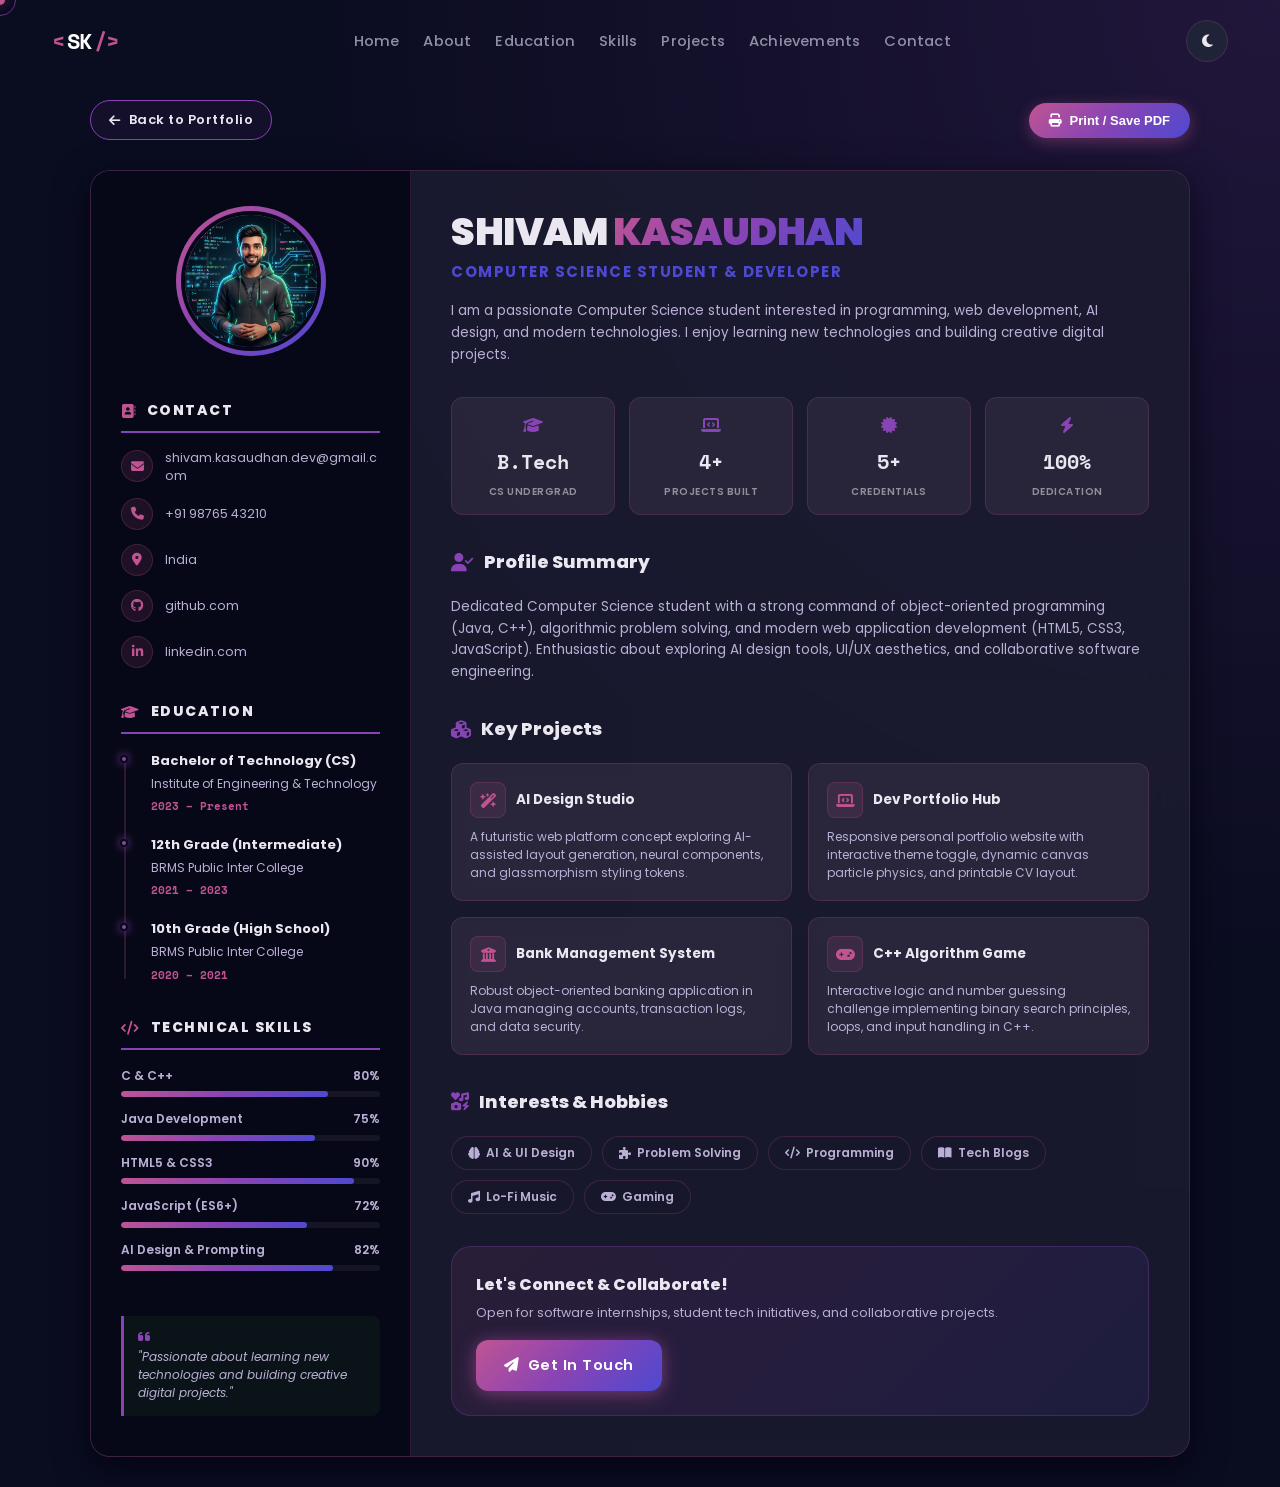
==== commit 1f255159: "commit" ====
--- a/cv.html
+++ b/cv.html
@@ -3,38 +3,39 @@
 <head>
   <meta charset="UTF-8" />
   <meta name="viewport" content="width=device-width, initial-scale=1.0" />
-  <title>Avinash Verma – CV / Resume</title>
-  <meta name="description" content="Professional portfolio and CV of Avinash Verma, C++ & AI Web Developer." />
+  <title>Shivam Kasaudhan — Resume / CV</title>
+  <meta name="description" content="Official Resume and Curriculum Vitae of Shivam Kasaudhan, Computer Science / B.Tech student with passion for Web Development, Java, C++, and AI Design." />
   <link rel="stylesheet" href="index.css" />
   <link rel="stylesheet" href="https://cdnjs.cloudflare.com/ajax/libs/font-awesome/6.5.0/css/all.min.css" />
-  <!-- Anime.js Engine & GSAP + ScrollTrigger -->
-  <script src="https://cdnjs.cloudflare.com/ajax/libs/animejs/3.2.1/anime.min.js"></script>
-  <script src="https://cdnjs.cloudflare.com/ajax/libs/gsap/3.12.5/gsap.min.js" defer></script>
-  <script src="https://cdnjs.cloudflare.com/ajax/libs/gsap/3.12.5/ScrollTrigger.min.js" defer></script>
-
+  <link href="https://fonts.googleapis.com/css2?family=Poppins:wght@300;400;500;600;700;800&family=Space+Mono:wght@400;700&display=swap" rel="stylesheet" />
 
   <style>
     :root {
-      --bg-primary: #0a0a0f;
-      --bg-secondary: #0f0f1a;
-      --bg-card: #13131f;
-      --bg-card2: #1c1c30;
-      --border: rgba(50, 205, 50, 0.15);
-      --border-light: rgba(50, 205, 50, 0.3);
-      --text-primary: #e8e8f0;
-      --text-secondary: #8888aa;
-      --text-muted: #55556a;
+      --bg-primary: #0A0C20;
+      --bg-secondary: #18182D;
+      --bg-dark: #010310;
+      --card-bg: #3C3349;
+      --bg-card: rgba(60, 51, 73, 0.45);
+      --bg-card2: rgba(24, 24, 45, 0.85);
+      --purple: #8844B4;
+      --purple-dark: #453087;
+      --blue: #4E49D1;
+      --pink: #C05493;
+      --text-primary: #EAE7F1;
+      --text-secondary: #BAB0D5;
+      --text-muted: #948F9B;
       --radius-lg: 20px;
       --radius-md: 12px;
       --radius-sm: 8px;
       --transition: 0.3s cubic-bezier(0.4, 0, 0.2, 1);
-      
-      --accent-purple: #32cd32; /* Lime green */
-      --accent-pink: #00ffff;   /* Cyan */
-      --accent-blue: #00ffff;   /* Cyan */
-      --gradient-main: linear-gradient(135deg, #32cd32, #00ffff);
-      --gradient-bg: radial-gradient(circle at top right, rgba(50, 205, 50, 0.05), transparent 40%);
-      --shadow-card: 0 10px 30px rgba(0, 0, 0, 0.5);
+      --accent-purple: #8844B4;
+      --accent-pink: #C05493;
+      --accent-blue: #4E49D1;
+      --gradient-main: linear-gradient(135deg, #C05493, #8844B4, #4E49D1);
+      --gradient-bg: radial-gradient(circle at top right, rgba(136, 68, 180, 0.18), transparent 50%);
+      --border: rgba(192, 84, 147, 0.22);
+      --border-light: rgba(136, 68, 180, 0.45);
+      --shadow-card: 0 10px 35px rgba(1, 3, 16, 0.7);
     }
 
     body {
@@ -49,9 +50,9 @@
 
     .cv-container {
       max-width: 1100px;
-      margin: 40px auto;
+      margin: 30px auto;
       width: 95%;
-      background: rgba(22, 22, 31, 0.85);
+      background: rgba(24, 24, 45, 0.85);
       border: 1px solid var(--border);
       border-radius: var(--radius-lg);
       backdrop-filter: blur(20px);
@@ -62,7 +63,7 @@
       position: relative;
     }
 
-    /* Print settings overrides */
+    /* Print settings */
     @media print {
       body {
         background: white !important;
@@ -76,7 +77,7 @@
         box-shadow: none !important;
         grid-template-columns: 280px 1fr !important;
       }
-      .actions-bar, .navbar {
+      .actions-bar, .navbar, .cursor, .cursor-follower, .scroll-progress-bar {
         display: none !important;
       }
     }
@@ -84,7 +85,7 @@
     /* Actions Bar */
     .actions-bar {
       max-width: 1100px;
-      margin: 30px auto 0;
+      margin: 20px auto 0;
       width: 95%;
       display: flex;
       justify-content: space-between;
@@ -114,32 +115,23 @@
     }
     .btn-pdf {
       background: var(--gradient-main);
-      color: white;
-      box-shadow: 0 4px 15px rgba(50, 205, 50, 0.3);
+      color: #ffffff;
+      font-weight: 800;
+      box-shadow: 0 4px 15px rgba(192, 84, 147, 0.4);
     }
     .btn-pdf:hover {
       transform: translateY(-2px);
-      box-shadow: 0 6px 20px rgba(50, 205, 50, 0.45);
-    }
-    .btn-img {
-      background: rgba(124, 58, 237, 0.15);
-      border: 1px solid rgba(124, 58, 237, 0.3);
-      color: #a78bfa;
-    }
-    .btn-img:hover {
-      background: rgba(124, 58, 237, 0.25);
-      color: white;
-      transform: translateY(-2px);
-    }
-
-    /* LEFT SIDEBAR (Dark Theme) */
+      box-shadow: 0 6px 20px rgba(136, 68, 180, 0.55);
+    }
+
+    /* LEFT SIDEBAR */
     .cv-sidebar {
-      background: #070913;
+      background: #070817;
       border-right: 1px solid var(--border);
       padding: 40px 30px;
       display: flex;
       flex-direction: column;
-      gap: 36px;
+      gap: 32px;
     }
     
     .profile-section {
@@ -152,16 +144,16 @@
     
     .avatar-container {
       position: relative;
-      width: 150px;
-      height: 150px;
-      margin-bottom: 20px;
+      width: 140px;
+      height: 140px;
+      margin-bottom: 16px;
     }
     
     .avatar-ring {
       position: absolute;
       inset: -5px;
       border-radius: 50%;
-      background: linear-gradient(135deg, #32cd32, #00ffff);
+      background: var(--gradient-main);
       padding: 3px;
       animation: rotateRing 10s linear infinite;
     }
@@ -175,55 +167,55 @@
       height: 100%;
       border-radius: 50%;
       object-fit: cover;
-      border: 4px solid #070913;
+      border: 4px solid #070817;
       position: relative;
       z-index: 2;
     }
 
     .cv-section-title {
-      font-size: 15px;
+      font-size: 14px;
       font-weight: 800;
       text-transform: uppercase;
       letter-spacing: 1.5px;
       color: var(--text-primary);
-      margin-bottom: 20px;
+      margin-bottom: 16px;
       padding-bottom: 8px;
-      border-bottom: 2px solid var(--accent-purple);
+      border-bottom: 2px solid var(--purple);
       display: flex;
       align-items: center;
       gap: 10px;
     }
     .cv-section-title i {
-      color: var(--accent-pink);
+      color: var(--pink);
     }
 
     /* Contact Details */
     .contact-list {
       display: flex;
       flex-direction: column;
-      gap: 18px;
+      gap: 14px;
       list-style: none;
     }
     .contact-item {
       display: flex;
       align-items: center;
-      gap: 14px;
+      gap: 12px;
     }
     .contact-icon {
       width: 32px;
       height: 32px;
       border-radius: 50%;
-      background: rgba(124, 58, 237, 0.15);
-      border: 1px solid rgba(124, 58, 237, 0.25);
+      background: rgba(192, 84, 147, 0.12);
+      border: 1px solid var(--border);
       display: flex;
       align-items: center;
       justify-content: center;
-      color: #a78bfa;
+      color: var(--pink);
       font-size: 13px;
       flex-shrink: 0;
     }
     .contact-info {
-      font-size: 13px;
+      font-size: 12.5px;
       color: var(--text-secondary);
       line-height: 1.4;
       word-break: break-all;
@@ -241,7 +233,7 @@
     .edu-timeline {
       display: flex;
       flex-direction: column;
-      gap: 20px;
+      gap: 18px;
       position: relative;
       padding-left: 15px;
     }
@@ -271,11 +263,6 @@
       box-shadow: 0 0 10px var(--accent-purple);
       transition: var(--transition);
     }
-    .edu-node:hover::before {
-      background: var(--accent-pink);
-      box-shadow: 0 0 12px var(--accent-pink);
-      transform: scale(1.3);
-    }
     .edu-title {
       font-size: 13px;
       font-weight: 700;
@@ -284,25 +271,26 @@
     .edu-inst {
       font-size: 12px;
       color: var(--text-secondary);
-      margin-top: 3px;
+      margin-top: 2px;
     }
     .edu-year {
       font-size: 11px;
       font-weight: 600;
       color: var(--accent-pink);
-      margin-top: 4px;
+      margin-top: 3px;
+      font-family: var(--font-mono);
     }
 
     /* Skills Progress Bars */
     .skills-list {
       display: flex;
       flex-direction: column;
-      gap: 14px;
+      gap: 12px;
     }
     .skill-bar-wrap {
       display: flex;
       flex-direction: column;
-      gap: 6px;
+      gap: 5px;
     }
     .skill-info {
       display: flex;
@@ -313,7 +301,7 @@
     }
     .skill-track {
       height: 6px;
-      background: var(--bg-input);
+      background: #151525;
       border-radius: 3px;
       overflow: hidden;
     }
@@ -321,16 +309,16 @@
       height: 100%;
       border-radius: 3px;
       background: var(--gradient-main);
-      width: 0; /* Animated via JS */
-      transition: width 1.5s cubic-bezier(0.1, 0.8, 0.2, 1);
+      width: 0;
+      transition: width 1.2s cubic-bezier(0.1, 0.8, 0.2, 1);
     }
 
     /* Sidebar Quote */
     .sidebar-quote {
       margin-top: auto;
-      padding: 16px;
-      background: rgba(224, 64, 251, 0.05);
-      border-left: 3px solid var(--accent-pink);
+      padding: 14px;
+      background: rgba(50, 205, 50, 0.06);
+      border-left: 3px solid var(--accent-purple);
       border-radius: 0 var(--radius-sm) var(--radius-sm) 0;
       font-size: 12px;
       line-height: 1.5;
@@ -338,27 +326,27 @@
       color: var(--text-secondary);
     }
     .sidebar-quote i {
-      color: var(--accent-pink);
-      font-size: 16px;
+      color: var(--accent-purple);
+      font-size: 14px;
       display: block;
+      margin-bottom: 4px;
+    }
+
+    /* RIGHT COLUMN */
+    .cv-main {
+      padding: 40px;
+      display: flex;
+      flex-direction: column;
+      gap: 32px;
+      background: rgba(255, 255, 255, 0.015);
+    }
+
+    .header-info h1 {
+      font-size: 38px;
+      font-weight: 900;
+      letter-spacing: -0.5px;
+      line-height: 1.1;
       margin-bottom: 6px;
-    }
-
-    /* RIGHT COLUMN (Content Panel) */
-    .cv-main {
-      padding: 45px;
-      display: flex;
-      flex-direction: column;
-      gap: 36px;
-      background: rgba(255, 255, 255, 0.02);
-    }
-
-    .header-info h1 {
-      font-size: 42px;
-      font-weight: 900;
-      letter-spacing: -1px;
-      line-height: 1.1;
-      margin-bottom: 8px;
     }
     .header-info h1 span {
       background: var(--gradient-main);
@@ -367,15 +355,15 @@
       background-clip: text;
     }
     .header-info h2 {
-      font-size: 16px;
+      font-size: 15px;
       font-weight: 700;
-      letter-spacing: 2px;
+      letter-spacing: 1.5px;
       text-transform: uppercase;
       color: var(--accent-blue);
-      margin-bottom: 20px;
+      margin-bottom: 16px;
     }
     .header-info p {
-      font-size: 14px;
+      font-size: 13.5px;
       color: var(--text-secondary);
       line-height: 1.6;
       max-width: 680px;
@@ -385,16 +373,15 @@
     .metrics-grid {
       display: grid;
       grid-template-columns: repeat(4, 1fr);
-      gap: 16px;
+      gap: 14px;
     }
     .metric-card {
       background: var(--bg-card);
       border: 1px solid var(--border);
       border-radius: var(--radius-md);
-      padding: 16px;
+      padding: 14px;
       text-align: center;
       transition: var(--transition);
-      cursor: default;
     }
     .metric-card:hover {
       border-color: var(--border-light);
@@ -402,14 +389,14 @@
       box-shadow: 0 10px 20px rgba(0, 0, 0, 0.2);
     }
     .metric-icon {
-      font-size: 18px;
+      font-size: 16px;
       color: var(--accent-purple);
-      margin-bottom: 8px;
+      margin-bottom: 6px;
     }
     .metric-val {
-      font-family: 'Outfit', sans-serif;
-      font-size: 22px;
-      font-weight: 800;
+      font-family: var(--font-mono);
+      font-size: 20px;
+      font-weight: 700;
       color: var(--text-primary);
     }
     .metric-lbl {
@@ -422,105 +409,58 @@
     }
 
     .main-section-title {
-      font-size: 20px;
+      font-size: 18px;
       font-weight: 800;
       color: var(--text-primary);
-      margin-bottom: 24px;
-      display: flex;
-      align-items: center;
-      gap: 12px;
+      margin-bottom: 18px;
+      display: flex;
+      align-items: center;
+      gap: 10px;
     }
     .main-section-title i {
       color: var(--accent-purple);
-    }
-
-    /* Experience Bullets */
-    .exp-card {
-      background: var(--bg-card);
-      border: 1px solid var(--border);
-      border-radius: var(--radius-lg);
-      padding: 24px;
-    }
-    .exp-header {
-      display: flex;
-      justify-content: space-between;
-      align-items: flex-start;
-      margin-bottom: 16px;
-      flex-wrap: wrap;
-      gap: 8px;
-    }
-    .exp-role {
-      font-size: 17px;
-      font-weight: 700;
-      color: var(--text-primary);
-    }
-    .exp-company {
-      font-size: 13px;
-      font-weight: 600;
-      color: var(--accent-pink);
-      margin-top: 4px;
-    }
-    .exp-duration {
-      font-size: 12px;
-      background: rgba(59, 130, 246, 0.1);
-      border: 1px solid rgba(59, 130, 246, 0.25);
-      color: #60a5fa;
-      padding: 4px 10px;
-      border-radius: 20px;
-      font-weight: 600;
-    }
-    .exp-list {
-      padding-left: 20px;
-      display: flex;
-      flex-direction: column;
-      gap: 10px;
-    }
-    .exp-list li {
-      font-size: 13px;
-      color: var(--text-secondary);
-      line-height: 1.5;
     }
 
     /* Projects Grid */
     .projects-grid {
       display: grid;
       grid-template-columns: repeat(2, 1fr);
-      gap: 20px;
+      gap: 16px;
     }
     .project-card {
       background: var(--bg-card);
       border: 1px solid var(--border);
       border-radius: var(--radius-md);
-      padding: 20px;
+      padding: 18px;
       transition: var(--transition);
       display: flex;
       flex-direction: column;
-      gap: 12px;
+      gap: 10px;
     }
     .project-card:hover {
-      border-color: var(--accent-pink);
-      transform: translateY(-4px);
-      box-shadow: 0 10px 24px rgba(50, 205, 50, 0.12);
+      border-color: var(--pink);
+      transform: translateY(-3px);
+      box-shadow: 0 10px 24px rgba(136, 68, 180, 0.25);
     }
     .proj-top {
       display: flex;
       align-items: center;
-      gap: 12px;
+      gap: 10px;
     }
     .proj-icon {
-      width: 38px;
-      height: 38px;
-      background: rgba(124, 58, 237, 0.1);
-      border: 1px solid rgba(124, 58, 237, 0.2);
+      width: 36px;
+      height: 36px;
+      background: rgba(192, 84, 147, 0.12);
+      border: 1px solid var(--border);
       border-radius: 8px;
       display: flex;
       align-items: center;
       justify-content: center;
-      color: #a78bfa;
-      font-size: 16px;
+      color: var(--pink);
+      font-size: 15px;
     }
     .proj-name {
-      font-size: 14px;
+      font-size: 13.5px;
       font-weight: 700;
       color: var(--text-primary);
     }
@@ -534,86 +474,42 @@
     .hobbies-flex {
       display: flex;
       flex-wrap: wrap;
-      gap: 12px;
+      gap: 10px;
     }
     .hobby-item {
       background: var(--bg-card2);
       border: 1px solid var(--border);
       border-radius: 30px;
-      padding: 8px 18px;
+      padding: 6px 16px;
       display: inline-flex;
       align-items: center;
-      gap: 8px;
+      gap: 6px;
       font-size: 12px;
       font-weight: 600;
       color: var(--text-secondary);
-      transition: var(--transition);
-      cursor: default;
-    }
-    .hobby-item:hover {
-      border-color: var(--border-light);
+    }
+
+    /* Work Together Banner */
+    .work-banner {
+      background: linear-gradient(135deg, rgba(192, 84, 147, 0.1) 0%, rgba(136, 68, 180, 0.12) 50%, rgba(78, 73, 209, 0.1) 100%);
+      border: 1px solid rgba(136, 68, 180, 0.3);
+      border-radius: var(--radius-lg);
+      padding: 24px;
+      display: flex;
+      justify-content: space-between;
+      align-items: center;
+      flex-wrap: wrap;
+      gap: 16px;
+    }
+    .banner-text h3 {
+      font-size: 16px;
+      font-weight: 800;
+      margin-bottom: 4px;
       color: var(--text-primary);
-      background: rgba(255, 255, 255, 0.05);
-    }
-
-    /* Bottom Work Together Banner */
-    .work-banner {
-      background: linear-gradient(135deg, rgba(50, 205, 50, 0.08) 0%, rgba(0, 255, 255, 0.08) 100%);
-      border: 1px solid rgba(50, 205, 50, 0.2);
-      border-radius: var(--radius-lg);
-      padding: 30px;
-      display: flex;
-      justify-content: space-between;
-      align-items: center;
-      flex-wrap: wrap;
-      gap: 20px;
-    }
-    .banner-text h3 {
-      font-size: 18px;
-      font-weight: 800;
-      margin-bottom: 6px;
-      color: var(--text-primary);
     }
     .banner-text p {
-      font-size: 13px;
+      font-size: 12.5px;
       color: var(--text-secondary);
-    }
-    .btn-mail {
-      background: var(--gradient-main);
-      color: white;
-      padding: 12px 24px;
-      border-radius: 30px;
-      font-size: 13px;
-      font-weight: 700;
-      display: inline-flex;
-      align-items: center;
-      gap: 8px;
-      text-decoration: none;
-      box-shadow: 0 4px 15px rgba(50, 205, 50, 0.3);
-      transition: var(--transition);
-    }
-    .btn-mail:hover {
-      transform: translateY(-2px);
-      box-shadow: 0 6px 20px rgba(50, 205, 50, 0.45);
-    }
-
-    .proj-links {
-      margin-top: auto;
-      display: flex;
-      gap: 12px;
-    }
-    .proj-link {
-      color: var(--accent-pink);
-      text-decoration: none;
-      font-size: 12px;
-      font-weight: 700;
-      display: inline-flex;
-      align-items: center;
-      gap: 6px;
-      transition: var(--transition);
-    }
-    .proj-link:hover {
-      color: var(--accent-purple);
     }
 
     /* Responsive */
@@ -642,19 +538,8 @@
       }
       .actions-bar {
         flex-direction: column;
-        gap: 16px;
+        gap: 12px;
         align-items: stretch;
-      }
-      .actions-right {
-        justify-content: space-between;
-      }
-      .work-banner {
-        flex-direction: column;
-        align-items: stretch;
-        text-align: center;
-      }
-      .btn-mail {
-        justify-content: center;
       }
     }
   </style>
@@ -668,23 +553,20 @@
   <!-- ========== NAVIGATION ========== -->
   <nav class="navbar" id="navbar">
     <div class="nav-container">
-      <!-- Logo -->
       <a href="index.html" class="nav-logo">
-        <span class="logo-bracket">&lt;</span>AV<span class="logo-bracket">/&gt;</span>
+        <span class="logo-bracket">&lt;</span><span class="logo-text">SK</span><span class="logo-bracket"> /&gt;</span>
       </a>
 
-      <!-- Nav Links -->
       <ul class="nav-links" id="navLinks">
         <li><a href="index.html#home" class="nav-link">Home</a></li>
         <li><a href="index.html#about" class="nav-link">About</a></li>
         <li><a href="index.html#education" class="nav-link">Education</a></li>
         <li><a href="index.html#skills" class="nav-link">Skills</a></li>
         <li><a href="index.html#projects" class="nav-link">Projects</a></li>
-        <li><a href="index.html#hobbies" class="nav-link">Hobbies</a></li>
+        <li><a href="index.html#achievements" class="nav-link">Achievements</a></li>
         <li><a href="index.html#contact" class="nav-link">Contact</a></li>
       </ul>
 
-      <!-- Theme Toggle -->
       <button class="theme-toggle" id="themeToggle" aria-label="Toggle theme">
         <span class="theme-icon-wrap">
           <i class="fa-solid fa-sun sun-icon"></i>
@@ -692,7 +574,6 @@
         </span>
       </button>
 
-      <!-- Hamburger Menu (Mobile) -->
       <button class="hamburger" id="hamburger" aria-label="Toggle menu">
         <span></span>
         <span></span>
@@ -702,76 +583,63 @@
   </nav>
 
   <!-- ACTIONS BAR -->
-  <div class="actions-bar anim-fade-up">
+  <div class="actions-bar">
     <div class="actions-left">
-      <a href="index.html" class="btn-secondary" style="padding: 8px 16px; font-size: 13px; border-radius: 30px; text-decoration: none;">
-        <i class="fas fa-arrow-left"></i> Home
+      <a href="index.html" class="btn btn-outline" style="padding: 8px 18px; font-size: 13px; border-radius: 30px;">
+        <i class="fa-solid fa-arrow-left"></i> Back to Portfolio
       </a>
     </div>
     <div class="actions-right">
-      <!-- One-click PDF download -->
       <button onclick="window.print()" class="btn-action btn-pdf">
-        <i class="fas fa-file-pdf"></i> Download PDF
+        <i class="fa-solid fa-print"></i> Print / Save PDF
       </button>
     </div>
   </div>
 
   <!-- CV CARD CONTAINER -->
-  <div class="cv-container anim-fade-up anim-delay-1">
+  <div class="cv-container">
     
     <!-- LEFT SIDEBAR -->
     <div class="cv-sidebar">
       <div class="profile-section">
         <div class="avatar-container">
           <div class="avatar-ring"></div>
-          <img src="IMG_20250921_0254421.jpg" alt="Avinash Verma" class="avatar-pic" />
+          <img src="profile.jpg" alt="Shivam Kasaudhan" class="avatar-pic" onerror="this.src='https://via.placeholder.com/150/18182D/C05493?text=SK'" />
         </div>
       </div>
 
       <!-- CONTACT -->
       <div>
-        <h3 class="cv-section-title"><i class="fas fa-address-book"></i> Contact</h3>
+        <h3 class="cv-section-title"><i class="fa-solid fa-address-book"></i> Contact</h3>
         <ul class="contact-list">
           <li class="contact-item">
-            <div class="contact-icon"><i class="fas fa-phone"></i></div>
+            <div class="contact-icon"><i class="fa-solid fa-envelope"></i></div>
             <div class="contact-info">
-              <a href="tel:+919838683260">+91 9838683260</a>
+              <a href="mailto:shivam.kasaudhan.dev@gmail.com">shivam.kasaudhan.dev@gmail.com</a>
             </div>
           </li>
           <li class="contact-item">
-            <div class="contact-icon"><i class="fas fa-envelope"></i></div>
+            <div class="contact-icon"><i class="fa-solid fa-phone"></i></div>
             <div class="contact-info">
-              <a href="mailto:avinashverma3939@gmail.com">avinashverma3939@gmail.com</a>
+              <a href="tel:+919876543210">+91 98765 43210</a>
             </div>
           </li>
           <li class="contact-item">
-            <div class="contact-icon"><i class="fas fa-map-marker-alt"></i></div>
+            <div class="contact-icon"><i class="fa-solid fa-location-dot"></i></div>
             <div class="contact-info">
-              Medhayen Jagdishpur,<br/>Basti, India
+              India
             </div>
           </li>
           <li class="contact-item">
-            <div class="contact-icon"><i class="fas fa-globe"></i></div>
+            <div class="contact-icon"><i class="fa-brands fa-github"></i></div>
             <div class="contact-info">
-              <a href="https://eyot.insforge.site" target="_blank">eyot.insforge.site</a>
+              <a href="https://github.com" target="_blank">github.com</a>
             </div>
           </li>
           <li class="contact-item">
-            <div class="contact-icon"><i class="fab fa-github"></i></div>
+            <div class="contact-icon"><i class="fa-brands fa-linkedin-in"></i></div>
             <div class="contact-info">
-              <a href="https://github.com/avinashverma39" target="_blank">github.com/avinashverma39</a>
-            </div>
-          </li>
-          <li class="contact-item">
-            <div class="contact-icon"><i class="fab fa-linkedin-in"></i></div>
-            <div class="contact-info">
-              <a href="https://www.linkedin.com/in/avinash39/" target="_blank">linkedin.com/in/avinash39</a>
-            </div>
-          </li>
-          <li class="contact-item">
-            <div class="contact-icon"><i class="fab fa-x-twitter"></i></div>
-            <div class="contact-info">
-              <a href="https://x.com/avinashverma39" target="_blank">x.com/avinashverma39</a>
+              <a href="https://linkedin.com" target="_blank">linkedin.com</a>
             </div>
           </li>
         </ul>
@@ -779,65 +647,57 @@
 
       <!-- EDUCATION -->
       <div>
-        <h3 class="cv-section-title"><i class="fas fa-graduation-cap"></i> Education</h3>
+        <h3 class="cv-section-title"><i class="fa-solid fa-graduation-cap"></i> Education</h3>
         <div class="edu-timeline">
           <div class="edu-node">
-            <div class="edu-title">B.Tech (CSE)</div>
-            <div class="edu-inst">R. R. Institute of Modern Technology, Lucknow (RRIMT)</div>
-            <div class="edu-year">Pursuing</div>
+            <div class="edu-title">Bachelor of Technology (CS)</div>
+            <div class="edu-inst">Institute of Engineering &amp; Technology</div>
+            <div class="edu-year">2023 – Present</div>
           </div>
           <div class="edu-node">
-            <div class="edu-title">12th (Intermediate)</div>
-            <div class="edu-inst">U.P. Board</div>
-            <div class="edu-year">Year of Passing: 2025</div>
+            <div class="edu-title">12th Grade (Intermediate)</div>
+            <div class="edu-inst">BRMS Public Inter College</div>
+            <div class="edu-year">2021 – 2023</div>
           </div>
           <div class="edu-node">
-            <div class="edu-title">10th (High School)</div>
-            <div class="edu-inst">U.P. Board</div>
-            <div class="edu-year">Year of Passing: 2023</div>
+            <div class="edu-title">10th Grade (High School)</div>
+            <div class="edu-inst">BRMS Public Inter College</div>
+            <div class="edu-year">2020 – 2021</div>
           </div>
         </div>
       </div>
 
       <!-- SKILLS -->
       <div>
-        <h3 class="cv-section-title"><i class="fas fa-cogs"></i> Professional Skills</h3>
+        <h3 class="cv-section-title"><i class="fa-solid fa-code"></i> Technical Skills</h3>
         <div class="skills-list">
           <div class="skill-bar-wrap">
-            <div class="skill-info"><span>C++ Development</span><span>80%</span></div>
+            <div class="skill-info"><span>C &amp; C++</span><span>80%</span></div>
             <div class="skill-track"><div class="skill-fill" data-pct="80"></div></div>
           </div>
           <div class="skill-bar-wrap">
-            <div class="skill-info"><span>AI Web Architectures</span><span>75%</span></div>
+            <div class="skill-info"><span>Java Development</span><span>75%</span></div>
             <div class="skill-track"><div class="skill-fill" data-pct="75"></div></div>
           </div>
           <div class="skill-bar-wrap">
-            <div class="skill-info"><span>Problem Solving</span><span>65%</span></div>
-            <div class="skill-track"><div class="skill-fill" data-pct="65"></div></div>
+            <div class="skill-info"><span>HTML5 &amp; CSS3</span><span>90%</span></div>
+            <div class="skill-track"><div class="skill-fill" data-pct="90"></div></div>
           </div>
           <div class="skill-bar-wrap">
-            <div class="skill-info"><span>HTML / CSS</span><span>80%</span></div>
-            <div class="skill-track"><div class="skill-fill" data-pct="80"></div></div>
+            <div class="skill-info"><span>JavaScript (ES6+)</span><span>72%</span></div>
+            <div class="skill-track"><div class="skill-fill" data-pct="72"></div></div>
           </div>
           <div class="skill-bar-wrap">
-            <div class="skill-info"><span>JavaScript / React</span><span>60%</span></div>
-            <div class="skill-track"><div class="skill-fill" data-pct="60"></div></div>
-          </div>
-          <div class="skill-bar-wrap">
-            <div class="skill-info"><span>Java Development</span><span>80%</span></div>
-            <div class="skill-track"><div class="skill-fill" data-pct="80"></div></div>
-          </div>
-          <div class="skill-bar-wrap">
-            <div class="skill-info"><span>Time Management</span><span>90%</span></div>
-            <div class="skill-track"><div class="skill-fill" data-pct="90"></div></div>
+            <div class="skill-info"><span>AI Design &amp; Prompting</span><span>82%</span></div>
+            <div class="skill-track"><div class="skill-fill" data-pct="82"></div></div>
           </div>
         </div>
       </div>
 
       <!-- QUOTE -->
       <div class="sidebar-quote">
-        <i class="fas fa-quote-left"></i>
-        "Turning ideas into intelligent & interactive digital experiences."
+        <i class="fa-solid fa-quote-left"></i>
+        "Passionate about learning new technologies and building creative digital projects."
       </div>
     </div>
 
@@ -845,339 +705,146 @@
     <div class="cv-main">
       
       <!-- HEADER INFO -->
-      <div class="header-info anim-fade-up">
-        <h1>AVINASH <span>VERMA</span></h1>
-        <h2>C++ &amp; AI Web Developer</h2>
-        <p>Hello, I'm a C++ and AI Web Developer with freshers experience and a strong focus on solving algorithms, designing clean layouts, and creating next-generation web architectures.</p>
+      <div class="header-info">
+        <h1>SHIVAM <span>KASAUDHAN</span></h1>
+        <h2>Computer Science Student &amp; Developer</h2>
+        <p>I am a passionate Computer Science student interested in programming, web development, AI design, and modern technologies. I enjoy learning new technologies and building creative digital projects.</p>
       </div>
 
       <!-- METRICS GRID -->
-      <div class="metrics-grid anim-fade-up anim-delay-1">
+      <div class="metrics-grid">
         <div class="metric-card">
-          <div class="metric-icon"><i class="fas fa-briefcase"></i></div>
-          <div class="metric-val">Fresher</div>
-          <div class="metric-lbl">Real Project Experience</div>
+          <div class="metric-icon"><i class="fa-solid fa-graduation-cap"></i></div>
+          <div class="metric-val">B.Tech</div>
+          <div class="metric-lbl">CS Undergrad</div>
         </div>
         <div class="metric-card">
-          <div class="metric-icon"><i class="fas fa-code"></i></div>
-          <div class="metric-val">3+</div>
-          <div class="metric-lbl">Projects Completed</div>
+          <div class="metric-icon"><i class="fa-solid fa-laptop-code"></i></div>
+          <div class="metric-val">4+</div>
+          <div class="metric-lbl">Projects Built</div>
         </div>
         <div class="metric-card">
-          <div class="metric-icon"><i class="fas fa-users"></i></div>
+          <div class="metric-icon"><i class="fa-solid fa-certificate"></i></div>
           <div class="metric-val">5+</div>
-          <div class="metric-lbl">Achievements</div>
+          <div class="metric-lbl">Credentials</div>
         </div>
         <div class="metric-card">
-          <div class="metric-icon"><i class="fas fa-award"></i></div>
+          <div class="metric-icon"><i class="fa-solid fa-bolt"></i></div>
           <div class="metric-val">100%</div>
-          <div class="metric-lbl">Dedication &amp; Quality</div>
+          <div class="metric-lbl">Dedication</div>
         </div>
       </div>
 
       <!-- ABOUT ME -->
-      <div class="anim-fade-up anim-delay-2">
-        <h3 class="main-section-title"><i class="fas fa-user-tie"></i> About Me</h3>
+      <div>
+        <h3 class="main-section-title"><i class="fa-solid fa-user-check"></i> Profile Summary</h3>
         <p style="font-size: 13.5px; line-height: 1.6; color: var(--text-secondary);">
-          I am a passionate C++ and AI Web Developer with a strong foundation in designing and building modern, responsive, and user-friendly web applications. I love solving complex structural problems, designing smooth layouts, and continuously learning new technologies to deliver high-performance digital experiences.
+          Dedicated Computer Science student with a strong command of object-oriented programming (Java, C++), algorithmic problem solving, and modern web application development (HTML5, CSS3, JavaScript). Enthusiastic about exploring AI design tools, UI/UX aesthetics, and collaborative software engineering.
         </p>
       </div>
 
-      <!-- EXPERIENCE -->
-      <div class="anim-fade-up anim-delay-2">
-        <h3 class="main-section-title"><i class="fas fa-history"></i> Experience</h3>
-        <div class="exp-card">
-          <div class="exp-header">
-            <div>
-              <div class="exp-role">Web Developer &amp; Designer</div>
-              <div class="exp-company">Freelance / Independent Contractor</div>
-            </div>
-            <span class="exp-duration">Real Project Experience</span>
-          </div>
-          <ul class="exp-list">
-            <li>Designed and developed responsive, high-performance, and user-friendly websites.</li>
-            <li>Built custom and highly optimized front-end interfaces using HTML, CSS, and JavaScript and AI tools.</li>
-            <li>Managed full-stack web projects from initial architectural concepts all the way to cloud deployment.</li>
-            <li>Collaborated closely with clients to dissect system requirements and engineer tailored, high-quality answers.</li>
-            <li>Obsessed over clean code practices, browser compatibility, and pixel-perfect design metrics.</li>
-          </ul>
-        </div>
-      </div>
-
       <!-- PROJECTS -->
-      <div class="anim-fade-up anim-delay-3">
-        <h3 class="main-section-title"><i class="fas fa-cubes"></i> Featured Projects</h3>
+      <div>
+        <h3 class="main-section-title"><i class="fa-solid fa-cubes"></i> Key Projects</h3>
         <div class="projects-grid">
           
           <div class="project-card">
             <div class="proj-top">
-              <div class="proj-icon"><i class="fas fa-university"></i></div>
-              <div class="proj-name">Bankmanagement System</div>
+              <div class="proj-icon"><i class="fa-solid fa-wand-magic-sparkles"></i></div>
+              <div class="proj-name">AI Design Studio</div>
             </div>
-            <div class="proj-desc">A secure, multi-client banking system designed in Java. Manages customer accounts, balances, transactions, and interest calculations.</div>
-            <div class="proj-links">
-              <a href="https://github.com/avinashverma39/JAVA_PROJECT" target="_blank" class="proj-link">
-                <i class="fab fa-github"></i> GitHub Repo
-              </a>
-            </div>
+            <div class="proj-desc">A futuristic web platform concept exploring AI-assisted layout generation, neural components, and glassmorphism styling tokens.</div>
           </div>
 
           <div class="project-card">
             <div class="proj-top">
-              <div class="proj-icon"><i class="fas fa-laptop-code"></i></div>
-              <div class="proj-name">Portfolio Website</div>
+              <div class="proj-icon"><i class="fa-solid fa-laptop-code"></i></div>
+              <div class="proj-name">Dev Portfolio Hub</div>
             </div>
-            <div class="proj-desc">Personal portfolio website built with HTML, CSS, JavaScript. Designed to showcase modern layouts, projects, and animated skill timelines.</div>
-            <div class="proj-links">
-              <a href="https://github.com/avinashverma39/portfolio" target="_blank" class="proj-link">
-                <i class="fab fa-github"></i> GitHub Repo
-              </a>
-            </div>
-          </div>
-          
-          <!-- <div class="project-card">
-            <div class="proj-top">
-              <div class="proj-icon"><i class="fas fa-chart-line"></i></div>
-              <div class="proj-name">Dashboard UI</div>
-            </div>
-            <div class="proj-desc">Premium analytics dashboard UI featuring real-time data flow, dynamic chart updates, and highly polished glassmorphic styling tokens.</div>
-            <div class="proj-links">
-              <a href="https://github.com/avinashverma39" target="_blank" class="proj-link">
-                <i class="fab fa-github"></i> GitHub Repo
-              </a>
-            </div>
-          </div> -->
-          
-          <!-- <div class="project-card">
-            <div class="proj-top">
-              <div class="proj-icon"><i class="fas fa-pager"></i></div>
-              <div class="proj-name">Landing Page</div>
-            </div>
-            <div class="proj-desc">Clean, conversion-optimized landing page for high-tech SaaS platforms with interactive layouts and lightning-fast load times.</div>
-            <div class="proj-links">
-              <a href="https://github.com/avinashverma39" target="_blank" class="proj-link">
-                <i class="fab fa-github"></i> GitHub Repo
-              </a>
-            </div>
-          </div> -->
+            <div class="proj-desc">Responsive personal portfolio website with interactive theme toggle, dynamic canvas particle physics, and printable CV layout.</div>
+          </div>
           
           <div class="project-card">
             <div class="proj-top">
-              <div class="proj-icon"><i class="fas fa-store"></i></div>
-              <div class="proj-name">Business Website</div>
+              <div class="proj-icon"><i class="fa-solid fa-building-columns"></i></div>
+              <div class="proj-name">Bank Management System</div>
             </div>
-            <div class="proj-desc">Multi-page business application with professional layout grids, inquiry form validation, and responsive mobile-first views.</div>
-            <div class="proj-links">
-              <a href="https://github.com/avinashverma39/portfolio" target="_blank" class="proj-link">
-                <i class="fab fa-github"></i> GitHub Repo
-              </a>
-            </div>
-          </div>
-
-          <!-- <div class="project-card">
-            <div class="proj-top">
-              <div class="proj-icon"><i class="fas fa-blog"></i></div>
-              <div class="proj-name">Blog Website</div>
-            </div>
-            <div class="proj-desc">Dynamic blog layout including real-time text search, structured categorization tags, and clean readability profiles.</div>
-            <div class="proj-links">
-              <a href="https://github.com/avinashverma39" target="_blank" class="proj-link">
-                <i class="fab fa-github"></i> GitHub Repo
-              </a>
-            </div>
-          </div> -->
+            <div class="proj-desc">Robust object-oriented banking application in Java managing accounts, transaction logs, and data security.</div>
+          </div>
 
           <div class="project-card">
             <div class="proj-top">
-              <div class="proj-icon"><i class="fas fa-palette"></i></div>
-              <div class="proj-name">Portfolio v2</div>
+              <div class="proj-icon"><i class="fa-solid fa-gamepad"></i></div>
+              <div class="proj-name">C++ Algorithm Game</div>
             </div>
-            <div class="proj-desc">Advanced version of my personal portfolio utilizing modern micro-interactions, CSS transitions, and an optimized user flow.</div>
-            <div class="proj-links">
-              <a href="https://github.com/avinashverma39/portfolio" target="_blank" class="proj-link">
-                <i class="fab fa-github"></i> GitHub Repo
-              </a>
-            </div>
+            <div class="proj-desc">Interactive logic and number guessing challenge implementing binary search principles, loops, and input handling in C++.</div>
           </div>
 
         </div>
       </div>
 
       <!-- HOBBIES -->
-      <div class="anim-fade-up anim-delay-3">
-        <h3 class="main-section-title"><i class="fas fa-gamepad"></i> Hobbies</h3>
+      <div>
+        <h3 class="main-section-title"><i class="fa-solid fa-icons"></i> Interests &amp; Hobbies</h3>
         <div class="hobbies-flex">
-          <div class="hobby-item"><i class="fas fa-code"></i> Coding</div>
-          <div class="hobby-item"><i class="fas fa-book"></i> Reading</div>
-          <div class="hobby-item"><i class="fas fa-paint-brush"></i> Designing</div>
-          <div class="hobby-item"><i class="fas fa-gamepad"></i> Gaming</div>
-          <div class="hobby-item"><i class="fas fa-plane"></i> Traveling</div>
-          <div class="hobby-item"><i class="fas fa-camera"></i> Photography</div>
-        </div>
-      </div>
-
-      <!-- LET'S WORK TOGETHER -->
-      <div class="work-banner anim-fade-up anim-delay-3">
+          <div class="hobby-item"><i class="fa-solid fa-brain"></i> AI &amp; UI Design</div>
+          <div class="hobby-item"><i class="fa-solid fa-puzzle-piece"></i> Problem Solving</div>
+          <div class="hobby-item"><i class="fa-solid fa-code"></i> Programming</div>
+          <div class="hobby-item"><i class="fa-solid fa-book-open"></i> Tech Blogs</div>
+          <div class="hobby-item"><i class="fa-solid fa-music"></i> Lo-Fi Music</div>
+          <div class="hobby-item"><i class="fa-solid fa-gamepad"></i> Gaming</div>
+        </div>
+      </div>
+
+      <!-- WORK TOGETHER BANNER -->
+      <div class="work-banner">
         <div class="banner-text">
-          <h3>Let's Work Together!</h3>
-          <p>I'm always open to discussing new opportunities, systems design, and exciting projects.</p>
-        </div>
-        <a href="mailto:avinashverma3939@gmail.com" class="btn-mail">
-          <i class="fas fa-envelope"></i> Message Me
+          <h3>Let's Connect &amp; Collaborate!</h3>
+          <p>Open for software internships, student tech initiatives, and collaborative projects.</p>
+        </div>
+        <a href="mailto:shivam.kasaudhan.dev@gmail.com" class="btn btn-primary">
+          <i class="fa-solid fa-paper-plane"></i> Get In Touch
         </a>
       </div>
 
     </div>
   </div>
 
-  <script type="module">
-    import { createClient } from 'https://esm.sh/@insforge/sdk@latest';
-
-    const insforge = createClient({
-      baseUrl: 'https://r4s69m7b.ap-southeast.insforge.app',
-      anonKey: 'anon_e477484020cb5f6036d7fa05715227a98204ee6b293d38ad446f77bf4dde73a2'
-    });
-
-    window.addEventListener('DOMContentLoaded', async () => {
-      // Trigger skill progress bar animations on load
+  <script>
+    document.addEventListener('DOMContentLoaded', () => {
+      // Trigger skill bars animation
       setTimeout(() => {
         document.querySelectorAll('.skill-fill').forEach(fill => {
           const pct = fill.getAttribute('data-pct');
           fill.style.width = pct + '%';
         });
       }, 300);
-      
-      initCustomCursor();
-      initHamburger();
-      await checkAuthButtons();
-    });
-
-    function initCustomCursor() {
-      const cursor = document.getElementById('cursor');
-      const follower = document.getElementById('cursorFollower');
-
-      if (!cursor || !follower) return;
-
-      document.addEventListener('mousemove', (e) => {
-        cursor.style.left = e.clientX + 'px';
-        cursor.style.top = e.clientY + 'px';
-
-        setTimeout(() => {
-          follower.style.left = e.clientX + 'px';
-          follower.style.top = e.clientY + 'px';
-        }, 80);
-      });
-
-      const interactives = document.querySelectorAll('a, button, input, textarea, .project-card, .hobby-card, .metric-card');
-      interactives.forEach(el => {
-        el.addEventListener('mouseenter', () => {
-          cursor.style.width = '18px';
-          cursor.style.height = '18px';
-          follower.style.width = '50px';
-          follower.style.height = '50px';
-          follower.style.opacity = '0.3';
+
+      // Theme toggle
+      const themeToggle = document.getElementById('themeToggle');
+      const htmlElement = document.documentElement;
+      const savedTheme = localStorage.getItem('portfolio_theme') || 'dark';
+      htmlElement.setAttribute('data-theme', savedTheme);
+
+      if (themeToggle) {
+        themeToggle.addEventListener('click', () => {
+          const currentTheme = htmlElement.getAttribute('data-theme');
+          const newTheme = currentTheme === 'dark' ? 'light' : 'dark';
+          htmlElement.setAttribute('data-theme', newTheme);
+          localStorage.setItem('portfolio_theme', newTheme);
         });
-
-        el.addEventListener('mouseleave', () => {
-          cursor.style.width = '10px';
-          cursor.style.height = '10px';
-          follower.style.width = '30px';
-          follower.style.height = '30px';
-          follower.style.opacity = '0.6';
-        });
-      });
-    }
-
-    function initHamburger() {
+      }
+
+      // Hamburger Menu
       const hamburger = document.getElementById('hamburger');
       const navLinks = document.getElementById('navLinks');
-
-      if (!hamburger || !navLinks) return;
-
-      hamburger.addEventListener('click', () => {
-        hamburger.classList.toggle('open');
-        navLinks.classList.toggle('open');
-      });
-
-      navLinks.querySelectorAll('.nav-link').forEach(link => {
-        link.addEventListener('click', () => {
-          hamburger.classList.remove('open');
-          navLinks.classList.remove('open');
+      if (hamburger && navLinks) {
+        hamburger.addEventListener('click', () => {
+          navLinks.classList.toggle('open');
+          hamburger.classList.toggle('open');
         });
-      });
-
-      document.addEventListener('click', (e) => {
-        if (!hamburger.contains(e.target) && !navLinks.contains(e.target)) {
-          hamburger.classList.remove('open');
-          navLinks.classList.remove('open');
-        }
-      });
-    }
-
-    async function checkAuthButtons() {
-      try {
-        const authNavLink = document.getElementById('authNavLink');
-        if (authNavLink) {
-          const { data: { user } } = await insforge.auth.getCurrentUser();
-          if (user) {
-            authNavLink.textContent = 'Dashboard';
-            authNavLink.href = 'dashboard.html';
-          }
-        }
-      } catch (e) {
-        console.error("Auth check failed:", e);
-      }
-    }
-
-    // ---- Theme Toggle ----
-    (function() {
-      const btn = document.getElementById('themeToggle');
-      const html = document.documentElement;
-      if (!btn) return;
-      const saved = localStorage.getItem('av-theme');
-      const prefersDark = window.matchMedia('(prefers-color-scheme: dark)').matches;
-      html.setAttribute('data-theme', saved || (prefersDark ? 'dark' : 'light'));
-      btn.addEventListener('click', () => {
-        const next = html.getAttribute('data-theme') === 'dark' ? 'light' : 'dark';
-        html.classList.add('theme-transitioning');
-        setTimeout(() => html.classList.remove('theme-transitioning'), 600);
-        html.setAttribute('data-theme', next);
-        localStorage.setItem('av-theme', next);
-      });
-    })();
-
-    // ---- Scroll Progress Bar (inject element) ----
-    (function() {
-      const bar = document.createElement('div');
-      bar.id = 'scrollProgress';
-      bar.className = 'scroll-progress-bar';
-      document.body.prepend(bar);
-      window.addEventListener('scroll', () => {
-        const pct = (window.scrollY / (document.documentElement.scrollHeight - window.innerHeight)) * 100;
-        bar.style.width = pct + '%';
-      }, { passive: true });
-    })();
-
-    // ---- Lightweight GSAP reveal for CV sections ----
-    (function cvReveal() {
-      function waitGSAP(cb) {
-        if (typeof gsap !== 'undefined' && typeof ScrollTrigger !== 'undefined') { gsap.registerPlugin(ScrollTrigger); cb(); }
-        else setTimeout(() => waitGSAP(cb), 50);
-      }
-      if (window.matchMedia('(prefers-reduced-motion: reduce)').matches) return;
-      waitGSAP(function() {
-        const sections = document.querySelectorAll('.cv-section, .cv-card, .cv-header');
-        sections.forEach((el, i) => {
-          gsap.fromTo(el,
-            { opacity: 0, y: 30 },
-            { opacity: 1, y: 0, duration: 0.7, ease: 'power3.out',
-              scrollTrigger: { trigger: el, start: 'top 85%', once: true },
-              delay: (i % 4) * 0.07
-            }
-          );
-        });
-      });
-    })();
+      }
+    });
   </script>
 </body>
 </html>
--- a/index.css
+++ b/index.css
@@ -1,28 +1,55 @@
 /* =============================================
-   AVINASH VERMA PORTFOLIO — STYLESHEET
-   Modern Dark Theme | Poppins + Space Mono
+   SHIVAM KASAUDHAN PORTFOLIO — STYLESHEET
+   Cyber Gradient Theme | Poppins + Space Mono
    ============================================= */
 
 /* ---- Theme System ---- */
 :root,
 [data-theme="dark"] {
-  --bg-primary: #0a0a0f;
-  --bg-secondary: #0f0f1a;
-  --bg-card: #13131f;
-  --bg-card-hover: #1a1a2e;
-  --accent: #32cd32;
-  --accent-glow: rgba(50, 205, 50, 0.3);
-  --accent-2: #00ffff;
-  --text-primary: #e8e8f0;
-  --text-secondary: #8888aa;
-  --text-muted: #55556a;
-  --border: rgba(50, 205, 50, 0.15);
-  --border-hover: rgba(50, 205, 50, 0.5);
+  --bg-primary: #0A0C20;
+  --bg-secondary: #18182D;
+  --bg-dark: #010310;
+
+  --card-bg: #3C3349;
+  --bg-card: rgba(60, 51, 73, 0.45);
+  --bg-card-hover: rgba(60, 51, 73, 0.75);
+
+  --purple: #8844B4;
+  --purple-dark: #453087;
+  --blue: #4E49D1;
+  --pink: #C05493;
+
+  --text-primary: #EAE7F1;
+  --text-secondary: #BAB0D5;
+  --text-muted: #948F9B;
+
+  --accent: #C05493;
+  --accent-glow: rgba(192, 84, 147, 0.4);
+  --accent-2: #8844B4;
+  --accent-3: #4E49D1;
+  --purple-glow: rgba(136, 68, 180, 0.35);
+  --blue-glow: rgba(78, 73, 209, 0.35);
+
+  --border: rgba(192, 84, 147, 0.22);
+  --border-hover: rgba(136, 68, 180, 0.65);
+
+  --gradient: linear-gradient(
+    135deg,
+    #C05493,
+    #8844B4,
+    #4E49D1
+  );
+  --gradient-card: linear-gradient(
+    145deg,
+    rgba(60, 51, 73, 0.6),
+    rgba(24, 24, 45, 0.85)
+  );
+
   --font-main: 'Poppins', sans-serif;
   --font-mono: 'Space Mono', monospace;
   --radius: 12px;
   --radius-lg: 20px;
-  --shadow: 0 4px 30px rgba(0,0,0,0.4);
+  --shadow: 0 8px 32px rgba(1, 3, 16, 0.6);
   --transition: 0.3s cubic-bezier(0.4, 0, 0.2, 1);
   --section-padding: 100px 0;
 }
@@ -30,16 +57,24 @@
 [data-theme="light"] {
   --bg-primary: #f8fafc;
   --bg-secondary: #f1f5f9;
+  --bg-dark: #e2e8f0;
+  --card-bg: #ffffff;
   --bg-card: #ffffff;
   --bg-card-hover: #ffffff;
-  --accent: #16a34a;
-  --accent-glow: rgba(22, 163, 74, 0.25);
-  --accent-2: #0284c7;
+  --purple: #8844B4;
+  --purple-dark: #453087;
+  --blue: #4E49D1;
+  --pink: #C05493;
+  --accent: #8844B4;
+  --accent-glow: rgba(136, 68, 180, 0.25);
+  --accent-2: #4E49D1;
+  --accent-3: #C05493;
   --text-primary: #0f172a;
   --text-secondary: #475569;
   --text-muted: #64748b;
-  --border: rgba(22, 163, 74, 0.2);
-  --border-hover: rgba(22, 163, 74, 0.5);
+  --border: rgba(136, 68, 180, 0.2);
+  --border-hover: rgba(136, 68, 180, 0.5);
+  --gradient: linear-gradient(135deg, #C05493, #8844B4, #4E49D1);
   --shadow: 0 4px 20px rgba(0,0,0,0.08);
 }
 
@@ -80,7 +115,7 @@
 ::-webkit-scrollbar { width: 6px; }
 ::-webkit-scrollbar-track { background: var(--bg-primary); }
 ::-webkit-scrollbar-thumb {
-  background: var(--accent);
+  background: var(--gradient);
   border-radius: 3px;
 }
 
@@ -90,7 +125,7 @@
 .cursor {
   width: 10px;
   height: 10px;
-  background: var(--accent);
+  background: var(--pink);
   border-radius: 50%;
   position: fixed;
   top: 0; left: 0;
@@ -98,12 +133,13 @@
   z-index: 9999;
   transform: translate(-50%, -50%);
   transition: width 0.2s, height 0.2s, background 0.2s;
+  box-shadow: 0 0 10px var(--accent-glow);
 }
 
 .cursor-follower {
-  width: 30px;
-  height: 30px;
-  border: 1.5px solid var(--accent);
+  width: 32px;
+  height: 32px;
+  border: 1.5px solid var(--purple);
   border-radius: 50%;
   position: fixed;
   top: 0; left: 0;
@@ -111,7 +147,7 @@
   z-index: 9998;
   transform: translate(-50%, -50%);
   transition: transform 0.1s, opacity 0.3s;
-  opacity: 0.6;
+  opacity: 0.7;
 }
 
 /* =============================================
@@ -143,11 +179,12 @@
 
 .section-tag {
   font-family: var(--font-mono);
-  color: var(--accent);
+  color: var(--pink);
   font-size: 0.85rem;
   letter-spacing: 2px;
   display: block;
   margin-bottom: 10px;
+  text-transform: uppercase;
 }
 
 .section-title {
@@ -157,8 +194,12 @@
 }
 
 .highlight {
-  color: var(--accent);
+  background: var(--gradient);
+  -webkit-background-clip: text;
+  -webkit-text-fill-color: transparent;
+  background-clip: text;
   position: relative;
+  display: inline-block;
 }
 
 .highlight::after {
@@ -168,7 +209,7 @@
   left: 0;
   width: 100%;
   height: 3px;
-  background: linear-gradient(90deg, var(--accent), transparent);
+  background: var(--gradient);
   border-radius: 2px;
 }
 
@@ -194,7 +235,7 @@
   content: '';
   position: absolute;
   inset: 0;
-  background: rgba(255,255,255,0.07);
+  background: rgba(255,255,255,0.12);
   opacity: 0;
   transition: opacity 0.3s;
 }
@@ -202,25 +243,29 @@
 .btn:hover::before { opacity: 1; }
 
 .btn-primary {
-  background: var(--accent);
-  color: #fff;
-  box-shadow: 0 0 20px var(--accent-glow);
+  background: var(--gradient);
+  color: #ffffff;
+  box-shadow: 0 4px 20px rgba(192, 84, 147, 0.4), 0 0 15px rgba(136, 68, 180, 0.3);
+  border: none;
 }
 
 .btn-primary:hover {
   transform: translateY(-2px);
-  box-shadow: 0 0 35px var(--accent-glow);
+  box-shadow: 0 6px 28px rgba(192, 84, 147, 0.6), 0 0 25px rgba(78, 73, 209, 0.45);
 }
 
 .btn-outline {
-  border: 1.5px solid var(--accent);
-  color: var(--accent);
+  border: 1.5px solid var(--purple);
+  color: var(--text-primary);
+  background: rgba(136, 68, 180, 0.08);
 }
 
 .btn-outline:hover {
-  background: var(--accent);
-  color: #fff;
+  background: var(--gradient);
+  color: #ffffff;
+  border-color: transparent;
   transform: translateY(-2px);
+  box-shadow: 0 4px 20px rgba(136, 68, 180, 0.4);
 }
 
 .btn-full { width: 100%; justify-content: center; }
@@ -238,11 +283,12 @@
 
 /* Scrolled state — added via JS */
 .navbar.scrolled {
-  background: rgba(10, 10, 15, 0.92);
+  background: rgba(10, 12, 32, 0.92);
   backdrop-filter: blur(20px);
   -webkit-backdrop-filter: blur(20px);
   border-bottom: 1px solid var(--border);
   padding: 14px 0;
+  box-shadow: 0 10px 30px rgba(1, 3, 16, 0.5);
 }
 
 .nav-container {
@@ -266,12 +312,12 @@
   width: 24px;
   height: 24px;
   border-radius: 50%;
-  border: 1.5px solid var(--accent);
+  border: 1.5px solid var(--pink);
   display: flex;
   align-items: center;
   justify-content: center;
   position: relative;
-  box-shadow: 0 0 10px rgba(50, 205, 50, 0.25);
+  box-shadow: 0 0 12px rgba(192, 84, 147, 0.35);
   flex-shrink: 0;
 }
 
@@ -279,15 +325,15 @@
   width: 8px;
   height: 8px;
   border-radius: 50%;
-  background: var(--accent);
-  box-shadow: 0 0 8px var(--accent);
+  background: var(--pink);
+  box-shadow: 0 0 8px var(--pink);
 }
 
 .pulse-ring {
   position: absolute;
   inset: -4px;
   border-radius: 50%;
-  border: 1.5px solid var(--accent);
+  border: 1.5px solid var(--purple);
   opacity: 0.6;
   animation: statusPulse 2.2s cubic-bezier(0.215, 0.61, 0.355, 1) infinite;
 }
@@ -424,7 +470,29 @@
   position: absolute;
   top: 20%; left: 60%;
   width: 500px; height: 500px;
-  background: radial-gradient(circle, rgba(50, 205, 50, 0.12) 0%, transparent 70%);
+  background: radial-gradient(circle, rgba(136, 68, 180, 0.22) 0%, transparent 70%);
+  pointer-events: none;
+}
+
+.hero-orb-1 {
+  position: absolute;
+  top: 15%;
+  left: 10%;
+  width: 450px;
+  height: 450px;
+  background: radial-gradient(circle, rgba(192, 84, 147, 0.22) 0%, transparent 70%);
+  filter: blur(50px);
+  pointer-events: none;
+}
+
+.hero-orb-2 {
+  position: absolute;
+  bottom: 10%;
+  right: 15%;
+  width: 500px;
+  height: 500px;
+  background: radial-gradient(circle, rgba(78, 73, 209, 0.25) 0%, transparent 70%);
+  filter: blur(60px);
   pointer-events: none;
 }
 
@@ -446,12 +514,12 @@
   display: inline-flex;
   align-items: center;
   gap: 8px;
-  background: rgba(50, 205, 50, 0.1);
+  background: rgba(192, 84, 147, 0.12);
   border: 1px solid var(--border);
   border-radius: 50px;
   padding: 6px 16px;
   font-size: 0.82rem;
-  color: var(--accent);
+  color: var(--pink);
   font-family: var(--font-mono);
   margin-bottom: 20px;
   animation: fadeInDown 0.6s ease both;
@@ -459,14 +527,14 @@
 
 .dot {
   width: 8px; height: 8px;
-  background: var(--accent);
+  background: var(--pink);
   border-radius: 50%;
   animation: pulse 2s infinite;
 }
 
 @keyframes pulse {
-  0%, 100% { box-shadow: 0 0 0 0 rgba(50, 205, 50, 0.4); }
-  50% { box-shadow: 0 0 0 6px rgba(50, 205, 50, 0); }
+  0%, 100% { box-shadow: 0 0 0 0 rgba(192, 84, 147, 0.5); }
+  50% { box-shadow: 0 0 0 6px rgba(192, 84, 147, 0); }
 }
 
 /* Hero Title */
@@ -475,11 +543,15 @@
   font-weight: 700;
   line-height: 1.15;
   margin-bottom: 20px;
+  color: var(--text-primary);
   animation: fadeInUp 0.7s 0.1s ease both;
 }
 
 .hero-role {
-  color: var(--accent);
+  background: var(--gradient);
+  -webkit-background-clip: text;
+  -webkit-text-fill-color: transparent;
+  background-clip: text;
   font-family: var(--font-mono);
   font-size: clamp(1.3rem, 2.5vw, 1.8rem);
   font-weight: 700;
@@ -488,8 +560,6 @@
   margin-top: 10px;
 }
 
-
-
 .hero-description {
   color: var(--text-secondary);
   font-size: 1.05rem;
@@ -522,15 +592,16 @@
   justify-content: center;
   color: var(--text-secondary);
   font-size: 1rem;
+  background: rgba(60, 51, 73, 0.3);
   transition: var(--transition);
 }
 
 .social-icon:hover {
-  background: var(--accent);
-  border-color: var(--accent);
+  background: var(--gradient);
+  border-color: transparent;
   color: #fff;
   transform: translateY(-3px);
-  box-shadow: 0 8px 20px var(--accent-glow);
+  box-shadow: 0 8px 20px rgba(136, 68, 180, 0.4);
 }
 
 /* Hero Image */
@@ -550,19 +621,19 @@
 .ring {
   position: absolute;
   border-radius: 50%;
-  border: 1.5px solid var(--accent);
 }
 
 .ring-1 {
   inset: -20px;
-  opacity: 0.2;
+  border: 1.5px solid var(--pink);
+  opacity: 0.35;
   animation: rotate 10s linear infinite;
 }
 
 .ring-2 {
   inset: -40px;
-  opacity: 0.1;
-  border-style: dashed;
+  border: 1.5px dashed var(--blue);
+  opacity: 0.3;
   animation: rotate 18s linear infinite reverse;
 }
 
@@ -575,33 +646,50 @@
   width: 100%;
   height: 100%;
   border-radius: 50%;
-  background: linear-gradient(135deg, var(--bg-card), var(--bg-card-hover));
-  border: 3px solid var(--accent);
+  background: linear-gradient(135deg, var(--card-bg), var(--bg-secondary));
+  border: 3px solid var(--purple);
   display: flex;
   align-items: center;
   justify-content: center;
   font-size: 4rem;
   font-weight: 700;
-  color: var(--accent);
+  color: var(--pink);
   font-family: var(--font-mono);
-  box-shadow: 0 0 60px var(--accent-glow), inset 0 0 40px rgba(50, 205, 50, 0.05);
+  box-shadow: 0 0 50px rgba(136, 68, 180, 0.4), inset 0 0 30px rgba(192, 84, 147, 0.15);
   position: relative;
   z-index: 2;
   overflow: hidden;
 }
 
-/* If using actual image: .profile-avatar img { width:100%; height:100%; object-fit:cover; } */
+.profile-avatar img {
+  width: 100%;
+  height: 100%;
+  object-fit: cover;
+}
 
 /* Floating Badges */
 .badge {
   position: absolute;
-  background: var(--bg-card);
+  background: rgba(24, 24, 45, 0.85);
   border: 1px solid var(--border);
   border-radius: 50px;
   padding: 8px 16px;
   display: flex;
   align-items: center;
   gap: 6px;
+  font-size: 0.78rem;
+  font-weight: 600;
+  color: var(--text-primary);
+  white-space: nowrap;
+  z-index: 3;
+  backdrop-filter: blur(10px);
+  box-shadow: 0 4px 20px rgba(1, 3, 16, 0.4);
+  animation: float 4s ease-in-out infinite;
+}
+
+.badge i {
+  color: var(--pink);
+}
   font-size: 0.78rem;
   font-weight: 600;
   white-space: nowrap;
@@ -685,7 +773,7 @@
 .filter-btn {
   padding: 8px 20px;
   border-radius: 30px;
-  background: var(--bg-card);
+  background: rgba(60, 51, 73, 0.4);
   border: 1px solid var(--border);
   color: var(--text-secondary);
   font-family: var(--font-main);
@@ -697,15 +785,15 @@
 
 .filter-btn:hover {
   color: var(--text-primary);
-  border-color: var(--accent);
+  border-color: var(--purple);
   transform: translateY(-2px);
 }
 
 .filter-btn.active {
-  background: var(--accent);
+  background: var(--gradient);
   color: #ffffff;
-  border-color: var(--accent);
-  box-shadow: 0 4px 20px var(--accent-glow);
+  border-color: transparent;
+  box-shadow: 0 4px 20px rgba(136, 68, 180, 0.45);
   font-weight: 600;
 }
 
@@ -720,7 +808,7 @@
   font-size: 0.65rem;
   font-weight: 800;
   letter-spacing: 1px;
-  color: var(--accent);
+  color: var(--pink);
   opacity: 0;
   transform: scale(0.5);
   transition: opacity 0.25s ease, transform 0.25s ease;
@@ -730,9 +818,9 @@
 .cursor-follower.cursor-view-lens {
   width: 64px !important;
   height: 64px !important;
-  background: rgba(50, 205, 50, 0.12) !important;
-  border-color: var(--accent) !important;
-  box-shadow: 0 0 25px var(--accent-glow) !important;
+  background: rgba(192, 84, 147, 0.15) !important;
+  border-color: var(--pink) !important;
+  box-shadow: 0 0 25px rgba(136, 68, 180, 0.4) !important;
   backdrop-filter: blur(4px);
 }
 
@@ -776,23 +864,24 @@
 }
 
 .stat-card {
-  background: var(--bg-card);
+  background: linear-gradient(145deg, rgba(60, 51, 73, 0.55), rgba(24, 24, 45, 0.85));
   border: 1px solid var(--border);
   border-radius: var(--radius);
   padding: 24px 16px;
   text-align: center;
   transition: var(--transition);
+  backdrop-filter: blur(12px);
 }
 
 .stat-card:hover {
-  border-color: var(--accent);
+  border-color: var(--purple);
   transform: translateY(-4px);
-  box-shadow: 0 12px 30px var(--accent-glow);
+  box-shadow: 0 12px 30px rgba(136, 68, 180, 0.3);
 }
 
 .stat-card i {
   font-size: 1.5rem;
-  color: var(--accent);
+  color: var(--pink);
   margin-bottom: 10px;
   display: block;
 }
@@ -825,7 +914,7 @@
   gap: 12px;
   margin-top: 24px;
   padding: 20px;
-  background: var(--bg-card);
+  background: linear-gradient(145deg, rgba(60, 51, 73, 0.4), rgba(24, 24, 45, 0.7));
   border: 1px solid var(--border);
   border-radius: var(--radius);
 }
@@ -842,11 +931,11 @@
 }
 
 .detail-item:hover {
-  background: rgba(50, 205, 50, 0.05);
+  background: rgba(192, 84, 147, 0.1);
   color: var(--text-primary);
 }
 
-.detail-item i { color: var(--accent); font-size: 0.9rem; flex-shrink: 0; }
+.detail-item i { color: var(--pink); font-size: 0.9rem; flex-shrink: 0; }
 .detail-item strong { color: var(--text-primary); }
 
 /* About Buttons */
@@ -874,7 +963,7 @@
   left: 18px;
   top: 0; bottom: 0;
   width: 2px;
-  background: linear-gradient(to bottom, var(--accent), transparent);
+  background: linear-gradient(to bottom, var(--pink), var(--purple), transparent);
 }
 
 .timeline-item {
@@ -891,28 +980,29 @@
   top: 22px;
   width: 18px; height: 18px;
   border-radius: 50%;
-  background: var(--bg-primary);
-  border: 3px solid var(--accent);
+  background: var(--bg-dark);
+  border: 3px solid var(--pink);
   box-shadow: 0 0 12px var(--accent-glow);
   transition: var(--transition);
 }
 
 .timeline-item:hover .timeline-dot {
-  background: var(--accent);
+  background: var(--pink);
   transform: scale(1.2);
 }
 
 .timeline-card {
-  background: var(--bg-card);
+  background: linear-gradient(145deg, rgba(60, 51, 73, 0.55), rgba(24, 24, 45, 0.85));
   border: 1px solid var(--border);
   border-radius: var(--radius);
   padding: 28px;
   transition: var(--transition);
+  backdrop-filter: blur(12px);
 }
 
 .timeline-card:hover {
   border-color: var(--border-hover);
-  box-shadow: 0 8px 30px rgba(0,0,0,0.3);
+  box-shadow: 0 8px 30px rgba(1, 3, 16, 0.45);
   transform: translateX(4px);
 }
 
@@ -934,14 +1024,14 @@
 .timeline-org {
   display: block;
   font-size: 0.85rem;
-  color: var(--accent);
+  color: var(--pink);
   margin-top: 3px;
   font-family: var(--font-mono);
 }
 
 .timeline-year {
-  background: rgba(50, 205, 50, 0.12);
-  color: var(--accent);
+  background: rgba(192, 84, 147, 0.15);
+  color: var(--pink);
   border: 1px solid var(--border);
   border-radius: 50px;
   padding: 4px 14px;
@@ -965,8 +1055,8 @@
 }
 
 .timeline-tags span {
-  background: var(--bg-secondary);
-  border: 1px solid var(--border);
+  background: rgba(136, 68, 180, 0.15);
+  border: 1px solid rgba(136, 68, 180, 0.25);
   color: var(--text-secondary);
   padding: 3px 12px;
   border-radius: 50px;
@@ -984,16 +1074,17 @@
 }
 
 .skills-group {
-  background: var(--bg-card);
+  background: linear-gradient(145deg, rgba(60, 51, 73, 0.55), rgba(24, 24, 45, 0.85));
   border: 1px solid var(--border);
   border-radius: var(--radius-lg);
   padding: 32px;
+  backdrop-filter: blur(12px);
 }
 
 .skills-group-title {
   font-size: 1rem;
   font-weight: 600;
-  color: var(--accent);
+  color: var(--pink);
   display: flex;
   align-items: center;
   gap: 10px;
@@ -1015,14 +1106,15 @@
 }
 
 .skill-percent {
-  color: var(--accent);
+  color: var(--pink);
   font-family: var(--font-mono);
   font-size: 0.82rem;
 }
 
 .skill-bar-track {
   height: 8px;
-  background: var(--bg-secondary);
+  background: var(--bg-dark);
+  border: 1px solid rgba(136, 68, 180, 0.2);
   border-radius: 4px;
   overflow: hidden;
 }
@@ -1030,10 +1122,11 @@
 .skill-bar-fill {
   height: 100%;
   width: 0; /* Animated by JS */
-  background: linear-gradient(90deg, var(--accent), var(--accent-2));
+  background: var(--gradient);
   border-radius: 4px;
   transition: width 1.2s cubic-bezier(0.4, 0, 0.2, 1);
   position: relative;
+  box-shadow: 0 0 10px rgba(192, 84, 147, 0.4);
 }
 
 .skill-bar-fill::after {
@@ -1055,7 +1148,7 @@
 }
 
 .tech-icon-card {
-  background: var(--bg-card);
+  background: linear-gradient(145deg, rgba(60, 51, 73, 0.45), rgba(24, 24, 45, 0.8));
   border: 1px solid var(--border);
   border-radius: var(--radius);
   padding: 20px 16px;
@@ -1073,15 +1166,15 @@
 .tech-icon-card i,
 .tech-icon-card .tech-text-icon {
   font-size: 1.8rem;
-  color: var(--accent);
+  color: var(--pink);
   font-weight: 700;
   font-family: var(--font-mono);
 }
 
 .tech-icon-card:hover {
-  border-color: var(--accent);
+  border-color: var(--purple);
   transform: translateY(-5px);
-  box-shadow: 0 12px 25px var(--accent-glow);
+  box-shadow: 0 12px 25px rgba(136, 68, 180, 0.35);
   color: var(--text-primary);
 }
 
@@ -1090,43 +1183,86 @@
    ============================================= */
 .projects-grid {
   display: grid;
-  grid-template-columns: repeat(auto-fit, minmax(280px, 1fr));
-  gap: 24px;
+  grid-template-columns: repeat(auto-fit, minmax(320px, 1fr));
+  gap: 28px;
 }
 
 .project-card {
-  background: var(--bg-card);
+  background: linear-gradient(145deg, rgba(60, 51, 73, 0.55), rgba(24, 24, 45, 0.85));
   border: 1px solid var(--border);
   border-radius: var(--radius-lg);
-  padding: 28px;
+  padding: 24px;
   transition: var(--transition);
   display: flex;
   flex-direction: column;
-  gap: 14px;
+  gap: 16px;
+  position: relative;
+  overflow: hidden;
+  backdrop-filter: blur(12px);
 }
 
 .project-card:hover {
   border-color: var(--border-hover);
   transform: translateY(-6px);
-  box-shadow: 0 20px 40px rgba(0,0,0,0.4);
+  box-shadow: 0 20px 40px rgba(1, 3, 16, 0.55);
+}
+
+.project-card-thumb {
+  position: relative;
+  width: 100%;
+  height: 190px;
+  border-radius: var(--radius);
+  overflow: hidden;
+  border: 1px solid var(--border);
+  background: var(--bg-dark);
+}
+
+.project-card-thumb img {
+  width: 100%;
+  height: 100%;
+  object-fit: cover;
+  transition: transform 0.5s cubic-bezier(0.16, 1, 0.3, 1);
+}
+
+.project-card:hover .project-card-thumb img {
+  transform: scale(1.06);
+}
+
+.project-card-badge {
+  position: absolute;
+  top: 12px;
+  left: 12px;
+  background: rgba(10, 12, 32, 0.85);
+  border: 1px solid rgba(192, 84, 147, 0.4);
+  backdrop-filter: blur(8px);
+  color: var(--pink);
+  padding: 4px 12px;
+  border-radius: 50px;
+  font-size: 0.72rem;
+  font-family: var(--font-mono);
+  font-weight: 600;
+  display: inline-flex;
+  align-items: center;
+  gap: 6px;
+  z-index: 2;
 }
 
 .project-card-top {
   display: flex;
   justify-content: space-between;
-  align-items: flex-start;
+  align-items: center;
 }
 
 .project-icon-wrap {
-  width: 48px; height: 48px;
-  background: rgba(50, 205, 50, 0.12);
+  width: 44px; height: 44px;
+  background: rgba(192, 84, 147, 0.12);
   border: 1px solid var(--border);
   border-radius: 12px;
   display: flex;
   align-items: center;
   justify-content: center;
-  font-size: 1.3rem;
-  color: var(--accent);
+  font-size: 1.2rem;
+  color: var(--pink);
 }
 
 .project-links {
@@ -1135,28 +1271,30 @@
 }
 
 .project-links a {
-  width: 34px; height: 34px;
+  width: 36px; height: 36px;
   border: 1px solid var(--border);
   border-radius: 8px;
   display: flex;
   align-items: center;
   justify-content: center;
   color: var(--text-secondary);
-  font-size: 0.85rem;
+  font-size: 0.9rem;
   transition: var(--transition);
 }
 
 .project-links a:hover {
-  background: var(--accent);
-  border-color: var(--accent);
+  background: var(--gradient);
+  border-color: transparent;
   color: #fff;
   transform: translateY(-2px);
+  box-shadow: 0 4px 12px var(--accent-glow);
 }
 
 .project-card h3 {
-  font-size: 1.05rem;
-  font-weight: 600;
+  font-size: 1.15rem;
+  font-weight: 700;
   color: var(--text-primary);
+  line-height: 1.3;
 }
 
 .project-card p {
@@ -1173,13 +1311,59 @@
 }
 
 .project-tags span {
-  background: rgba(50, 205, 50, 0.1);
-  color: var(--accent);
-  border: 1px solid var(--border);
-  padding: 3px 12px;
+  background: rgba(136, 68, 180, 0.15);
+  color: var(--text-secondary);
+  border: 1px solid rgba(136, 68, 180, 0.25);
+  padding: 4px 12px;
   border-radius: 50px;
   font-size: 0.72rem;
   font-family: var(--font-mono);
+}
+
+.project-actions {
+  display: flex;
+  gap: 10px;
+  margin-top: 4px;
+  padding-top: 14px;
+  border-top: 1px solid var(--border);
+}
+
+.project-btn {
+  flex: 1;
+  display: inline-flex;
+  align-items: center;
+  justify-content: center;
+  gap: 6px;
+  padding: 9px 14px;
+  border-radius: var(--radius-sm);
+  font-size: 0.82rem;
+  font-weight: 600;
+  transition: var(--transition);
+  text-decoration: none;
+}
+
+.project-btn-demo {
+  background: var(--gradient);
+  color: #fff;
+  border: none;
+}
+
+.project-btn-demo:hover {
+  transform: translateY(-2px);
+  box-shadow: 0 4px 15px var(--accent-glow);
+}
+
+.project-btn-code {
+  background: rgba(24, 24, 45, 0.8);
+  border: 1px solid var(--border);
+  color: var(--text-secondary);
+}
+
+.project-btn-code:hover {
+  background: rgba(136, 68, 180, 0.2);
+  border-color: var(--purple);
+  color: #fff;
+  transform: translateY(-2px);
 }
 
 /* =============================================
@@ -1192,36 +1376,37 @@
 }
 
 .hobby-card {
-  background: var(--bg-card);
+  background: linear-gradient(145deg, rgba(60, 51, 73, 0.55), rgba(24, 24, 45, 0.85));
   border: 1px solid var(--border);
   border-radius: var(--radius);
   padding: 28px 20px;
   text-align: center;
   transition: var(--transition);
+  backdrop-filter: blur(12px);
 }
 
 .hobby-card:hover {
-  border-color: var(--accent);
+  border-color: var(--purple);
   transform: translateY(-5px);
-  box-shadow: 0 12px 30px var(--accent-glow);
+  box-shadow: 0 12px 30px rgba(136, 68, 180, 0.35);
 }
 
 .hobby-icon {
   width: 60px; height: 60px;
-  background: rgba(50, 205, 50, 0.1);
+  background: rgba(192, 84, 147, 0.12);
   border: 1px solid var(--border);
   border-radius: 50%;
   display: flex;
   align-items: center;
   justify-content: center;
   font-size: 1.4rem;
-  color: var(--accent);
+  color: var(--pink);
   margin: 0 auto 16px;
   transition: var(--transition);
 }
 
 .hobby-card:hover .hobby-icon {
-  background: var(--accent);
+  background: var(--gradient);
   color: #fff;
   box-shadow: 0 0 20px var(--accent-glow);
 }
@@ -1270,13 +1455,13 @@
 
 .contact-detail-icon {
   width: 44px; height: 44px;
-  background: rgba(50, 205, 50, 0.1);
+  background: rgba(192, 84, 147, 0.12);
   border: 1px solid var(--border);
   border-radius: 10px;
   display: flex;
   align-items: center;
   justify-content: center;
-  color: var(--accent);
+  color: var(--pink);
   flex-shrink: 0;
 }
 
@@ -1299,7 +1484,7 @@
   margin: 0;
 }
 
-.contact-detail a:hover { color: var(--accent); }
+.contact-detail a:hover { color: var(--pink); }
 
 .contact-socials {
   display: flex;
@@ -1308,10 +1493,11 @@
 
 /* Contact Form */
 .contact-form-wrapper {
-  background: var(--bg-card);
+  background: linear-gradient(145deg, rgba(60, 51, 73, 0.55), rgba(24, 24, 45, 0.85));
   border: 1px solid var(--border);
   border-radius: var(--radius-lg);
   padding: 36px;
+  backdrop-filter: blur(12px);
 }
 
 .contact-form {
@@ -1335,7 +1521,7 @@
 
 .form-group input,
 .form-group textarea {
-  background: var(--bg-secondary);
+  background: rgba(10, 12, 32, 0.75);
   border: 1.5px solid var(--border);
   border-radius: var(--radius);
   padding: 13px 16px;
@@ -1349,8 +1535,8 @@
 
 .form-group input:focus,
 .form-group textarea:focus {
-  border-color: var(--accent);
-  box-shadow: 0 0 0 3px var(--accent-glow);
+  border-color: var(--pink);
+  box-shadow: 0 0 0 3px rgba(192, 84, 147, 0.25);
 }
 
 .form-group input::placeholder,
@@ -1367,7 +1553,7 @@
 
 .form-success i {
   font-size: 3rem;
-  color: var(--accent);
+  color: var(--pink);
   margin-bottom: 16px;
   display: block;
 }
@@ -1379,9 +1565,9 @@
    FOOTER
    ============================================= */
 .footer {
-  background: var(--bg-secondary);
+  background: var(--bg-dark);
   border-top: 1px solid var(--border);
-  padding: 32px 0;
+  padding: 36px 0 24px;
 }
 
 .footer-content {
@@ -1410,7 +1596,7 @@
   transition: color 0.3s;
 }
 
-.footer-links a:hover { color: var(--accent); }
+.footer-links a:hover { color: var(--pink); }
 
 /* =============================================
    BACK TO TOP BUTTON
@@ -1420,7 +1606,7 @@
   bottom: 28px;
   right: 28px;
   width: 44px; height: 44px;
-  background: var(--accent);
+  background: var(--gradient);
   color: #fff;
   border-radius: 10px;
   display: flex;
@@ -1432,7 +1618,8 @@
   opacity: 0;
   pointer-events: none;
   transform: translateY(10px);
-  box-shadow: 0 4px 15px var(--accent-glow);
+  box-shadow: 0 4px 15px rgba(192, 84, 147, 0.4);
+  border: none;
 }
 
 .back-to-top.visible {
@@ -1443,7 +1630,7 @@
 
 .back-to-top:hover {
   transform: translateY(-3px);
-  box-shadow: 0 8px 25px var(--accent-glow);
+  box-shadow: 0 8px 25px rgba(136, 68, 180, 0.5);
 }
 
 /* =============================================
@@ -1477,7 +1664,7 @@
   width: 700px;
   height: 700px;
   transform: translate(-50%, -50%);
-  background: radial-gradient(circle, rgba(50, 205, 50, 0.06) 0%, transparent 70%);
+  background: radial-gradient(circle, rgba(136, 68, 180, 0.12) 0%, rgba(78, 73, 209, 0.08) 50%, transparent 70%);
   pointer-events: none;
   z-index: 0;
 }
@@ -1501,26 +1688,27 @@
   display: inline-flex;
   align-items: center;
   gap: 10px;
-  background: rgba(50, 205, 50, 0.08);
+  background: rgba(136, 68, 180, 0.12);
   border: 1px solid var(--border);
   border-radius: 50px;
   padding: 10px 22px;
   font-family: var(--font-mono);
   font-size: 0.9rem;
-  color: var(--accent);
+  color: var(--pink);
   font-weight: 600;
   transition: var(--transition);
 }
 
 .achievement-counter-pill:hover {
-  border-color: var(--accent);
-  box-shadow: 0 0 16px var(--accent-glow);
+  border-color: var(--purple);
+  box-shadow: 0 0 16px rgba(136, 68, 180, 0.35);
   transform: translateY(-2px);
 }
 
 .achievement-counter-pill i {
   font-size: 1rem;
-  opacity: 0.8;
+  color: var(--pink);
+  opacity: 0.9;
 }
 
 .achievement-counter-pill .counter-num {
@@ -1559,7 +1747,7 @@
 
 /* Achievement Card */
 .achievement-card {
-  background: var(--bg-card);
+  background: linear-gradient(145deg, rgba(60, 51, 73, 0.55), rgba(24, 24, 45, 0.85));
   border: 1px solid var(--border);
   border-radius: var(--radius-lg);
   overflow: hidden;
@@ -1571,6 +1759,7 @@
   position: relative;
   transform-style: preserve-3d;
   will-change: transform, opacity;
+  backdrop-filter: blur(12px);
 }
 
 /* Shimmer sweep on hover */
@@ -1581,7 +1770,7 @@
   left: -100%;
   width: 60%;
   height: 200%;
-  background: linear-gradient(105deg, transparent 40%, rgba(50, 205, 50, 0.07) 50%, transparent 60%);
+  background: linear-gradient(105deg, transparent 40%, rgba(192, 84, 147, 0.12) 50%, transparent 60%);
   transform: skewX(-15deg);
   transition: left 0.6s ease, top 0.6s ease;
   pointer-events: none;
@@ -1600,7 +1789,7 @@
   position: absolute;
   inset: 0;
   border-radius: var(--radius-lg);
-  background: linear-gradient(135deg, transparent 40%, rgba(50, 205, 50, 0.06) 60%, transparent 80%);
+  background: linear-gradient(135deg, transparent 40%, rgba(136, 68, 180, 0.1) 60%, transparent 80%);
   opacity: 0;
   transition: opacity 0.4s;
   pointer-events: none;
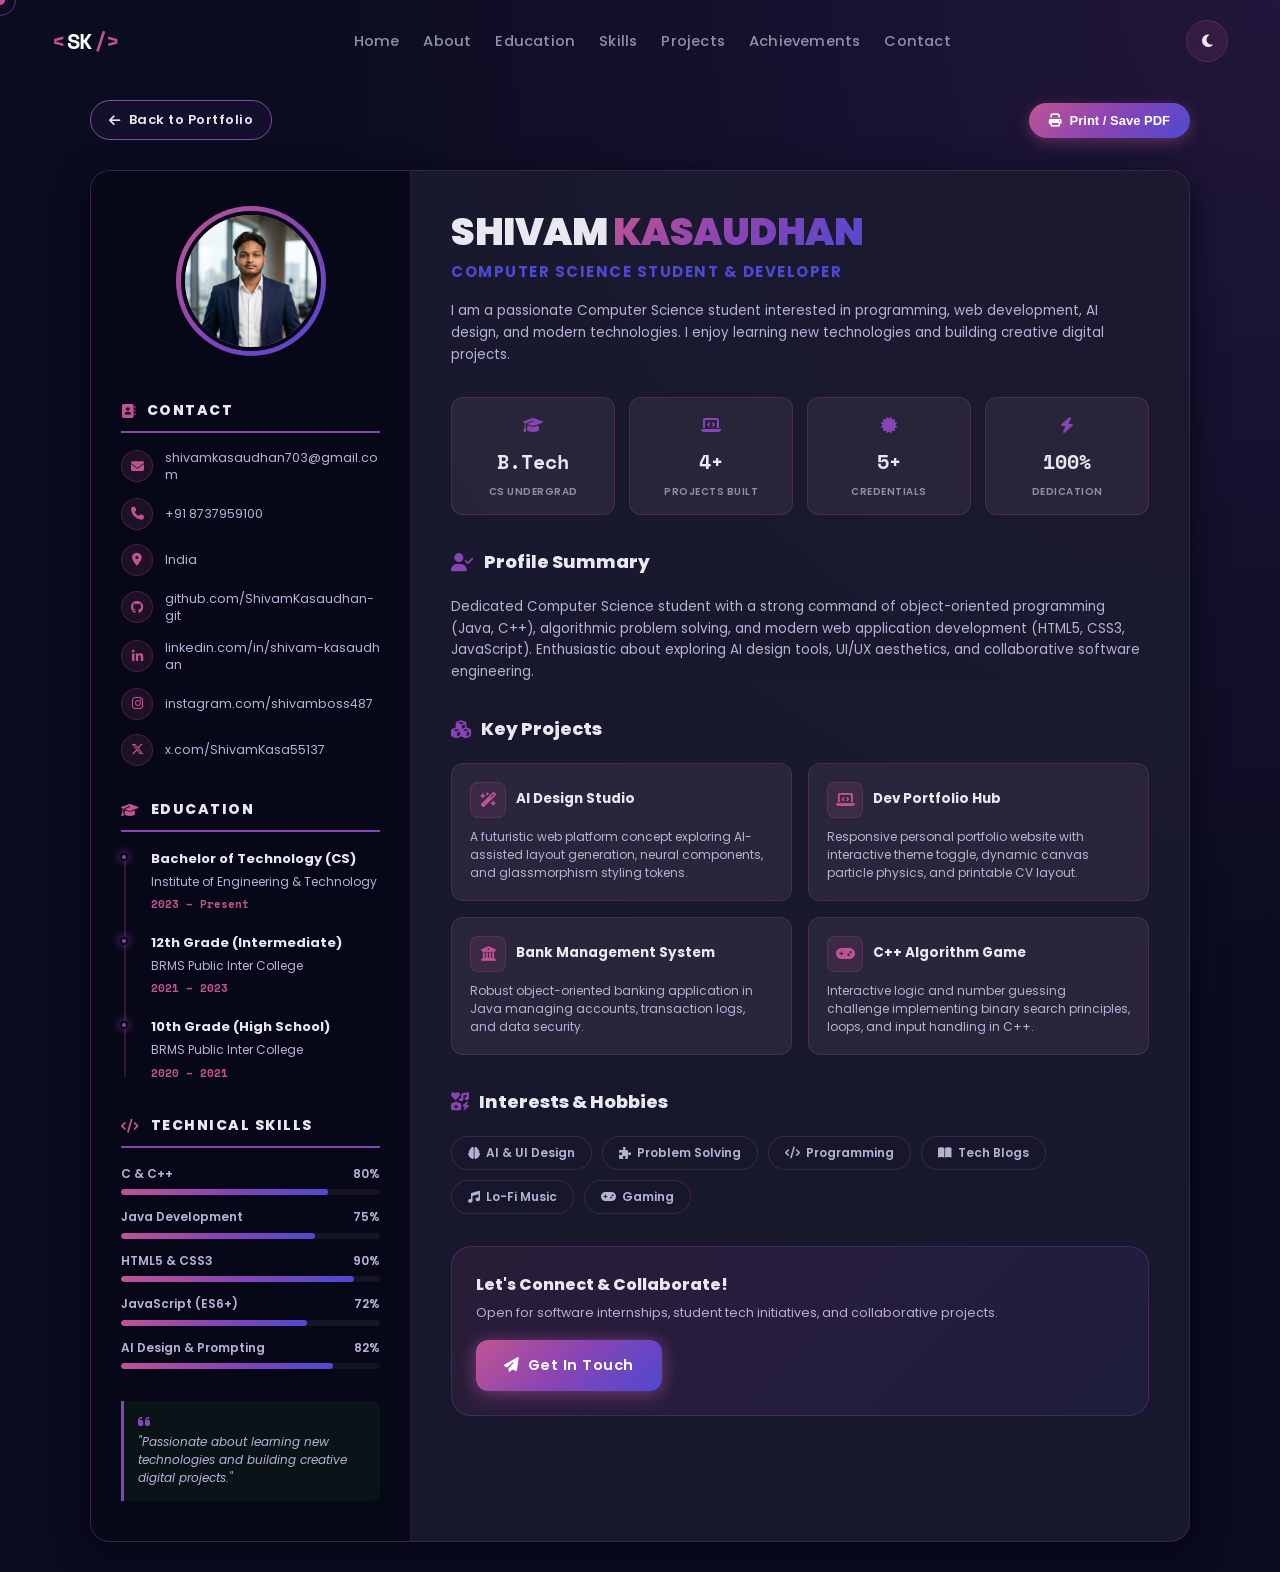
==== commit 07b489f1: "commit" ====
--- a/cv.html
+++ b/cv.html
@@ -1,13 +1,17 @@
 <!DOCTYPE html>
 <html lang="en" data-theme="dark">
+
 <head>
   <meta charset="UTF-8" />
   <meta name="viewport" content="width=device-width, initial-scale=1.0" />
   <title>Shivam Kasaudhan — Resume / CV</title>
-  <meta name="description" content="Official Resume and Curriculum Vitae of Shivam Kasaudhan, Computer Science / B.Tech student with passion for Web Development, Java, C++, and AI Design." />
+  <meta name="description"
+    content="Official Resume and Curriculum Vitae of Shivam Kasaudhan, Computer Science / B.Tech student with passion for Web Development, Java, C++, and AI Design." />
   <link rel="stylesheet" href="index.css" />
   <link rel="stylesheet" href="https://cdnjs.cloudflare.com/ajax/libs/font-awesome/6.5.0/css/all.min.css" />
-  <link href="https://fonts.googleapis.com/css2?family=Poppins:wght@300;400;500;600;700;800&family=Space+Mono:wght@400;700&display=swap" rel="stylesheet" />
+  <link
+    href="https://fonts.googleapis.com/css2?family=Poppins:wght@300;400;500;600;700;800&family=Space+Mono:wght@400;700&display=swap"
+    rel="stylesheet" />
 
   <style>
     :root {
@@ -70,6 +74,7 @@
         color: black !important;
         padding-top: 0 !important;
       }
+
       .cv-container {
         margin: 0 !important;
         width: 100% !important;
@@ -77,7 +82,12 @@
         box-shadow: none !important;
         grid-template-columns: 280px 1fr !important;
       }
-      .actions-bar, .navbar, .cursor, .cursor-follower, .scroll-progress-bar {
+
+      .actions-bar,
+      .navbar,
+      .cursor,
+      .cursor-follower,
+      .scroll-progress-bar {
         display: none !important;
       }
     }
@@ -91,15 +101,18 @@
       justify-content: space-between;
       align-items: center;
     }
+
     .actions-left {
       display: flex;
       align-items: center;
       gap: 10px;
     }
+
     .actions-right {
       display: flex;
       gap: 12px;
     }
+
     .btn-action {
       padding: 10px 20px;
       font-size: 13px;
@@ -113,12 +126,14 @@
       transition: var(--transition);
       border: none;
     }
+
     .btn-pdf {
       background: var(--gradient-main);
       color: #ffffff;
       font-weight: 800;
       box-shadow: 0 4px 15px rgba(192, 84, 147, 0.4);
     }
+
     .btn-pdf:hover {
       transform: translateY(-2px);
       box-shadow: 0 6px 20px rgba(136, 68, 180, 0.55);
@@ -133,7 +148,7 @@
       flex-direction: column;
       gap: 32px;
     }
-    
+
     .profile-section {
       text-align: center;
       display: flex;
@@ -141,14 +156,14 @@
       align-items: center;
       position: relative;
     }
-    
+
     .avatar-container {
       position: relative;
       width: 140px;
       height: 140px;
       margin-bottom: 16px;
     }
-    
+
     .avatar-ring {
       position: absolute;
       inset: -5px;
@@ -159,7 +174,9 @@
     }
 
     @keyframes rotateRing {
-      100% { transform: rotate(360deg); }
+      100% {
+        transform: rotate(360deg);
+      }
     }
 
     .avatar-pic {
@@ -167,6 +184,7 @@
       height: 100%;
       border-radius: 50%;
       object-fit: cover;
+      object-position: center 20%;
       border: 4px solid #070817;
       position: relative;
       z-index: 2;
@@ -185,6 +203,7 @@
       align-items: center;
       gap: 10px;
     }
+
     .cv-section-title i {
       color: var(--pink);
     }
@@ -196,11 +215,13 @@
       gap: 14px;
       list-style: none;
     }
+
     .contact-item {
       display: flex;
       align-items: center;
       gap: 12px;
     }
+
     .contact-icon {
       width: 32px;
       height: 32px;
@@ -214,17 +235,20 @@
       font-size: 13px;
       flex-shrink: 0;
     }
+
     .contact-info {
       font-size: 12.5px;
       color: var(--text-secondary);
       line-height: 1.4;
       word-break: break-all;
     }
+
     .contact-info a {
       color: var(--text-secondary);
       text-decoration: none;
       transition: var(--transition);
     }
+
     .contact-info a:hover {
       color: var(--accent-pink);
     }
@@ -237,6 +261,7 @@
       position: relative;
       padding-left: 15px;
     }
+
     .edu-timeline::before {
       content: '';
       position: absolute;
@@ -246,10 +271,12 @@
       width: 2px;
       background: var(--border);
     }
+
     .edu-node {
       position: relative;
       padding-left: 15px;
     }
+
     .edu-node::before {
       content: '';
       position: absolute;
@@ -263,16 +290,19 @@
       box-shadow: 0 0 10px var(--accent-purple);
       transition: var(--transition);
     }
+
     .edu-title {
       font-size: 13px;
       font-weight: 700;
       color: var(--text-primary);
     }
+
     .edu-inst {
       font-size: 12px;
       color: var(--text-secondary);
       margin-top: 2px;
     }
+
     .edu-year {
       font-size: 11px;
       font-weight: 600;
@@ -287,11 +317,13 @@
       flex-direction: column;
       gap: 12px;
     }
+
     .skill-bar-wrap {
       display: flex;
       flex-direction: column;
       gap: 5px;
     }
+
     .skill-info {
       display: flex;
       justify-content: space-between;
@@ -299,12 +331,14 @@
       font-weight: 600;
       color: var(--text-secondary);
     }
+
     .skill-track {
       height: 6px;
       background: #151525;
       border-radius: 3px;
       overflow: hidden;
     }
+
     .skill-fill {
       height: 100%;
       border-radius: 3px;
@@ -325,6 +359,7 @@
       font-style: italic;
       color: var(--text-secondary);
     }
+
     .sidebar-quote i {
       color: var(--accent-purple);
       font-size: 14px;
@@ -348,12 +383,14 @@
       line-height: 1.1;
       margin-bottom: 6px;
     }
+
     .header-info h1 span {
       background: var(--gradient-main);
       -webkit-background-clip: text;
       -webkit-text-fill-color: transparent;
       background-clip: text;
     }
+
     .header-info h2 {
       font-size: 15px;
       font-weight: 700;
@@ -362,6 +399,7 @@
       color: var(--accent-blue);
       margin-bottom: 16px;
     }
+
     .header-info p {
       font-size: 13.5px;
       color: var(--text-secondary);
@@ -375,6 +413,7 @@
       grid-template-columns: repeat(4, 1fr);
       gap: 14px;
     }
+
     .metric-card {
       background: var(--bg-card);
       border: 1px solid var(--border);
@@ -383,22 +422,26 @@
       text-align: center;
       transition: var(--transition);
     }
+
     .metric-card:hover {
       border-color: var(--border-light);
       transform: translateY(-3px);
       box-shadow: 0 10px 20px rgba(0, 0, 0, 0.2);
     }
+
     .metric-icon {
       font-size: 16px;
       color: var(--accent-purple);
       margin-bottom: 6px;
     }
+
     .metric-val {
       font-family: var(--font-mono);
       font-size: 20px;
       font-weight: 700;
       color: var(--text-primary);
     }
+
     .metric-lbl {
       font-size: 10px;
       color: var(--text-muted);
@@ -417,6 +460,7 @@
       align-items: center;
       gap: 10px;
     }
+
     .main-section-title i {
       color: var(--accent-purple);
     }
@@ -427,6 +471,7 @@
       grid-template-columns: repeat(2, 1fr);
       gap: 16px;
     }
+
     .project-card {
       background: var(--bg-card);
       border: 1px solid var(--border);
@@ -437,16 +482,19 @@
       flex-direction: column;
       gap: 10px;
     }
+
     .project-card:hover {
       border-color: var(--pink);
       transform: translateY(-3px);
       box-shadow: 0 10px 24px rgba(136, 68, 180, 0.25);
     }
+
     .proj-top {
       display: flex;
       align-items: center;
       gap: 10px;
     }
+
     .proj-icon {
       width: 36px;
       height: 36px;
@@ -459,11 +507,13 @@
       color: var(--pink);
       font-size: 15px;
     }
+
     .proj-name {
       font-size: 13.5px;
       font-weight: 700;
       color: var(--text-primary);
     }
+
     .proj-desc {
       font-size: 12px;
       color: var(--text-secondary);
@@ -476,6 +526,7 @@
       flex-wrap: wrap;
       gap: 10px;
     }
+
     .hobby-item {
       background: var(--bg-card2);
       border: 1px solid var(--border);
@@ -501,49 +552,207 @@
       flex-wrap: wrap;
       gap: 16px;
     }
+
     .banner-text h3 {
       font-size: 16px;
       font-weight: 800;
       margin-bottom: 4px;
       color: var(--text-primary);
     }
+
     .banner-text p {
       font-size: 12.5px;
       color: var(--text-secondary);
     }
 
-    /* Responsive */
-    @media (max-width: 900px) {
+    /* Responsive Media Queries */
+    @media (max-width: 991px) {
+      .hamburger {
+        display: flex;
+      }
+
+      .nav-links {
+        position: fixed;
+        top: 0;
+        right: 0;
+        width: min(300px, 80vw);
+        height: 100vh;
+        height: 100dvh;
+        background: rgba(24, 24, 45, 0.97);
+        backdrop-filter: blur(25px);
+        -webkit-backdrop-filter: blur(25px);
+        border-left: 1px solid var(--border);
+        flex-direction: column;
+        align-items: flex-start;
+        padding: 90px 24px 40px;
+        gap: 6px;
+        transform: translateX(100%);
+        transition: transform 0.35s cubic-bezier(0.4, 0, 0.2, 1);
+        z-index: 999;
+        box-shadow: -10px 0 35px rgba(1, 3, 16, 0.7);
+        overflow-y: auto;
+      }
+
+      [data-theme="light"] .nav-links {
+        background: rgba(255, 255, 255, 0.98);
+        box-shadow: -10px 0 35px rgba(0, 0, 0, 0.15);
+      }
+
+      .nav-links.open {
+        transform: translateX(0);
+      }
+
+      .nav-link {
+        width: 100%;
+        padding: 12px 14px;
+        font-size: 1rem;
+        border-radius: var(--radius-sm);
+        border-bottom: 1px solid rgba(192, 84, 147, 0.1);
+        color: var(--text-secondary);
+      }
+
+      .nav-link:hover {
+        background: rgba(192, 84, 147, 0.12);
+        color: var(--text-primary);
+      }
+
       .cv-container {
         grid-template-columns: 1fr;
-      }
+        margin: 20px auto;
+      }
+
       .cv-sidebar {
         border-right: none;
         border-bottom: 1px solid var(--border);
-        padding: 30px 20px;
-      }
+        padding: 35px 24px;
+      }
+
       .cv-main {
-        padding: 30px 20px;
-      }
+        padding: 35px 24px;
+      }
+
       .metrics-grid {
         grid-template-columns: repeat(2, 1fr);
-      }
-    }
+        gap: 12px;
+      }
+
+      .header-info h1 {
+        font-size: clamp(28px, 6vw, 36px);
+      }
+    }
+
     @media (max-width: 600px) {
+      body {
+        padding-top: 70px;
+      }
+
+      .actions-bar {
+        flex-direction: column;
+        gap: 10px;
+        align-items: stretch;
+      }
+
+      .actions-left .btn,
+      .actions-right .btn-action {
+        width: 100%;
+        justify-content: center;
+      }
+
+      .cv-container {
+        width: 96%;
+        margin: 15px auto 30px;
+        border-radius: var(--radius-md);
+      }
+
+      .cv-sidebar {
+        padding: 24px 16px;
+        gap: 24px;
+      }
+
+      .cv-main {
+        padding: 24px 16px;
+        gap: 24px;
+      }
+
       .metrics-grid {
-        grid-template-columns: 1fr;
-      }
+        grid-template-columns: repeat(2, 1fr);
+        gap: 8px;
+      }
+
+      .metric-card {
+        padding: 10px 8px;
+      }
+
+      .metric-val {
+        font-size: 17px;
+      }
+
       .projects-grid {
         grid-template-columns: 1fr;
       }
-      .actions-bar {
+
+      .work-banner {
         flex-direction: column;
-        gap: 12px;
-        align-items: stretch;
+        text-align: center;
+        gap: 14px;
+        padding: 20px 16px;
+      }
+
+      .work-banner .btn {
+        width: 100%;
+        justify-content: center;
+      }
+    }
+
+    @media (max-width: 400px) {
+      .cv-container {
+        width: 98%;
+        margin: 10px auto 20px;
+      }
+
+      .avatar-container {
+        width: 110px;
+        height: 110px;
+      }
+
+      .header-info h1 {
+        font-size: 24px;
+      }
+
+      .header-info h2 {
+        font-size: 13px;
+      }
+
+      .metric-val {
+        font-size: 15px;
+      }
+
+      .metric-lbl {
+        font-size: 9px;
+      }
+    }
+
+    @media (hover: none) and (pointer: coarse),
+    (max-width: 991px) {
+
+      .cursor,
+      .cursor-follower {
+        display: none !important;
+      }
+
+      body {
+        cursor: auto !important;
+      }
+
+      a,
+      button,
+      .btn-action {
+        cursor: pointer !important;
       }
     }
   </style>
 </head>
+
 <body>
 
   <!-- ========== CURSOR ========== -->
@@ -567,18 +776,20 @@
         <li><a href="index.html#contact" class="nav-link">Contact</a></li>
       </ul>
 
-      <button class="theme-toggle" id="themeToggle" aria-label="Toggle theme">
-        <span class="theme-icon-wrap">
-          <i class="fa-solid fa-sun sun-icon"></i>
-          <i class="fa-solid fa-moon moon-icon"></i>
-        </span>
-      </button>
-
-      <button class="hamburger" id="hamburger" aria-label="Toggle menu">
-        <span></span>
-        <span></span>
-        <span></span>
-      </button>
+      <div class="nav-actions">
+        <button class="theme-toggle" id="themeToggle" aria-label="Toggle theme">
+          <span class="theme-icon-wrap">
+            <i class="fa-solid fa-sun sun-icon"></i>
+            <i class="fa-solid fa-moon moon-icon"></i>
+          </span>
+        </button>
+
+        <button class="hamburger" id="hamburger" aria-label="Toggle menu">
+          <span></span>
+          <span></span>
+          <span></span>
+        </button>
+      </div>
     </div>
   </nav>
 
@@ -598,13 +809,14 @@
 
   <!-- CV CARD CONTAINER -->
   <div class="cv-container">
-    
+
     <!-- LEFT SIDEBAR -->
     <div class="cv-sidebar">
       <div class="profile-section">
         <div class="avatar-container">
           <div class="avatar-ring"></div>
-          <img src="profile.jpg" alt="Shivam Kasaudhan" class="avatar-pic" onerror="this.src='https://via.placeholder.com/150/18182D/C05493?text=SK'" />
+          <img src="profile.jpg" alt="Shivam Kasaudhan" class="avatar-pic"
+            onerror="this.src='https://via.placeholder.com/150/18182D/C05493?text=SK'" />
         </div>
       </div>
 
@@ -615,13 +827,13 @@
           <li class="contact-item">
             <div class="contact-icon"><i class="fa-solid fa-envelope"></i></div>
             <div class="contact-info">
-              <a href="mailto:shivam.kasaudhan.dev@gmail.com">shivam.kasaudhan.dev@gmail.com</a>
+              <a href="mailto:shivamkasaudhan703@gmail.com">shivamkasaudhan703@gmail.com</a>
             </div>
           </li>
           <li class="contact-item">
             <div class="contact-icon"><i class="fa-solid fa-phone"></i></div>
             <div class="contact-info">
-              <a href="tel:+919876543210">+91 98765 43210</a>
+              <a href="tel:+919876543210">+91 8737959100</a>
             </div>
           </li>
           <li class="contact-item">
@@ -633,13 +845,26 @@
           <li class="contact-item">
             <div class="contact-icon"><i class="fa-brands fa-github"></i></div>
             <div class="contact-info">
-              <a href="https://github.com" target="_blank">github.com</a>
+              <a href="https://github.com/ShivamKasaudhan-git" target="_blank">github.com/ShivamKasaudhan-git</a>
             </div>
           </li>
           <li class="contact-item">
             <div class="contact-icon"><i class="fa-brands fa-linkedin-in"></i></div>
             <div class="contact-info">
-              <a href="https://linkedin.com" target="_blank">linkedin.com</a>
+              <a href="https://www.linkedin.com/in/shivam-kasaudhan-046560368/"
+                target="_blank">linkedin.com/in/shivam-kasaudhan</a>
+            </div>
+          </li>
+          <li class="contact-item">
+            <div class="contact-icon"><i class="fa-brands fa-instagram"></i></div>
+            <div class="contact-info">
+              <a href="https://www.instagram.com/shivamboss487/" target="_blank">instagram.com/shivamboss487</a>
+            </div>
+          </li>
+          <li class="contact-item">
+            <div class="contact-icon"><i class="fa-brands fa-x-twitter"></i></div>
+            <div class="contact-info">
+              <a href="https://x.com/ShivamKasa55137" target="_blank">x.com/ShivamKasa55137</a>
             </div>
           </li>
         </ul>
@@ -673,23 +898,33 @@
         <div class="skills-list">
           <div class="skill-bar-wrap">
             <div class="skill-info"><span>C &amp; C++</span><span>80%</span></div>
-            <div class="skill-track"><div class="skill-fill" data-pct="80"></div></div>
+            <div class="skill-track">
+              <div class="skill-fill" data-pct="80"></div>
+            </div>
           </div>
           <div class="skill-bar-wrap">
             <div class="skill-info"><span>Java Development</span><span>75%</span></div>
-            <div class="skill-track"><div class="skill-fill" data-pct="75"></div></div>
+            <div class="skill-track">
+              <div class="skill-fill" data-pct="75"></div>
+            </div>
           </div>
           <div class="skill-bar-wrap">
             <div class="skill-info"><span>HTML5 &amp; CSS3</span><span>90%</span></div>
-            <div class="skill-track"><div class="skill-fill" data-pct="90"></div></div>
+            <div class="skill-track">
+              <div class="skill-fill" data-pct="90"></div>
+            </div>
           </div>
           <div class="skill-bar-wrap">
             <div class="skill-info"><span>JavaScript (ES6+)</span><span>72%</span></div>
-            <div class="skill-track"><div class="skill-fill" data-pct="72"></div></div>
+            <div class="skill-track">
+              <div class="skill-fill" data-pct="72"></div>
+            </div>
           </div>
           <div class="skill-bar-wrap">
             <div class="skill-info"><span>AI Design &amp; Prompting</span><span>82%</span></div>
-            <div class="skill-track"><div class="skill-fill" data-pct="82"></div></div>
+            <div class="skill-track">
+              <div class="skill-fill" data-pct="82"></div>
+            </div>
           </div>
         </div>
       </div>
@@ -703,12 +938,13 @@
 
     <!-- RIGHT CONTENT AREA -->
     <div class="cv-main">
-      
+
       <!-- HEADER INFO -->
       <div class="header-info">
         <h1>SHIVAM <span>KASAUDHAN</span></h1>
         <h2>Computer Science Student &amp; Developer</h2>
-        <p>I am a passionate Computer Science student interested in programming, web development, AI design, and modern technologies. I enjoy learning new technologies and building creative digital projects.</p>
+        <p>I am a passionate Computer Science student interested in programming, web development, AI design, and modern
+          technologies. I enjoy learning new technologies and building creative digital projects.</p>
       </div>
 
       <!-- METRICS GRID -->
@@ -739,7 +975,9 @@
       <div>
         <h3 class="main-section-title"><i class="fa-solid fa-user-check"></i> Profile Summary</h3>
         <p style="font-size: 13.5px; line-height: 1.6; color: var(--text-secondary);">
-          Dedicated Computer Science student with a strong command of object-oriented programming (Java, C++), algorithmic problem solving, and modern web application development (HTML5, CSS3, JavaScript). Enthusiastic about exploring AI design tools, UI/UX aesthetics, and collaborative software engineering.
+          Dedicated Computer Science student with a strong command of object-oriented programming (Java, C++),
+          algorithmic problem solving, and modern web application development (HTML5, CSS3, JavaScript). Enthusiastic
+          about exploring AI design tools, UI/UX aesthetics, and collaborative software engineering.
         </p>
       </div>
 
@@ -747,13 +985,14 @@
       <div>
         <h3 class="main-section-title"><i class="fa-solid fa-cubes"></i> Key Projects</h3>
         <div class="projects-grid">
-          
+
           <div class="project-card">
             <div class="proj-top">
               <div class="proj-icon"><i class="fa-solid fa-wand-magic-sparkles"></i></div>
               <div class="proj-name">AI Design Studio</div>
             </div>
-            <div class="proj-desc">A futuristic web platform concept exploring AI-assisted layout generation, neural components, and glassmorphism styling tokens.</div>
+            <div class="proj-desc">A futuristic web platform concept exploring AI-assisted layout generation, neural
+              components, and glassmorphism styling tokens.</div>
           </div>
 
           <div class="project-card">
@@ -761,15 +1000,17 @@
               <div class="proj-icon"><i class="fa-solid fa-laptop-code"></i></div>
               <div class="proj-name">Dev Portfolio Hub</div>
             </div>
-            <div class="proj-desc">Responsive personal portfolio website with interactive theme toggle, dynamic canvas particle physics, and printable CV layout.</div>
-          </div>
-          
+            <div class="proj-desc">Responsive personal portfolio website with interactive theme toggle, dynamic canvas
+              particle physics, and printable CV layout.</div>
+          </div>
+
           <div class="project-card">
             <div class="proj-top">
               <div class="proj-icon"><i class="fa-solid fa-building-columns"></i></div>
               <div class="proj-name">Bank Management System</div>
             </div>
-            <div class="proj-desc">Robust object-oriented banking application in Java managing accounts, transaction logs, and data security.</div>
+            <div class="proj-desc">Robust object-oriented banking application in Java managing accounts, transaction
+              logs, and data security.</div>
           </div>
 
           <div class="project-card">
@@ -777,7 +1018,8 @@
               <div class="proj-icon"><i class="fa-solid fa-gamepad"></i></div>
               <div class="proj-name">C++ Algorithm Game</div>
             </div>
-            <div class="proj-desc">Interactive logic and number guessing challenge implementing binary search principles, loops, and input handling in C++.</div>
+            <div class="proj-desc">Interactive logic and number guessing challenge implementing binary search
+              principles, loops, and input handling in C++.</div>
           </div>
 
         </div>
@@ -802,7 +1044,7 @@
           <h3>Let's Connect &amp; Collaborate!</h3>
           <p>Open for software internships, student tech initiatives, and collaborative projects.</p>
         </div>
-        <a href="mailto:shivam.kasaudhan.dev@gmail.com" class="btn btn-primary">
+        <a href="mailto:shivamkasaudhan703@gmail.com" class="btn btn-primary">
           <i class="fa-solid fa-paper-plane"></i> Get In Touch
         </a>
       </div>
@@ -847,4 +1089,5 @@
     });
   </script>
 </body>
-</html>
+
+</html>
--- a/index.css
+++ b/index.css
@@ -414,6 +414,13 @@
   width: 100%; 
 }
 
+/* Nav Actions Container */
+.nav-actions {
+  display: flex;
+  align-items: center;
+  gap: 12px;
+}
+
 /* Hamburger */
 .hamburger {
   display: none;
@@ -665,6 +672,7 @@
   width: 100%;
   height: 100%;
   object-fit: cover;
+  object-position: center 20%;
 }
 
 /* Floating Badges */
@@ -2241,239 +2249,7 @@
 }
 
 /* =============================================
-   RESPONSIVE — TABLET (≤ 900px)
-   ============================================= */
-@media (max-width: 900px) {
-  :root { --section-padding: 70px 0; }
-
-  /* Hero */
-  .hero-container {
-    grid-template-columns: 1fr;
-    text-align: center;
-    gap: 40px;
-  }
-
-  .hero-content { order: 2; }
-  .hero-image-wrapper { order: 1; }
-
-  .hero-description { margin: 0 auto 32px; }
-  .hero-buttons { justify-content: center; }
-  .social-links { justify-content: center; }
-
-  /* About */
-  .about-grid { grid-template-columns: 1fr; gap: 40px; }
-  .about-stats { grid-template-columns: repeat(4, 1fr); }
-  .about-details { grid-template-columns: 1fr; }
-  .about-buttons { justify-content: center; }
-  .about-text { text-align: center; }
-
-  /* Skills */
-  .skills-grid { grid-template-columns: 1fr; }
-
-  /* Contact */
-  .contact-grid { grid-template-columns: 1fr; gap: 40px; }
-
-  /* Achievements */
-  .achievements-grid { grid-template-columns: repeat(auto-fill, minmax(300px, 1fr)); gap: 26px; }
-  .achievement-card-image { height: 200px; }
-  .cert-modal { max-width: 95vw; }
-  .cert-modal-image { max-height: 40vh; }
-}
-
-/* =============================================
-   RESPONSIVE — MOBILE (≤ 600px)
-   ============================================= */
-@media (max-width: 600px) {
-  :root { --section-padding: 60px 0; }
-
-  /* Global overflow protection */
-  body { overflow-x: hidden; }
-
-  .container { padding: 0 16px; }
-
-  .section-title { font-size: clamp(1.5rem, 6vw, 2rem); }
-
-  /* Nav */
-  .hamburger { display: flex; }
-
-  .nav-links {
-    position: fixed;
-    top: 0; right: 0;
-    width: 260px;
-    height: 100vh;
-    background: var(--bg-card);
-    border-left: 1px solid var(--border);
-    flex-direction: column;
-    align-items: flex-start;
-    padding: 80px 28px 40px;
-    gap: 4px;
-    transform: translateX(100%);
-    transition: transform 0.35s cubic-bezier(0.4, 0, 0.2, 1);
-    z-index: 999;
-  }
-
-  .nav-links.open { transform: translateX(0); }
-
-  .nav-link {
-    width: 100%;
-    padding: 12px 0;
-    font-size: 1rem;
-    border-bottom: 1px solid var(--border);
-  }
-
-  /* Hero */
-  .hero { padding-top: 100px; min-height: auto; }
-
-  .hero-container { padding: 0 16px; gap: 30px; }
-
-  .hero-image-frame { width: 200px; height: 200px; }
-  .badge-1, .badge-2 { display: none; }
-
-  .hero-tag {
-    font-size: 0.72rem;
-    padding: 5px 12px;
-    gap: 6px;
-  }
-
-  .hero-title {
-    font-size: clamp(1.8rem, 7vw, 2.5rem);
-    word-break: break-word;
-    overflow-wrap: break-word;
-  }
-
-  .hero-role {
-    font-size: clamp(1rem, 4vw, 1.3rem);
-    min-height: 1.8rem;
-  }
-
-  .hero-description {
-    font-size: 0.9rem;
-    max-width: 100%;
-    padding: 0;
-  }
-
-  .hero-buttons {
-    flex-direction: column;
-    align-items: center;
-    width: 100%;
-  }
-
-  .btn {
-    width: 100%;
-    max-width: 260px;
-    justify-content: center;
-  }
-
-  .social-links {
-    justify-content: center;
-    gap: 10px;
-    margin-top: 24px;
-  }
-
-  .social-icon {
-    width: 38px;
-    height: 38px;
-    font-size: 0.9rem;
-  }
-
-  .scroll-indicator { display: none; }
-
-  /* About */
-  .about-stats { grid-template-columns: 1fr 1fr; gap: 12px; }
-  .stat-card { padding: 18px 12px; }
-  .stat-card h3 { font-size: 1.5rem; }
-  .stat-card p { font-size: 0.75rem; }
-  .stat-card i { font-size: 1.2rem; }
-  .about-details { grid-template-columns: 1fr; padding: 16px; gap: 6px; }
-  .about-buttons { flex-direction: column; align-items: center; }
-  .about-text { text-align: center; }
-  .about-text p { font-size: 0.9rem; }
-  .detail-item { justify-content: center; text-align: center; font-size: 0.82rem; }
-
-  /* Timeline */
-  .timeline-header { flex-direction: column; gap: 8px; }
-  .timeline-card { padding: 18px; }
-  .timeline-card h3 { font-size: 1rem; }
-  .timeline-card p { font-size: 0.85rem; }
-
-  /* Skills */
-  .skills-group-title { font-size: 1rem; }
-  .tech-icons { gap: 10px; }
-  .tech-icon-card { padding: 12px 8px; min-width: 60px; }
-
-  /* Projects */
-  .project-filters { gap: 8px; }
-  .filter-btn { padding: 6px 14px; font-size: 0.82rem; }
-  .projects-grid { grid-template-columns: 1fr; }
-
-  /* Hobbies */
-  .hobbies-grid { grid-template-columns: 1fr 1fr; gap: 14px; }
-  .hobby-card { padding: 20px 14px; }
-  .hobby-card h3 { font-size: 0.95rem; }
-  .hobby-card p { font-size: 0.82rem; }
-
-  /* Footer */
-  .footer-content { flex-direction: column; text-align: center; }
-  .footer-links { justify-content: center; flex-wrap: wrap; gap: 12px; }
-
-  /* Contact */
-  .contact-detail { flex-direction: column; text-align: center; align-items: center; }
-  .contact-socials { justify-content: center; }
-
-  /* Achievements */
-  .achievements-grid { grid-template-columns: 1fr; gap: 24px; }
-  .achievement-card-image { height: 200px; }
-  .achievement-card-body { padding: 22px; gap: 12px; }
-  .achievement-card-actions { padding: 0 22px 20px; }
-  .achievement-counters { gap: 10px; }
-  .achievement-counter-pill { padding: 8px 14px; font-size: 0.8rem; }
-  .achievement-counter-separator { display: none; }
-  .achievement-filters { gap: 8px; }
-  .achievement-filters .filter-btn { padding: 8px 16px; font-size: 0.85rem; }
-  .cert-modal-overlay { padding: 12px; }
-  .cert-modal-image-wrap { padding: 14px; min-height: 220px; }
-  .cert-modal-image { max-height: 35vh; }
-  .cert-modal-info { padding: 22px; }
-  .cert-modal-controls { padding: 10px; }
-
-  /* Custom cursor hidden on touch */
-  .cursor, .cursor-follower { display: none; }
-  body { cursor: auto; }
-  button { cursor: pointer; }
-}
-
-/* =============================================
-   RESPONSIVE — SMALL PHONE (≤ 400px)
-   ============================================= */
-@media (max-width: 400px) {
-  .container { padding: 0 12px; }
-
-  .hero-container { padding: 0 12px; }
-
-  .hero-title {
-    font-size: clamp(1.5rem, 8vw, 2rem);
-  }
-
-  .hero-role {
-    font-size: clamp(0.9rem, 3.5vw, 1.1rem);
-  }
-
-  .hero-image-frame { width: 180px; height: 180px; }
-
-  .hero-tag { font-size: 0.65rem; padding: 4px 10px; }
-
-  .about-stats { grid-template-columns: 1fr 1fr; gap: 8px; }
-  .stat-card { padding: 14px 8px; }
-  .stat-card h3 { font-size: 1.3rem; }
-
-  .hobbies-grid { grid-template-columns: 1fr; }
-
-  .achievement-counter-pill { padding: 6px 10px; font-size: 0.72rem; }
-  .achievement-filters .filter-btn { padding: 6px 12px; font-size: 0.78rem; }
-}
-
-/* =============================================
-   ✨ VISUAL ENHANCEMENTS
+   ✨ VISUAL ENHANCEMENTS & KEYFRAMES
    ============================================= */
 
 /* ---- Hero Ambient Orbs ---- */
@@ -2487,7 +2263,7 @@
 .hero-orb-1 {
   width: 420px;
   height: 420px;
-  background: radial-gradient(circle, rgba(50, 205, 50, 0.18) 0%, transparent 70%);
+  background: radial-gradient(circle, rgba(192, 84, 147, 0.22) 0%, transparent 70%);
   top: 10%;
   left: -8%;
   animation: orbFloat 8s ease-in-out infinite;
@@ -2496,7 +2272,7 @@
 .hero-orb-2 {
   width: 300px;
   height: 300px;
-  background: radial-gradient(circle, rgba(0, 255, 255, 0.12) 0%, transparent 70%);
+  background: radial-gradient(circle, rgba(78, 73, 209, 0.22) 0%, transparent 70%);
   bottom: 5%;
   right: 5%;
   animation: orbFloat 10s ease-in-out infinite reverse;
@@ -2511,7 +2287,7 @@
 
 /* ---- Navbar Aurora Glow (scrolled) ---- */
 .navbar.scrolled {
-  box-shadow: 0 1px 40px rgba(50, 205, 50, 0.08);
+  box-shadow: 0 1px 40px rgba(192, 84, 147, 0.15);
 }
 
 .navbar.scrolled::after {
@@ -2521,48 +2297,29 @@
   left: 10%;
   width: 80%;
   height: 1px;
-  background: linear-gradient(90deg, transparent, var(--accent), transparent);
+  background: linear-gradient(90deg, transparent, var(--pink), var(--purple), transparent);
   opacity: 0.6;
 }
 
 /* ---- Nav logo glow pulse on hover ---- */
-.nav-logo {
-  position: relative;
-}
 .nav-logo:hover {
-  text-shadow: 0 0 20px rgba(50, 205, 50, 0.6);
+  text-shadow: 0 0 20px rgba(192, 84, 147, 0.6);
 }
 
 /* ---- Active nav link indicator dot ---- */
 .nav-link.active {
-  color: var(--accent) !important;
-}
-
-/* ---- Hero role text gradient (applied via JS after typing completes) ---- */
-/* Note: shimmer applied to .hero-role via JS class .role-shimmer-active */
-.role-shimmer-active {
-  background: linear-gradient(120deg, var(--accent) 0%, var(--accent-2) 50%, var(--accent) 100%);
-  background-size: 200% auto;
-  -webkit-background-clip: text;
-  background-clip: text;
-  -webkit-text-fill-color: transparent;
-  animation: shimmerText 3s linear infinite;
-}
-
-@keyframes shimmerText {
-  to { background-position: 200% center; }
-}
-
-
-/* ---- Hero "Available" tag — extra shimmer ring ---- */
+  color: var(--pink) !important;
+}
+
+/* ---- Hero "Available" tag ---- */
 .hero-tag {
-  box-shadow: 0 0 0 4px rgba(50, 205, 50, 0.06);
+  box-shadow: 0 0 0 4px rgba(192, 84, 147, 0.08);
   animation: fadeInDown 0.6s ease both, tagPulse 3s ease-in-out 1s infinite;
 }
 
 @keyframes tagPulse {
-  0%, 100% { box-shadow: 0 0 0 4px rgba(50, 205, 50, 0.06); }
-  50% { box-shadow: 0 0 0 8px rgba(50, 205, 50, 0.12); }
+  0%, 100% { box-shadow: 0 0 0 4px rgba(192, 84, 147, 0.08); }
+  50% { box-shadow: 0 0 0 8px rgba(192, 84, 147, 0.16); }
 }
 
 /* ---- Profile Avatar inner glow sweep ---- */
@@ -2571,7 +2328,7 @@
   position: absolute;
   inset: 0;
   border-radius: 50%;
-  background: conic-gradient(from 0deg, transparent 60%, rgba(50, 205, 50, 0.25) 80%, transparent 100%);
+  background: conic-gradient(from 0deg, transparent 60%, rgba(192, 84, 147, 0.3) 80%, transparent 100%);
   animation: rotate 5s linear infinite;
   z-index: 1;
 }
@@ -2590,20 +2347,12 @@
   display: block;
   width: 60px;
   height: 3px;
-  background: linear-gradient(90deg, var(--accent), var(--accent-2));
+  background: var(--gradient);
   margin: 0 auto;
   border-radius: 2px;
   margin-top: -20px;
   opacity: 0.4;
   filter: blur(2px);
-}
-
-/* ---- Stat cards — animated number glow ---- */
-.stat-card h3 {
-  background: linear-gradient(135deg, var(--text-primary), var(--accent));
-  -webkit-background-clip: text;
-  background-clip: text;
-  -webkit-text-fill-color: transparent;
 }
 
 /* ---- Project card shimmer on hover ---- */
@@ -2619,7 +2368,7 @@
   left: -100%;
   width: 60%;
   height: 200%;
-  background: linear-gradient(105deg, transparent 40%, rgba(50, 205, 50, 0.07) 50%, transparent 60%);
+  background: linear-gradient(105deg, transparent 40%, rgba(192, 84, 147, 0.1) 50%, transparent 60%);
   transform: skewX(-15deg);
   transition: left 0.6s ease, top 0.6s ease;
   pointer-events: none;
@@ -2644,8 +2393,8 @@
 
 /* ---- Tech icon card glow on hover ---- */
 .tech-icon-card:hover {
-  background: rgba(50, 205, 50, 0.06);
-  box-shadow: 0 0 20px rgba(50, 205, 50, 0.2), 0 12px 25px var(--accent-glow);
+  background: rgba(192, 84, 147, 0.1);
+  box-shadow: 0 0 20px rgba(136, 68, 180, 0.3), 0 12px 25px var(--accent-glow);
 }
 
 /* ---- Timeline card left accent bar ---- */
@@ -2660,7 +2409,7 @@
   position: absolute;
   left: 0; top: 0; bottom: 0;
   width: 3px;
-  background: linear-gradient(to bottom, var(--accent), var(--accent-2), transparent);
+  background: var(--gradient);
   border-radius: 3px 0 0 3px;
   opacity: 0;
   transition: opacity 0.3s;
@@ -2678,7 +2427,7 @@
   content: '';
   position: absolute;
   inset: -2px;
-  background: linear-gradient(135deg, var(--accent), var(--accent-2), var(--accent));
+  background: var(--gradient);
   border-radius: calc(var(--radius-lg) + 2px);
   opacity: 0;
   z-index: -1;
@@ -2687,181 +2436,33 @@
   animation: gradientShift 4s ease infinite;
 }
 
-.contact-form-wrapper:hover::before { opacity: 0.3; }
+.contact-form-wrapper:hover::before { opacity: 0.35; }
 
 @keyframes gradientShift {
   0%, 100% { background-position: 0% 50%; }
   50% { background-position: 100% 50%; }
 }
 
-/* ---- Send button ripple ---- */
-#sendBtn {
-  position: relative;
-  overflow: hidden;
-}
-
-#sendBtn::after {
-  content: '';
-  position: absolute;
-  border-radius: 50%;
-  background: rgba(255, 255, 255, 0.25);
-  width: 0; height: 0;
-  top: 50%; left: 50%;
-  transform: translate(-50%, -50%);
-  transition: width 0.4s ease, height 0.4s ease, opacity 0.4s ease;
-  opacity: 0;
-}
-
-#sendBtn:active::after {
-  width: 300px;
-  height: 300px;
-  opacity: 0;
-}
-
-/* ---- Footer enhancements ---- */
-.footer {
-  position: relative;
-  overflow: hidden;
-}
-
+/* ---- Footer glow ---- */
 .footer-glow {
   position: absolute;
   top: 0; left: 50%;
   transform: translateX(-50%);
   width: 600px; height: 2px;
-  background: linear-gradient(90deg, transparent, var(--accent), var(--accent-2), var(--accent), transparent);
+  background: linear-gradient(90deg, transparent, var(--pink), var(--purple), var(--blue), transparent);
   opacity: 0.6;
 }
 
-.footer-bottom {
-  text-align: center;
-  padding-top: 18px;
-  margin-top: 18px;
-  border-top: 1px solid var(--border);
-  font-size: 0.82rem;
-  color: var(--text-muted);
-  font-family: var(--font-mono);
-  letter-spacing: 0.5px;
-}
-
-.footer-heart {
-  color: #ff6b6b;
-  animation: heartbeat 1.4s ease-in-out infinite;
-  display: inline-block;
-}
-
-@keyframes heartbeat {
-  0%, 100% { transform: scale(1); }
-  14% { transform: scale(1.3); }
-  28% { transform: scale(1); }
-  42% { transform: scale(1.2); }
-  70% { transform: scale(1); }
-}
-
-.footer-code {
-  color: var(--accent);
-  font-family: var(--font-mono);
-}
-
-/* ---- Scroll reveal — staggered animation ---- */
-.stat-card.reveal:nth-child(1) { transition-delay: 0.05s; }
-.stat-card.reveal:nth-child(2) { transition-delay: 0.15s; }
-.stat-card.reveal:nth-child(3) { transition-delay: 0.25s; }
-.stat-card.reveal:nth-child(4) { transition-delay: 0.35s; }
-
-/* ---- Back to top — shimmer border ---- */
-.back-to-top {
-  background: linear-gradient(135deg, var(--accent), #28a428);
-  border: 1px solid rgba(50, 205, 50, 0.4);
-}
-
-.back-to-top:hover {
-  background: linear-gradient(135deg, #28a428, var(--accent));
-}
-
-/* ---- Section headers — animated underline ---- */
-.section-title .highlight::after {
-  animation: underlineGrow 1s ease 0.5s both;
-}
-
-@keyframes underlineGrow {
-  from { width: 0; opacity: 0; }
-  to { width: 100%; opacity: 1; }
-}
-
-/* ---- Social icons — sequential pop-in ---- */
-.social-links .social-icon:nth-child(1) { animation-delay: 0.4s; }
-.social-links .social-icon:nth-child(2) { animation-delay: 0.55s; }
-.social-links .social-icon:nth-child(3) { animation-delay: 0.7s; }
-.social-links .social-icon:nth-child(4) { animation-delay: 0.85s; }
-
-/* ---- Skill bar gradient glow ---- */
-.skill-bar-fill {
-  box-shadow: 0 0 8px rgba(50, 205, 50, 0.4);
-}
-
-/* ---- Scrollbar thumb — gradient ---- */
-::-webkit-scrollbar-thumb {
-  background: linear-gradient(to bottom, var(--accent), var(--accent-2));
-}
-
-
-/* =============================================
-   🌗 LIGHT THEME VARIABLES
-   ============================================= */
-[data-theme="light"] {
-  --bg-primary:      #f4f6fb;
-  --bg-secondary:    #eaecf5;
-  --bg-card:         #ffffff;
-  --bg-card-hover:   #f0f2fa;
-  --accent:          #1a8a1a;
-  --accent-glow:     rgba(26, 138, 26, 0.25);
-  --accent-2:        #0099aa;
-  --text-primary:    #111122;
-  --text-secondary:  #44445a;
-  --text-muted:      #888899;
-  --border:          rgba(26, 138, 26, 0.18);
-  --border-hover:    rgba(26, 138, 26, 0.5);
-}
-
-/* Smooth theme transition on html */
-html.theme-transitioning,
-html.theme-transitioning *,
-html.theme-transitioning *::before,
-html.theme-transitioning *::after {
-  transition:
-    background-color 0.45s cubic-bezier(0.4, 0, 0.2, 1),
-    color 0.45s cubic-bezier(0.4, 0, 0.2, 1),
-    border-color 0.45s cubic-bezier(0.4, 0, 0.2, 1),
-    box-shadow 0.45s cubic-bezier(0.4, 0, 0.2, 1) !important;
-}
-
-/* Light mode hero grid */
-[data-theme="light"] .hero-grid {
-  opacity: 0.5;
-}
-
-/* Light mode hero orbs */
-[data-theme="light"] .hero-orb-1 {
-  background: radial-gradient(circle, rgba(26, 138, 26, 0.12) 0%, transparent 70%);
-}
-[data-theme="light"] .hero-orb-2 {
-  background: radial-gradient(circle, rgba(0, 153, 170, 0.09) 0%, transparent 70%);
-}
-
-
-/* =============================================
-   📊 SCROLL PROGRESS BAR
-   ============================================= */
+/* ---- Scroll progress bar ---- */
 .scroll-progress-bar {
   position: fixed;
   top: 0; left: 0;
   height: 3px;
   width: 0%;
-  background: linear-gradient(90deg, var(--accent), var(--accent-2), var(--accent));
+  background: var(--gradient);
   background-size: 200% auto;
   animation: progressShimmer 2s linear infinite;
-  z-index: 9999;
+  z-index: 99999;
   border-radius: 0 2px 2px 0;
   transition: width 0.1s linear;
 }
@@ -2870,15 +2471,12 @@
   to { background-position: 200% center; }
 }
 
-
-/* =============================================
-   🌗 THEME TOGGLE BUTTON
-   ============================================= */
+/* ---- Theme Toggle Button ---- */
 .theme-toggle {
   width: 42px;
   height: 42px;
   border-radius: 50%;
-  background: rgba(50, 205, 50, 0.08);
+  background: rgba(192, 84, 147, 0.12);
   border: 1.5px solid var(--border);
   display: flex;
   align-items: center;
@@ -2891,8 +2489,8 @@
 }
 
 .theme-toggle:hover {
-  background: var(--accent);
-  border-color: var(--accent);
+  background: var(--gradient);
+  border-color: transparent;
   transform: rotate(20deg) scale(1.05);
 }
 
@@ -2922,62 +2520,7 @@
   color: #fff;
 }
 
-
-/* =============================================
-   🎯 NAV ACTIVE PILL INDICATOR
-   ============================================= */
-.nav-links {
-  position: relative;
-}
-
-.nav-active-pill {
-  position: absolute;
-  bottom: -4px;
-  left: 0;
-  height: 2px;
-  background: linear-gradient(90deg, var(--accent), var(--accent-2));
-  border-radius: 1px;
-  transition: left 0.35s cubic-bezier(0.4, 0, 0.2, 1),
-              width 0.35s cubic-bezier(0.4, 0, 0.2, 1);
-  pointer-events: none;
-}
-
-
-/* =============================================
-   🖱️ CURSOR — HOVER STATES
-   ============================================= */
-.cursor.cursor-hover {
-  width: 16px;
-  height: 16px;
-  background: var(--accent-2);
-  mix-blend-mode: difference;
-}
-
-.cursor-follower.cursor-hover {
-  width: 50px;
-  height: 50px;
-  border-color: var(--accent-2);
-  opacity: 0.25;
-}
-
-/* Typing caret */
-.type-caret {
-  color: var(--accent);
-  animation: caretBlink 0.85s step-end infinite;
-  font-weight: 300;
-  margin-left: 2px;
-  display: inline;
-}
-
-@keyframes caretBlink {
-  0%, 100% { opacity: 1; }
-  50%       { opacity: 0; }
-}
-
-
-/* =============================================
-   🎆 PARTICLE CANVAS
-   ============================================= */
+/* ---- Particle Canvas ---- */
 .hero-particles {
   position: absolute;
   inset: 0;
@@ -2987,185 +2530,919 @@
   z-index: 0;
 }
 
-/* Make hero content sit above canvas */
-.hero-container {
-  z-index: 2;
-}
-.hero-grid, .hero-orb, .scroll-indicator {
-  z-index: 1;
-}
-
 
 /* =============================================
-   🎞️ ADVANCED SCROLL REVEAL ANIMATIONS
+   📱 ULTRA-RESPONSIVE MEDIA QUERIES SYSTEM
+   Targeted Breakpoints:
+   • ≥ 1400px : Extra Large Desktop / 4K
+   • 1025px - 1399px : Standard Desktop / Laptop
+   • 769px - 1024px : Tablets Landscape & Portrait
+   • 577px - 768px : Small Tablets & Phablets
+   • 401px - 576px : Standard Mobile Devices
+   • ≤ 400px : Compact Mobile Devices (iPhone SE, Galaxy Fold)
+   • Landscape Mobile Orientation
+   • Touch & Pointer Optimizations
    ============================================= */
 
-/* Base hidden state */
-.reveal {
-  opacity: 0;
-  transition: opacity 0.65s cubic-bezier(0.16, 1, 0.3, 1),
-              transform 0.65s cubic-bezier(0.16, 1, 0.3, 1);
-}
-
-/* Fade Up */
-.reveal-fade-up {
-  transform: translateY(36px);
-}
-.reveal-fade-up.visible {
-  opacity: 1;
-  transform: translateY(0);
-}
-
-/* Fade Left (enter from left) */
-.reveal-fade-left {
-  transform: translateX(-36px);
-}
-.reveal-fade-left.visible {
-  opacity: 1;
-  transform: translateX(0);
-}
-
-/* Fade Right (enter from right) */
-.reveal-fade-right {
-  transform: translateX(36px);
-}
-.reveal-fade-right.visible {
-  opacity: 1;
-  transform: translateX(0);
-}
-
-/* Scale In */
-.reveal-scale-in {
-  transform: scale(0.88) translateY(20px);
-}
-.reveal-scale-in.visible {
-  opacity: 1;
-  transform: scale(1) translateY(0);
-}
-
-/* Visible baseline for all types */
-.reveal.visible {
-  opacity: 1;
-  transform: none;
-}
-
-
-/* =============================================
-   ⏱️ TIMELINE — ANIMATED LINE
-   ============================================= */
-/* Hide the CSS ::before line when we inject the JS-animated one */
-.timeline-line-animated ~ .timeline::before {
-  display: none;
-}
-
-.timeline-line-animated {
-  position: absolute;
-  left: 18px;
-  top: 0;
-  width: 2px;
-  height: 0;
-  background: linear-gradient(to bottom, var(--accent), var(--accent-2), transparent);
-  border-radius: 1px;
-  transition: height 1.8s cubic-bezier(0.16, 1, 0.3, 1);
-  z-index: 0;
-}
-
-.timeline-line-animated.animate {
-  height: 100%;
-}
-
-
-/* =============================================
-   🃏 PROJECT CARDS — 3D LIFT
-   ============================================= */
-.project-card {
-  transform-style: preserve-3d;
-  will-change: transform;
-}
-
-.project-card:hover {
-  transform: translateY(-8px) rotate3d(1, 0.5, 0, 3deg);
-  box-shadow:
-    0 24px 48px rgba(0, 0, 0, 0.45),
-    0 0 0 1px var(--border-hover),
-    0 0 40px var(--accent-glow);
-}
-
-/* Project card gradient border reveal */
-.project-card::after {
-  content: '';
-  position: absolute;
-  inset: 0;
-  border-radius: var(--radius-lg);
-  background: linear-gradient(135deg, transparent 40%, rgba(50, 205, 50, 0.06) 60%, transparent 80%);
-  opacity: 0;
-  transition: opacity 0.4s;
-  pointer-events: none;
-}
-
-.project-card:hover::after {
-  opacity: 1;
-}
-
-
-/* =============================================
-   📊 SKILL BARS — GLOW PULSE EDGE
-   ============================================= */
-.skill-bar-fill::before {
-  content: '';
-  position: absolute;
-  right: 0; top: 0;
-  width: 4px; height: 100%;
-  background: rgba(255, 255, 255, 0.8);
-  border-radius: 2px;
-  filter: blur(2px);
-  animation: skillEdgePulse 1.5s ease-in-out infinite;
-}
-
-@keyframes skillEdgePulse {
-  0%, 100% { opacity: 0.5; }
-  50%       { opacity: 1; box-shadow: 0 0 8px rgba(255, 255, 255, 0.6); }
-}
-
-
-/* =============================================
-   🏷️ SECTION HEADER UNDERLINE ANIMATION
-   ============================================= */
-.section-header .highlight::after {
-  width: 0;
-}
-.section-header.visible .highlight::after {
+/* ---- Global Overflow Prevention ---- */
+html, body {
   width: 100%;
-  transition: width 0.9s cubic-bezier(0.16, 1, 0.3, 1) 0.3s;
-}
-
-
-/* =============================================
-   🌟 HERO BUTTONS — MAGNETIC RESET SAFETY
-   ============================================= */
-.btn {
-  transition: var(--transition), transform 0.25s cubic-bezier(0.34, 1.56, 0.64, 1);
-  will-change: transform;
-}
-
-
-/* =============================================
-   📱 THEME TOGGLE MOBILE — SHOW BESIDE HAMBURGER
-   ============================================= */
+  max-width: 100%;
+  overflow-x: hidden;
+  position: relative;
+}
+
+/* ---- 1. Extra-Large Displays (≥ 1400px) ---- */
+@media (min-width: 1400px) {
+  .container {
+    max-width: 1320px;
+  }
+  .nav-container {
+    max-width: 1320px;
+  }
+  .hero-container {
+    max-width: 1320px;
+    gap: 80px;
+  }
+  .hero-title {
+    font-size: 3.8rem;
+  }
+}
+
+/* ---- 2. Standard Desktops & Laptops (1025px – 1399px) ---- */
+@media (max-width: 1200px) {
+  .container {
+    max-width: 100%;
+    padding: 0 28px;
+  }
+  .nav-container {
+    padding: 0 28px;
+  }
+  .hero-container {
+    gap: 40px;
+  }
+  .nav-links {
+    gap: 16px;
+  }
+  .nav-link {
+    font-size: 0.88rem;
+  }
+  .about-grid {
+    gap: 40px;
+  }
+  .contact-grid {
+    gap: 40px;
+  }
+}
+
+/* ---- 3. Tablets & Small Laptops (≤ 991px) ---- */
+@media (max-width: 991px) {
+  :root {
+    --section-padding: 75px 0;
+  }
+
+  /* Fixed Top Navbar */
+  .navbar {
+    position: fixed !important;
+    top: 0 !important;
+    left: 0 !important;
+    right: 0 !important;
+    width: 100% !important;
+    z-index: 10000 !important;
+    padding: 14px 0 !important;
+    background: rgba(10, 12, 32, 0.96) !important;
+    backdrop-filter: blur(20px) !important;
+    -webkit-backdrop-filter: blur(20px) !important;
+    border-bottom: 1px solid var(--border) !important;
+    box-shadow: 0 8px 30px rgba(1, 3, 16, 0.6) !important;
+  }
+
+  [data-theme="light"] .navbar {
+    background: rgba(248, 250, 252, 0.96) !important;
+    box-shadow: 0 4px 20px rgba(0, 0, 0, 0.08) !important;
+  }
+
+  .nav-container {
+    padding: 0 20px !important;
+    width: 100% !important;
+    display: flex !important;
+    align-items: center !important;
+    justify-content: space-between !important;
+  }
+
+  .nav-brand {
+    display: flex !important;
+    align-items: center !important;
+    gap: 10px !important;
+  }
+
+  .hamburger {
+    display: flex !important;
+    z-index: 100001 !important;
+    cursor: pointer !important;
+  }
+
+  /* Mobile Drawer Menu (Hidden off-screen until .open) */
+  .nav-links {
+    position: fixed !important;
+    top: 0 !important;
+    right: 0 !important;
+    width: min(300px, 82vw) !important;
+    height: 100vh !important;
+    height: 100dvh !important;
+    background: rgba(24, 24, 45, 0.98) !important;
+    backdrop-filter: blur(25px) !important;
+    -webkit-backdrop-filter: blur(25px) !important;
+    border-left: 1px solid var(--border) !important;
+    flex-direction: column !important;
+    align-items: stretch !important;
+    justify-content: flex-start !important;
+    padding: 85px 24px 40px !important;
+    gap: 4px !important;
+    transform: translateX(100%) !important;
+    transition: transform 0.35s cubic-bezier(0.4, 0, 0.2, 1) !important;
+    z-index: 99999 !important;
+    box-shadow: -10px 0 40px rgba(1, 3, 16, 0.8) !important;
+    overflow-y: auto !important;
+    pointer-events: none;
+    visibility: hidden;
+  }
+
+  [data-theme="light"] .nav-links {
+    background: rgba(255, 255, 255, 0.98) !important;
+    box-shadow: -10px 0 40px rgba(0, 0, 0, 0.15) !important;
+  }
+
+  .nav-links.open {
+    transform: translateX(0) !important;
+    pointer-events: all !important;
+    visibility: visible !important;
+  }
+
+  .nav-link {
+    width: 100% !important;
+    padding: 13px 16px !important;
+    font-size: 1rem !important;
+    font-weight: 600 !important;
+    border-radius: var(--radius-sm) !important;
+    border-bottom: 1px solid rgba(192, 84, 147, 0.12) !important;
+    color: var(--text-secondary) !important;
+    display: block !important;
+    transition: var(--transition) !important;
+  }
+
+  .nav-link:hover,
+  .nav-link.active {
+    background: rgba(192, 84, 147, 0.15) !important;
+    color: #ffffff !important;
+    border-bottom-color: var(--pink) !important;
+  }
+
+  [data-theme="light"] .nav-link:hover,
+  [data-theme="light"] .nav-link.active {
+    color: var(--purple) !important;
+    background: rgba(136, 68, 180, 0.1) !important;
+  }
+
+  .nav-link::after {
+    display: none !important;
+  }
+
+  /* Hero Layout */
+  .hero {
+    min-height: auto !important;
+    padding: 110px 0 65px !important;
+  }
+
+  .hero-container {
+    grid-template-columns: 1fr !important;
+    text-align: center !important;
+    gap: 36px !important;
+  }
+
+  .hero-content {
+    order: 2 !important;
+    display: flex !important;
+    flex-direction: column !important;
+    align-items: center !important;
+  }
+
+  .hero-image-wrapper {
+    order: 1 !important;
+    margin: 0 auto !important;
+  }
+
+  .hero-image-frame {
+    width: 240px !important;
+    height: 240px !important;
+  }
+
+  .ring-1 {
+    inset: -14px !important;
+  }
+
+  .ring-2 {
+    inset: -26px !important;
+  }
+
+  .badge-1 {
+    bottom: 10px !important;
+    left: -15px !important;
+  }
+
+  .badge-2 {
+    top: 15px !important;
+    right: -15px !important;
+  }
+
+  .hero-description {
+    margin: 0 auto 28px !important;
+    max-width: 540px !important;
+  }
+
+  .hero-buttons {
+    justify-content: center !important;
+    width: 100% !important;
+  }
+
+  .social-links {
+    justify-content: center !important;
+    margin-top: 24px !important;
+  }
+
+  /* About Section */
+  .about-grid {
+    grid-template-columns: 1fr !important;
+    gap: 36px !important;
+  }
+
+  .about-stats {
+    grid-template-columns: repeat(2, 1fr) !important;
+    gap: 16px !important;
+  }
+
+  .about-text {
+    text-align: center !important;
+  }
+
+  .about-details {
+    grid-template-columns: repeat(2, 1fr) !important;
+    text-align: left !important;
+  }
+
+  .about-buttons {
+    justify-content: center !important;
+  }
+
+  /* Skills Section */
+  .skills-grid {
+    grid-template-columns: 1fr !important;
+    gap: 30px !important;
+  }
+
+  /* Projects Section */
+  .projects-grid {
+    grid-template-columns: repeat(auto-fit, minmax(min(100%, 300px), 1fr)) !important;
+    gap: 24px !important;
+  }
+
+  /* Achievements Section */
+  .achievements-grid {
+    grid-template-columns: repeat(auto-fill, minmax(min(100%, 300px), 1fr)) !important;
+    gap: 24px !important;
+  }
+
+  /* Contact Section */
+  .contact-grid {
+    grid-template-columns: 1fr !important;
+    gap: 36px !important;
+  }
+
+  .contact-intro {
+    text-align: center !important;
+  }
+
+  .contact-detail-list {
+    align-items: center !important;
+  }
+
+  .contact-socials {
+    justify-content: center !important;
+  }
+}
+
+/* ---- 4. Small Tablets & Phablets (≤ 768px) ---- */
+@media (max-width: 768px) {
+  :root {
+    --section-padding: 60px 0;
+  }
+
+  .container {
+    padding: 0 20px;
+  }
+
+  .section-header {
+    margin-bottom: 40px;
+  }
+
+  .section-title {
+    font-size: clamp(1.75rem, 5.5vw, 2.25rem);
+  }
+
+  /* Timeline */
+  .timeline {
+    padding-left: 0;
+  }
+
+  .timeline::before {
+    left: 12px;
+  }
+
+  .timeline-item {
+    padding-left: 40px;
+    margin-bottom: 28px;
+  }
+
+  .timeline-dot {
+    left: 5px;
+    top: 20px;
+    width: 16px;
+    height: 16px;
+  }
+
+  .timeline-card {
+    padding: 20px 16px;
+  }
+
+  .timeline-header {
+    flex-direction: column;
+    align-items: flex-start;
+    gap: 6px;
+  }
+
+  /* Tech Icons */
+  .tech-icons {
+    gap: 12px;
+  }
+
+  .tech-icon-card {
+    padding: 16px 12px;
+    min-width: 80px;
+    flex: 1 1 80px;
+    max-width: 120px;
+  }
+
+  /* Hobbies */
+  .hobbies-grid {
+    grid-template-columns: repeat(2, 1fr);
+    gap: 16px;
+  }
+
+  /* Achievement Counters */
+  .achievement-counters {
+    gap: 10px;
+    margin-bottom: 28px;
+  }
+
+  .achievement-counter-pill {
+    padding: 8px 16px;
+    font-size: 0.82rem;
+  }
+
+  /* Footer */
+  .footer-content {
+    flex-direction: column;
+    text-align: center;
+    gap: 18px;
+  }
+
+  .footer-links {
+    justify-content: center;
+    flex-wrap: wrap;
+    gap: 14px 20px;
+  }
+}
+
+/* ---- 5. Standard Mobile Screens (≤ 600px / ≤ 576px) ---- */
 @media (max-width: 600px) {
+  :root {
+    --section-padding: 50px 0;
+  }
+
+  .container {
+    padding: 0 16px;
+  }
+
+  /* Navbar at Very Top */
+  .navbar {
+    padding: 10px 0 !important;
+  }
+
+  .nav-container {
+    padding: 0 16px !important;
+  }
+
+  .nav-logo {
+    font-size: 1.2rem;
+  }
+
+  .nav-brand {
+    gap: 8px;
+  }
+
+  .nav-status-pulse {
+    width: 20px;
+    height: 20px;
+  }
+
+  .pulse-dot {
+    width: 6px;
+    height: 6px;
+  }
+
   .theme-toggle {
-    width: 36px;
-    height: 36px;
-  }
+    width: 38px;
+    height: 38px;
+  }
+
+  /* Hero Section */
+  .hero {
+    padding-top: 90px !important;
+    padding-bottom: 50px !important;
+  }
+
+  .hero-container {
+    padding: 0 16px;
+    gap: 24px;
+  }
+
+  .hero-image-frame {
+    width: 200px;
+    height: 200px;
+  }
+
+  .ring-1 {
+    inset: -10px;
+  }
+
+  .ring-2 {
+    inset: -18px;
+  }
+
+  .badge-1,
+  .badge-2 {
+    display: none;
+  }
+
+  .hero-tag {
+    font-size: 0.72rem;
+    padding: 5px 12px;
+    margin-bottom: 12px;
+    white-space: normal;
+    text-align: center;
+  }
+
+  .hero-title {
+    font-size: clamp(1.65rem, 7.5vw, 2.2rem);
+    line-height: 1.2;
+    margin-bottom: 12px;
+    word-break: break-word;
+    overflow-wrap: break-word;
+  }
+
+  .hero-role {
+    font-size: clamp(1.05rem, 4.5vw, 1.35rem);
+    min-height: 1.8rem;
+    margin-top: 6px;
+  }
+
+  .hero-description {
+    font-size: 0.92rem;
+    line-height: 1.65;
+    margin-bottom: 22px;
+    padding: 0 4px;
+  }
+
+  /* 100% Full Responsive Action Buttons */
+  .hero-buttons {
+    display: flex !important;
+    flex-direction: column !important;
+    width: 100% !important;
+    max-width: 100% !important;
+    gap: 12px !important;
+    align-items: stretch !important;
+  }
+
+  .hero-buttons .btn {
+    width: 100% !important;
+    max-width: 100% !important;
+    display: flex !important;
+    align-items: center !important;
+    justify-content: center !important;
+    padding: 14px 20px !important;
+    font-size: 0.95rem !important;
+    min-height: 48px !important;
+    border-radius: var(--radius) !important;
+    box-sizing: border-box !important;
+  }
+
+  .btn {
+    min-height: 46px;
+  }
+
+  .social-links {
+    display: flex !important;
+    justify-content: center !important;
+    flex-wrap: wrap !important;
+    gap: 12px !important;
+    margin-top: 20px !important;
+    width: 100% !important;
+  }
+
+  .social-icon {
+    width: 44px !important;
+    height: 44px !important;
+    font-size: 1rem !important;
+    border-radius: 12px !important;
+  }
+
+  .scroll-indicator {
+    display: none;
+  }
+
+  /* About */
+  .about-stats {
+    grid-template-columns: repeat(2, 1fr);
+    gap: 10px;
+  }
+
+  .stat-card {
+    padding: 16px 10px;
+  }
+
+  .stat-card h3 {
+    font-size: 1.35rem;
+  }
+
+  .stat-card p {
+    font-size: 0.75rem;
+  }
+
+  .about-details {
+    grid-template-columns: 1fr;
+    padding: 14px;
+    gap: 6px;
+  }
+
+  .detail-item {
+    font-size: 0.82rem;
+    padding: 6px 8px;
+    word-break: break-word;
+  }
+
+  .about-buttons {
+    display: flex !important;
+    flex-direction: column !important;
+    width: 100% !important;
+    gap: 12px !important;
+  }
+
+  .about-buttons .btn {
+    width: 100% !important;
+    justify-content: center !important;
+  }
+
+  /* Skills */
+  .skills-group {
+    padding: 22px 16px;
+  }
+
+  .skills-group-title {
+    font-size: 0.95rem;
+    margin-bottom: 20px;
+  }
+
+  .skill-bar-list {
+    gap: 16px;
+  }
+
+  .tech-icons {
+    gap: 10px;
+  }
+
+  .tech-icon-card {
+    min-width: 65px;
+    padding: 12px 8px;
+    font-size: 0.72rem;
+    flex: 1 1 65px;
+  }
+
+  .tech-icon-card i,
+  .tech-icon-card .tech-text-icon {
+    font-size: 1.35rem;
+  }
+
+  /* Projects */
+  .project-filters {
+    gap: 8px;
+    margin-bottom: 24px;
+  }
+
+  .filter-btn {
+    padding: 6px 14px;
+    font-size: 0.8rem;
+  }
+
+  .projects-grid {
+    grid-template-columns: 1fr;
+    gap: 20px;
+  }
+
+  .project-card {
+    padding: 18px;
+    gap: 14px;
+  }
+
+  .project-card-thumb {
+    height: 170px;
+  }
+
+  .project-actions {
+    display: flex !important;
+    flex-direction: row !important;
+    gap: 8px !important;
+    width: 100% !important;
+  }
+
+  .project-btn {
+    flex: 1 !important;
+    padding: 11px 10px !important;
+    font-size: 0.82rem !important;
+    min-height: 42px !important;
+  }
+
+  /* Achievements */
+  .achievements-grid {
+    grid-template-columns: 1fr;
+    gap: 20px;
+  }
+
+  .achievement-card-image {
+    height: 180px;
+  }
+
+  .achievement-card-body {
+    padding: 20px 16px;
+  }
+
+  .achievement-card-actions {
+    padding: 0 16px 18px;
+  }
+
+  .achievement-filters {
+    gap: 8px;
+    margin-bottom: 26px;
+  }
+
+  .achievement-filters .filter-btn {
+    padding: 6px 14px;
+    font-size: 0.8rem;
+  }
+
+  /* Hobbies */
+  .hobbies-grid {
+    grid-template-columns: repeat(2, 1fr);
+    gap: 12px;
+  }
+
+  .hobby-card {
+    padding: 18px 10px;
+  }
+
+  .hobby-icon {
+    width: 48px;
+    height: 48px;
+    font-size: 1.2rem;
+    margin-bottom: 10px;
+  }
+
+  .hobby-card h3 {
+    font-size: 0.88rem;
+  }
+
+  .hobby-card p {
+    font-size: 0.76rem;
+  }
+
+  /* Contact */
+  .contact-detail {
+    flex-direction: column;
+    text-align: center;
+    gap: 10px;
+    align-items: center;
+  }
+
+  .contact-detail a,
+  .contact-detail p {
+    word-break: break-word;
+    overflow-wrap: anywhere;
+    font-size: 0.88rem;
+  }
+
+  .contact-form-wrapper {
+    padding: 24px 16px;
+  }
+
+  .form-group input,
+  .form-group textarea {
+    font-size: 16px !important;
+    padding: 12px 14px;
+  }
+
+  /* Modal */
+  .cert-modal-overlay {
+    padding: 12px;
+  }
+
+  .cert-modal {
+    max-width: 96vw;
+    max-height: 92vh;
+  }
+
+  .cert-modal-image-wrap {
+    padding: 14px;
+    min-height: 200px;
+  }
+
+  .cert-modal-image {
+    max-height: 35vh;
+  }
+
+  .cert-modal-info {
+    padding: 18px 16px;
+  }
+
+  .cert-modal-info-title {
+    font-size: 1.05rem;
+  }
+
+  /* Back to Top */
+  .back-to-top {
+    bottom: 20px;
+    right: 20px;
+    width: 42px;
+    height: 42px;
+    font-size: 0.95rem;
+  }
+}
+
+/* ---- 6. Compact Mobile Screens (≤ 400px - e.g., iPhone SE, Galaxy Fold) ---- */
+@media (max-width: 400px) {
+  .container {
+    padding: 0 12px;
+  }
+
   .nav-container {
+    padding: 0 12px !important;
+  }
+
+  .hero-image-frame {
+    width: 170px;
+    height: 170px;
+  }
+
+  .profile-avatar {
+    font-size: 2.8rem;
+  }
+
+  .hero-title {
+    font-size: clamp(1.45rem, 7vw, 1.85rem);
+  }
+
+  .hero-role {
+    font-size: 1rem;
+  }
+
+  .about-stats {
+    grid-template-columns: repeat(2, 1fr);
     gap: 8px;
   }
-}
-
-
-/* =============================================
-   ♿ REDUCED MOTION — SAFE FALLBACKS
-   ============================================= */
+
+  .stat-card {
+    padding: 12px 6px;
+  }
+
+  .stat-card h3 {
+    font-size: 1.25rem;
+  }
+
+  .stat-card p {
+    font-size: 0.7rem;
+  }
+
+  .hobbies-grid {
+    grid-template-columns: 1fr;
+  }
+
+  .timeline-item {
+    padding-left: 32px;
+  }
+
+  .timeline::before {
+    left: 8px;
+  }
+
+  .timeline-dot {
+    left: 2px;
+    width: 13px;
+    height: 13px;
+  }
+
+  .project-actions {
+    flex-direction: column !important;
+    gap: 8px;
+  }
+
+  .achievement-counter-pill {
+    padding: 6px 12px;
+    font-size: 0.75rem;
+  }
+}
+
+/* ---- 7. Touch Device Optimizations & Custom Cursor Disable ---- */
+@media (hover: none) and (pointer: coarse), (max-width: 991px) {
+  .cursor,
+  .cursor-follower {
+    display: none !important;
+  }
+
+  body {
+    cursor: auto !important;
+  }
+
+  a,
+  button,
+  .filter-btn,
+  .social-icon,
+  .theme-toggle,
+  .hamburger,
+  .project-btn {
+    cursor: pointer !important;
+    -webkit-tap-highlight-color: transparent;
+  }
+
+  .project-card,
+  .achievement-card,
+  .tech-icon-card,
+  .stat-card,
+  .hobby-card {
+    transform: none !important;
+  }
+}
+
+/* ---- 8. Mobile Landscape Optimization ---- */
+@media (max-height: 500px) and (orientation: landscape) {
+  .hero {
+    min-height: auto;
+    padding-top: 80px !important;
+    padding-bottom: 40px !important;
+  }
+
+  .hero-container {
+    grid-template-columns: 1.2fr 0.8fr;
+    text-align: left;
+    gap: 20px;
+  }
+
+  .hero-content {
+    order: 1;
+    align-items: flex-start;
+  }
+
+  .hero-image-wrapper {
+    order: 2;
+  }
+
+  .hero-image-frame {
+    width: 140px;
+    height: 140px;
+  }
+
+  .hero-buttons {
+    flex-direction: row !important;
+    justify-content: flex-start !important;
+  }
+
+  .social-links {
+    justify-content: flex-start;
+  }
+
+  .nav-links {
+    padding-top: 60px !important;
+  }
+}
+
+/* ---- 9. Reduced Motion Preferences ---- */
 @media (prefers-reduced-motion: reduce) {
   *,
   *::before,
@@ -3190,259 +3467,5 @@
   .badge { animation: none; }
   .profile-avatar::before { animation: none; }
   .hero-tag { animation: none; box-shadow: none; }
-  .timeline-line-animated { height: 100% !important; transition: none; }
   .reveal { opacity: 1 !important; transform: none !important; }
-  .type-caret { animation: none; }
-}
-
-
-/* =============================================
-   💅 LIGHT THEME — ADDITIONAL OVERRIDES
-   ============================================= */
-[data-theme="light"] body {
-  background: var(--bg-primary);
-}
-
-[data-theme="light"] .navbar.scrolled {
-  background: rgba(244, 246, 251, 0.92);
-}
-
-[data-theme="light"] .nav-links {
-  background: var(--bg-card);
-}
-
-[data-theme="light"] .hero::before {
-  background: radial-gradient(circle, rgba(26, 138, 26, 0.08) 0%, transparent 70%);
-}
-
-[data-theme="light"] .project-card:hover {
-  box-shadow:
-    0 20px 40px rgba(0, 0, 0, 0.12),
-    0 0 0 1px var(--border-hover),
-    0 0 30px var(--accent-glow);
-}
-
-[data-theme="light"] .achievement-card:hover {
-  box-shadow:
-    0 20px 40px rgba(0, 0, 0, 0.12),
-    0 0 0 1px var(--border-hover),
-    0 0 30px var(--accent-glow);
-}
-
-[data-theme="light"] .achievements-bg-glow {
-  background: radial-gradient(circle, rgba(26, 138, 26, 0.05) 0%, transparent 70%);
-}
-
-[data-theme="light"] .cert-modal-overlay {
-  background: rgba(255, 255, 255, 0.85);
-}
-
-[data-theme="light"] .cert-modal {
-  box-shadow: 0 32px 80px rgba(0, 0, 0, 0.15), 0 0 40px var(--accent-glow);
-}
-
-[data-theme="light"] .timeline-card:hover {
-  box-shadow: 0 8px 30px rgba(0, 0, 0, 0.1);
-}
-
-[data-theme="light"] .back-to-top {
-  box-shadow: 0 4px 15px var(--accent-glow);
-}
-
-
-/* =============================================
-   GSAP ANIMATION SUPPORT STYLES
-   ============================================= */
-
-/* ── Allow clip-path on titles ── */
-.section-title {
-  overflow: visible;
-}
-
-/* ── Animated underline (.hl-line injected by JS) ── */
-.highlight {
-  position: relative;
-  display: inline-block;
-}
-
-.hl-line {
-  display: block;
-  position: absolute;
-  bottom: -3px;
-  left: 0;
-  width: 100%;
-  height: 3px;
-  background: linear-gradient(90deg, var(--accent), var(--accent-2));
-  border-radius: 2px;
-  transform-origin: left center;
-  /* scaleX animated by GSAP */
-}
-
-/* ── Back-to-top ring pulse ── */
-.btt-ring {
-  position: absolute;
-  inset: -4px;
-  border-radius: 50%;
-  border: 2px solid var(--accent);
-  opacity: 0;
-  animation: bttRingPulse 2.2s ease-out infinite;
-  pointer-events: none;
-}
-
-@keyframes bttRingPulse {
-  0%   { transform: scale(1);   opacity: 0.7; }
-  100% { transform: scale(1.55); opacity: 0;  }
-}
-
-/* ── 3D perspective containers for card tilt ── */
-.projects-grid {
-  perspective: 1200px;
-}
-
-.project-card {
-  transform-style: preserve-3d;
-}
-
-/* ── Clip-path reveal base state (GSAP sets these dynamically) ── */
-.section-header .section-title {
-  will-change: transform, opacity, clip-path;
-}
-
-/* ── Social icon float (GSAP overrides y position; keep layout stable) ── */
-.social-links {
-  position: relative;
-}
-
-.social-icon {
-  display: inline-flex;
-  will-change: transform;
-}
-
-/* ── Button ripple container ── */
-.btn {
-  position: relative;
-  overflow: hidden;
-}
-
-/* ── Smooth will-change hints for GSAP targets ── */
-.hero-tag,
-.hero-title,
-.hero-description,
-.hero-buttons,
-.hero-image-wrapper,
-.stat-card,
-.timeline-card,
-.skills-group,
-.project-card,
-.hobby-card,
-.contact-info,
-.contact-form-wrapper {
-  will-change: transform, opacity;
-}
-
-/* ── Section parallax layer ── */
-.hero-grid {
-  will-change: transform;
-}
-
-/* ── Tech card hover 3D ── */
-.tech-icons {
-  perspective: 800px;
-}
-
-.tech-icon-card {
-  transform-style: preserve-3d;
-  will-change: transform;
-}
-
-/* ── Hobby card hover ── */
-.hobbies-grid {
-  perspective: 1000px;
-}
-
-/* ── Stat card spring origin ── */
-.stat-card {
-  transform-origin: center bottom;
-}
-
-/* ── GSAP: prevent flash of invisible content before animations run ── */
-.hero-tag,
-.hero-title,
-.hero-description,
-.hero-buttons,
-.social-links,
-.hero-image-wrapper {
-  /* GSAP sets opacity:0 at start; ensure no flash on slow devices */
-  animation-fill-mode: both;
-}
-
-/* ── Mobile: disable 3D tilt (too expensive on touch devices) ── */
-@media (hover: none) and (pointer: coarse) {
-  .project-card,
-  .tech-icon-card {
-    transform: none !important;
-  }
-}
-
-/* ── Section tag text expand animation ── */
-.section-tag {
-  will-change: opacity, letter-spacing;
-  overflow: hidden;
-}
-
-/* ── Footer heart pulse ── */
-.footer-heart {
-  display: inline-block;
-  animation: heartBeat 1.4s ease-in-out infinite;
-}
-
-@keyframes heartBeat {
-  0%, 100% { transform: scale(1);    }
-  14%       { transform: scale(1.3); }
-  28%       { transform: scale(1);   }
-  42%       { transform: scale(1.2); }
-  70%       { transform: scale(1);   }
-}
-
-/* ── Scroll-triggered parallax: prevent layout shift ── */
-.hero-image-frame {
-  will-change: transform;
-}
-
-/* ── Reduced motion: override GSAP inline styles ── */
-@media (prefers-reduced-motion: reduce) {
-  .hl-line      { transform: scaleX(1) !important; }
-  .btt-ring     { animation: none !important; }
-  .footer-heart { animation: none !important; }
-  .btn-ripple-fx { display: none !important; }
-
-  .hero-tag,
-  .hero-title,
-  .hero-description,
-  .hero-buttons,
-  .social-links,
-  .hero-image-wrapper,
-  .stat-card,
-  .timeline-card,
-  .skills-group,
-  .project-card,
-  .hobby-card,
-  .contact-info,
-  .contact-form-wrapper,
-  .section-title,
-  .section-tag,
-  .footer-content,
-  .footer-bottom,
-  .skill-bar-item,
-  .tech-icon-card,
-  .hobby-card,
-  .contact-detail,
-  .achievement-card,
-  .achievement-counter-pill,
-  .cert-modal {
-    opacity: 1 !important;
-    transform: none !important;
-    filter: none !important;
-    clip-path: none !important;
-  }
 }
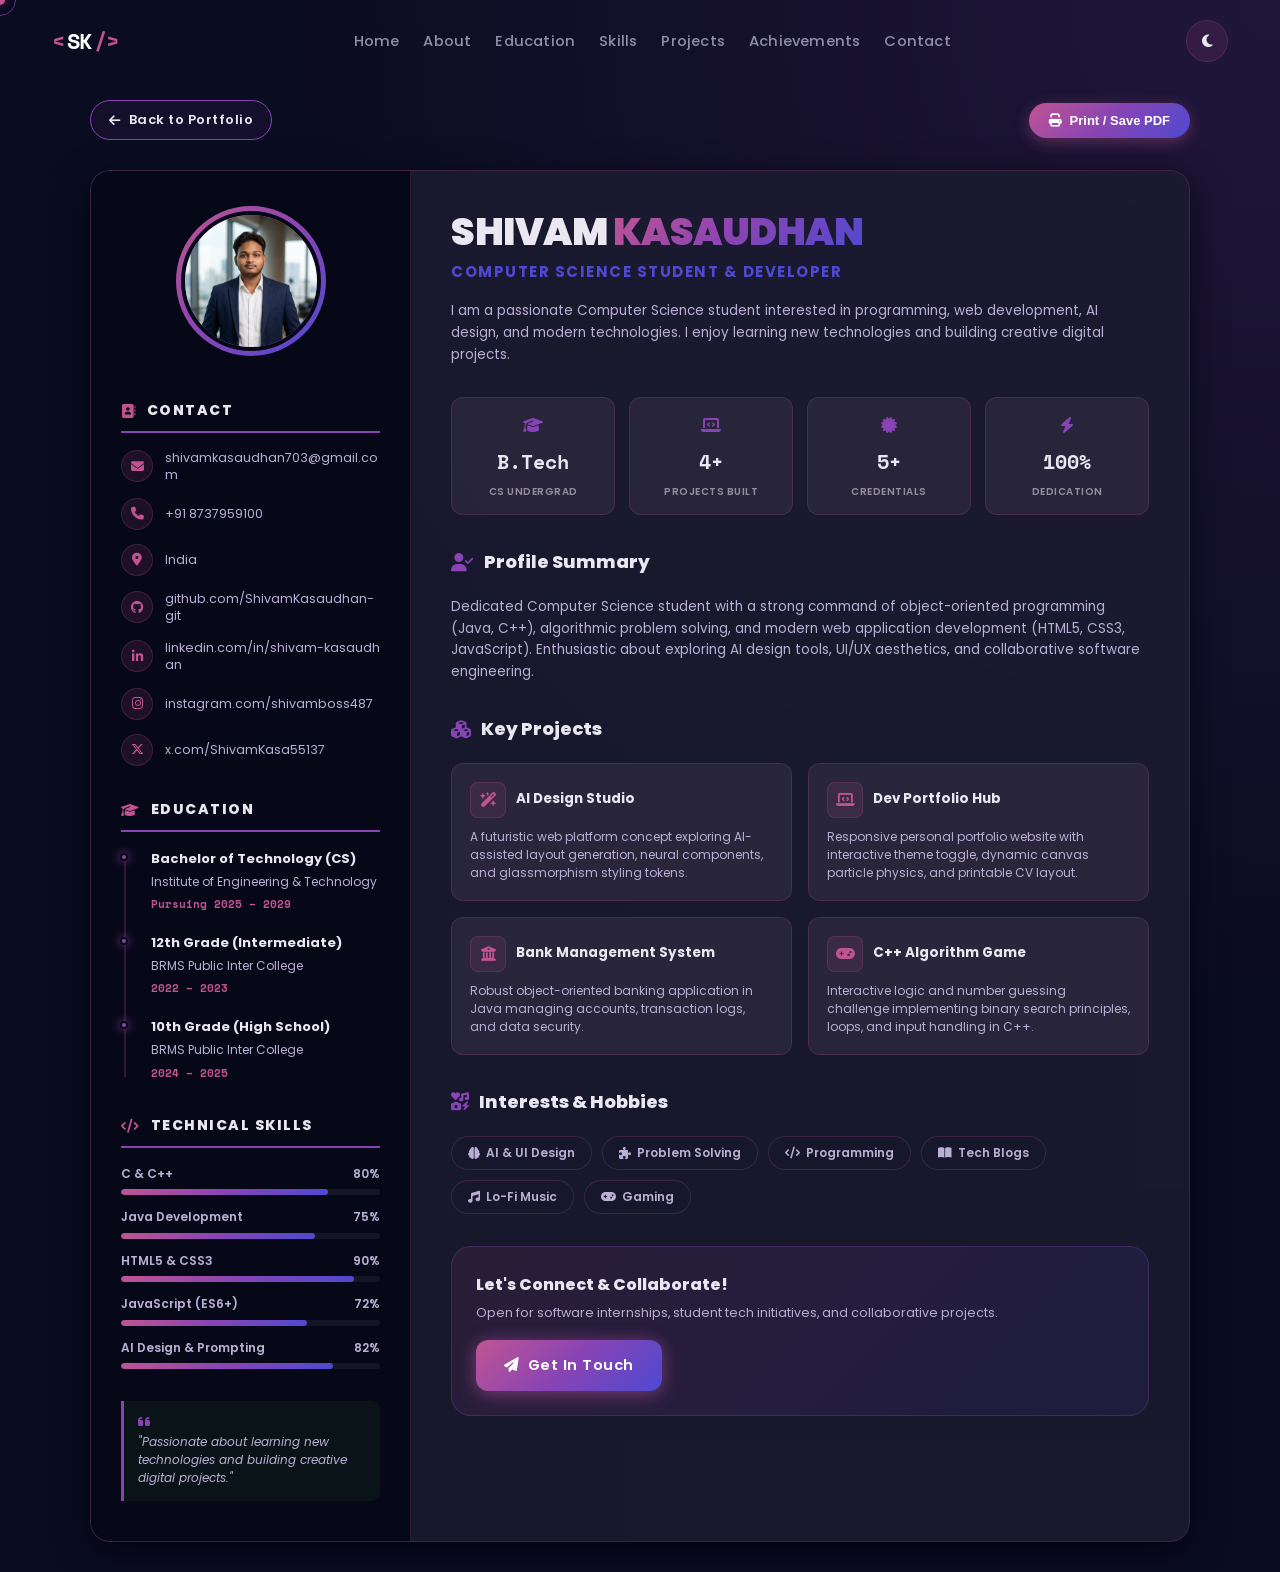
==== commit 4e58386d: "Update cv.html" ====
--- a/cv.html
+++ b/cv.html
@@ -877,17 +877,17 @@
           <div class="edu-node">
             <div class="edu-title">Bachelor of Technology (CS)</div>
             <div class="edu-inst">Institute of Engineering &amp; Technology</div>
-            <div class="edu-year">2023 – Present</div>
+            <div class="edu-year"> Pursuing 2025 – 2029</div>
           </div>
           <div class="edu-node">
             <div class="edu-title">12th Grade (Intermediate)</div>
             <div class="edu-inst">BRMS Public Inter College</div>
-            <div class="edu-year">2021 – 2023</div>
+            <div class="edu-year">2022 – 2023</div>
           </div>
           <div class="edu-node">
             <div class="edu-title">10th Grade (High School)</div>
             <div class="edu-inst">BRMS Public Inter College</div>
-            <div class="edu-year">2020 – 2021</div>
+            <div class="edu-year">2024 – 2025</div>
           </div>
         </div>
       </div>
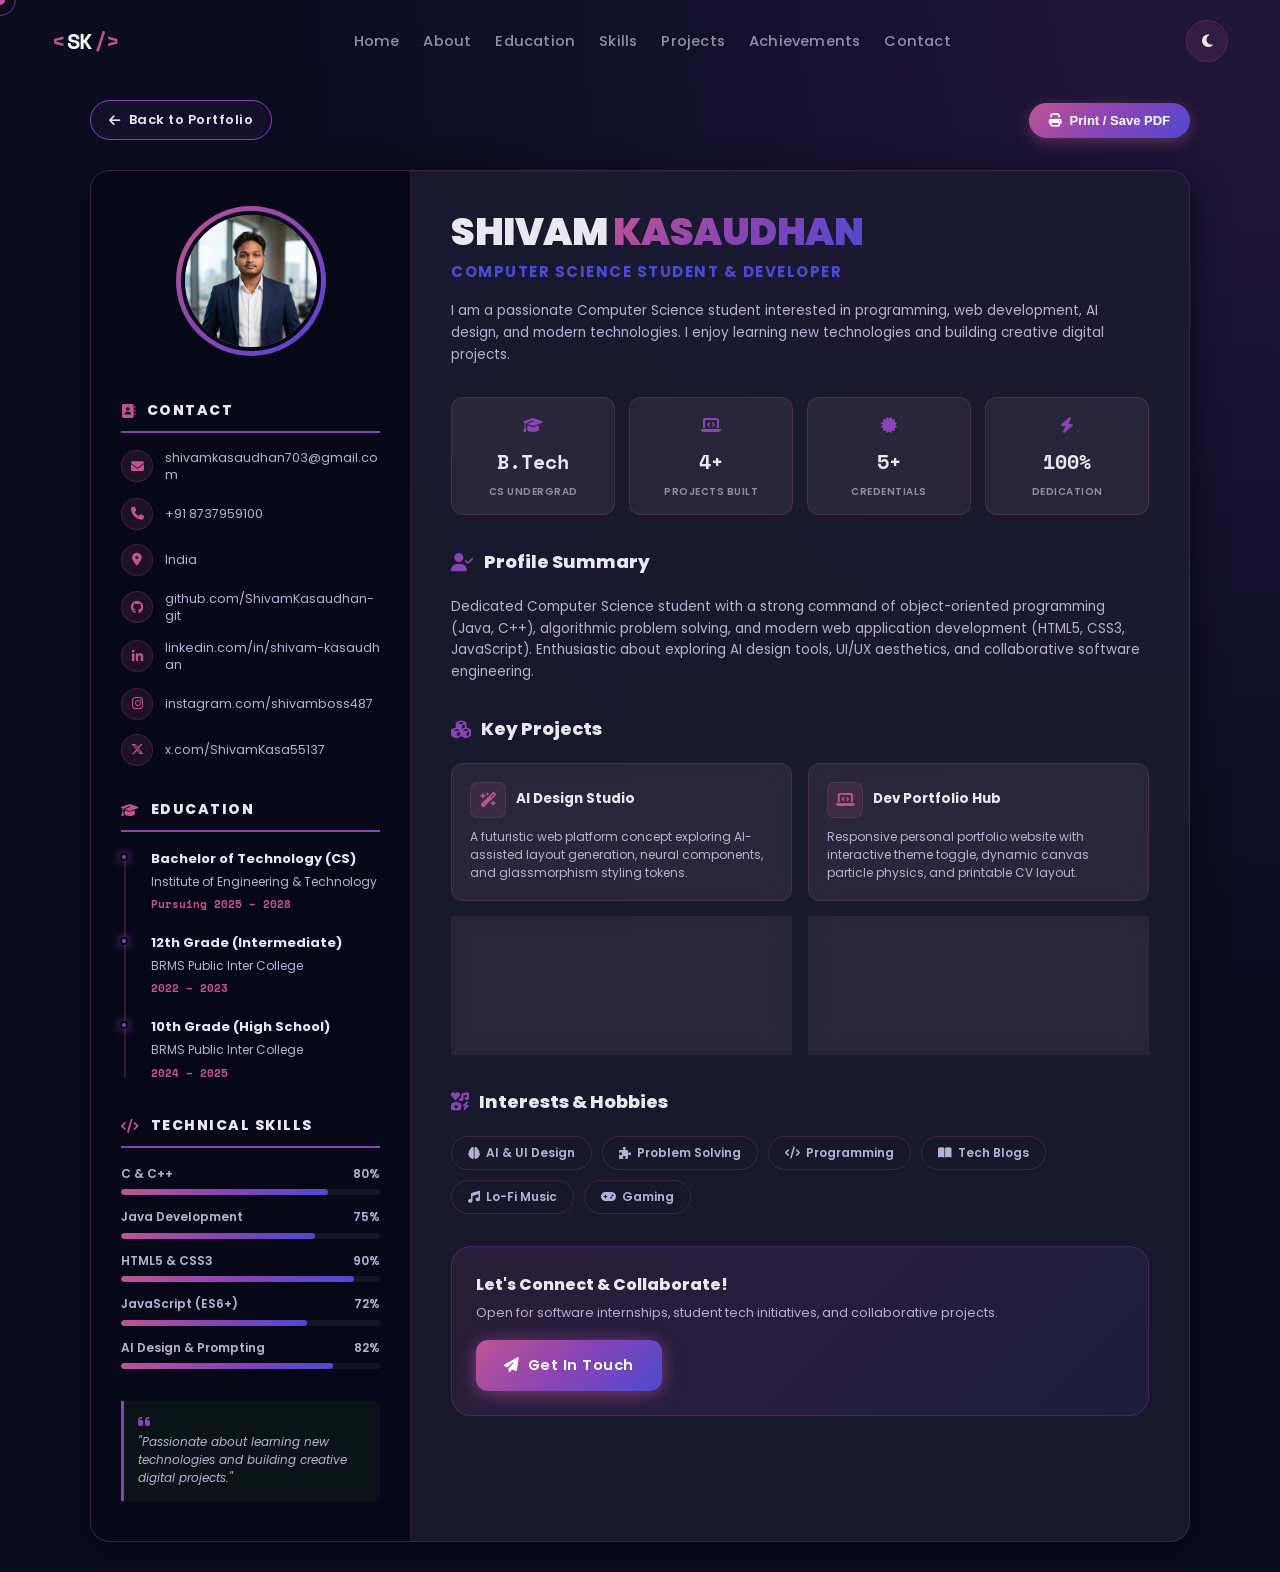
==== commit 5712e5ae: "commit" ====
--- a/cv.html
+++ b/cv.html
@@ -877,7 +877,7 @@
           <div class="edu-node">
             <div class="edu-title">Bachelor of Technology (CS)</div>
             <div class="edu-inst">Institute of Engineering &amp; Technology</div>
-            <div class="edu-year"> Pursuing 2025 – 2029</div>
+            <div class="edu-year"> Pursuing 2025 – 2028</div>
           </div>
           <div class="edu-node">
             <div class="edu-title">12th Grade (Intermediate)</div>
